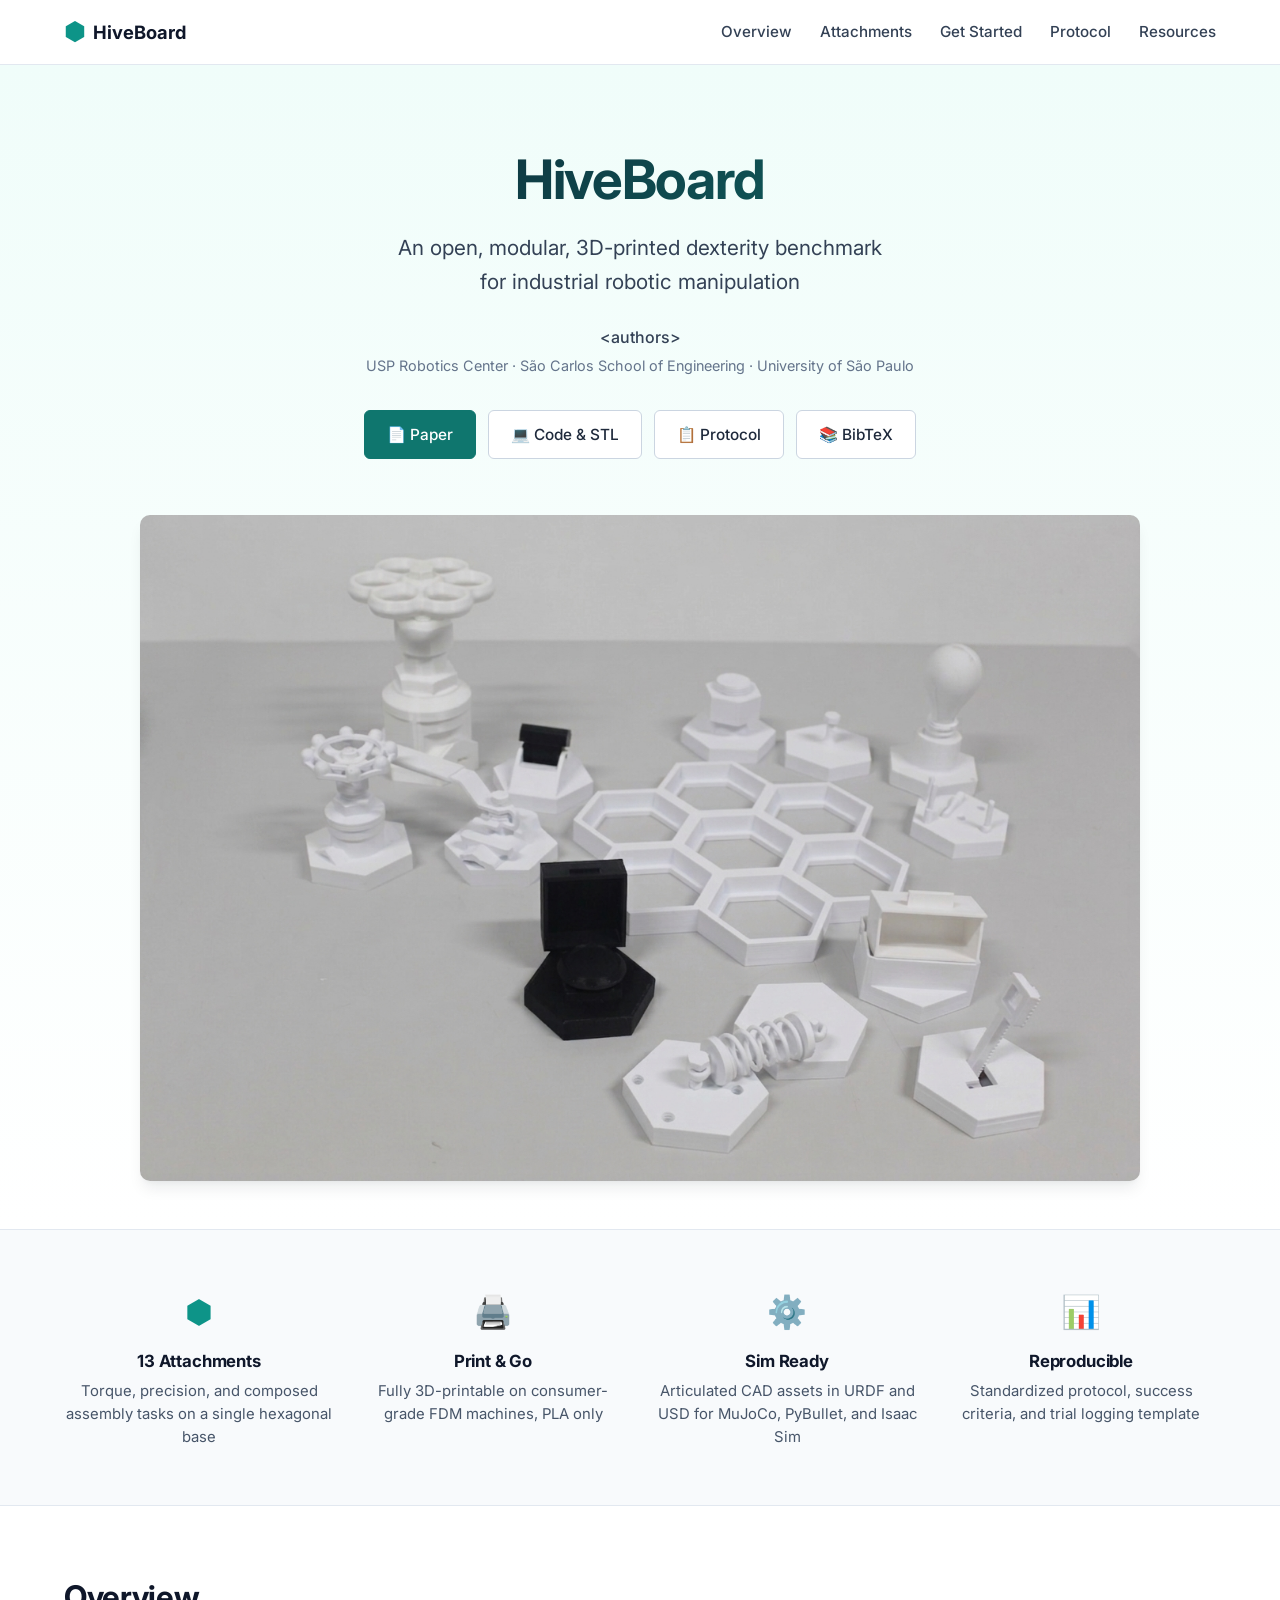
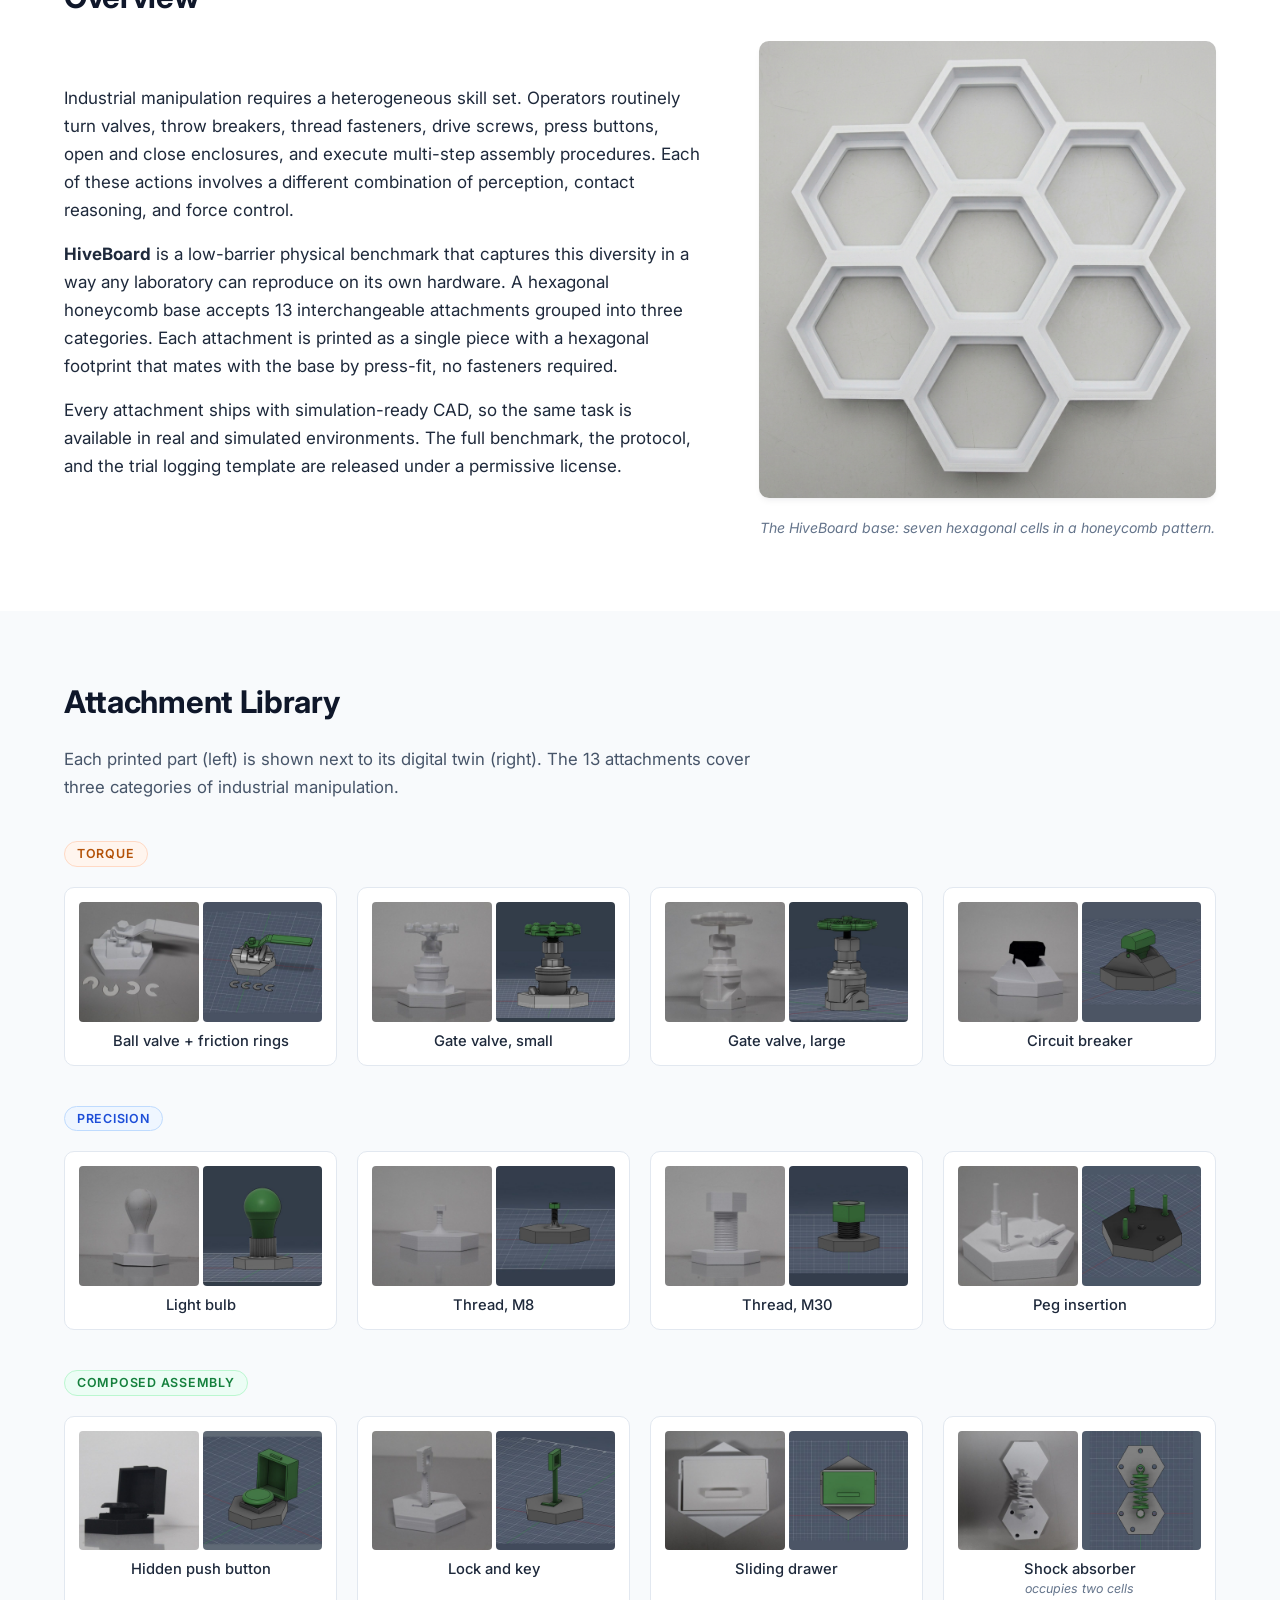
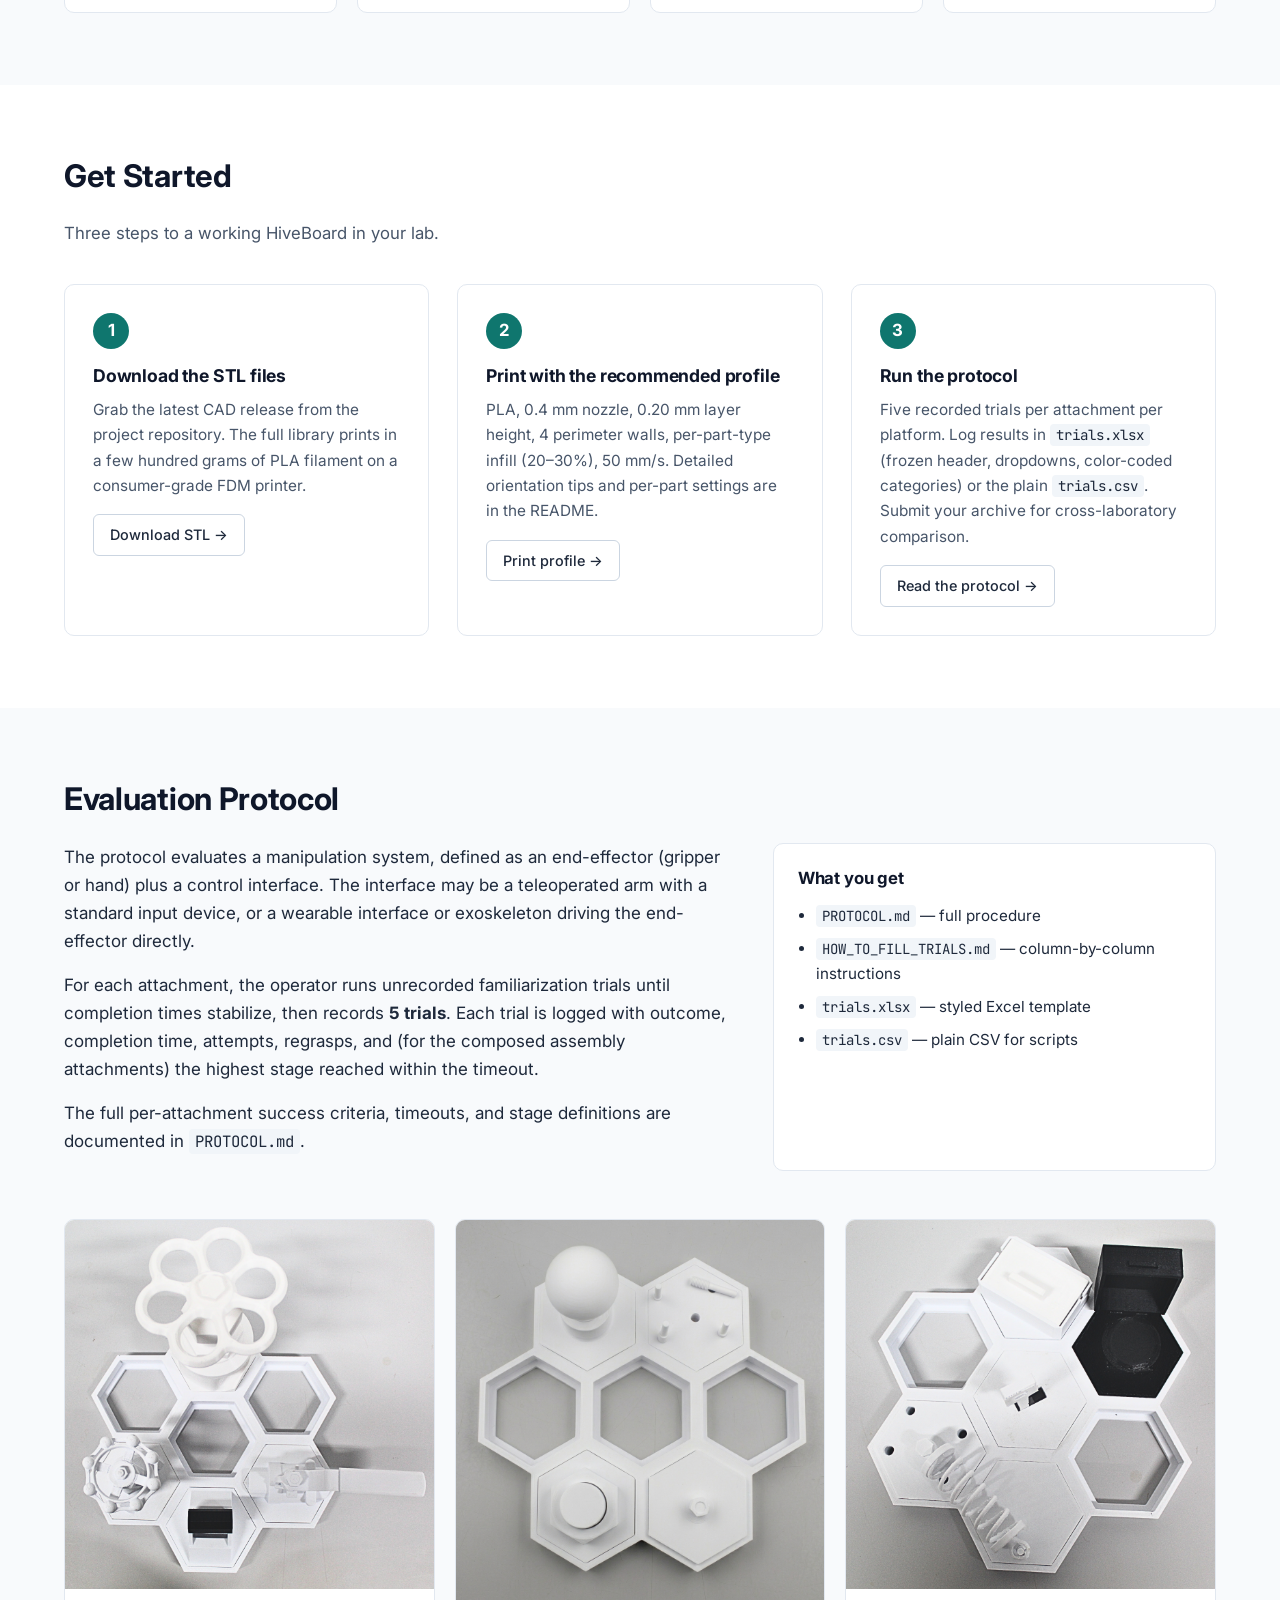
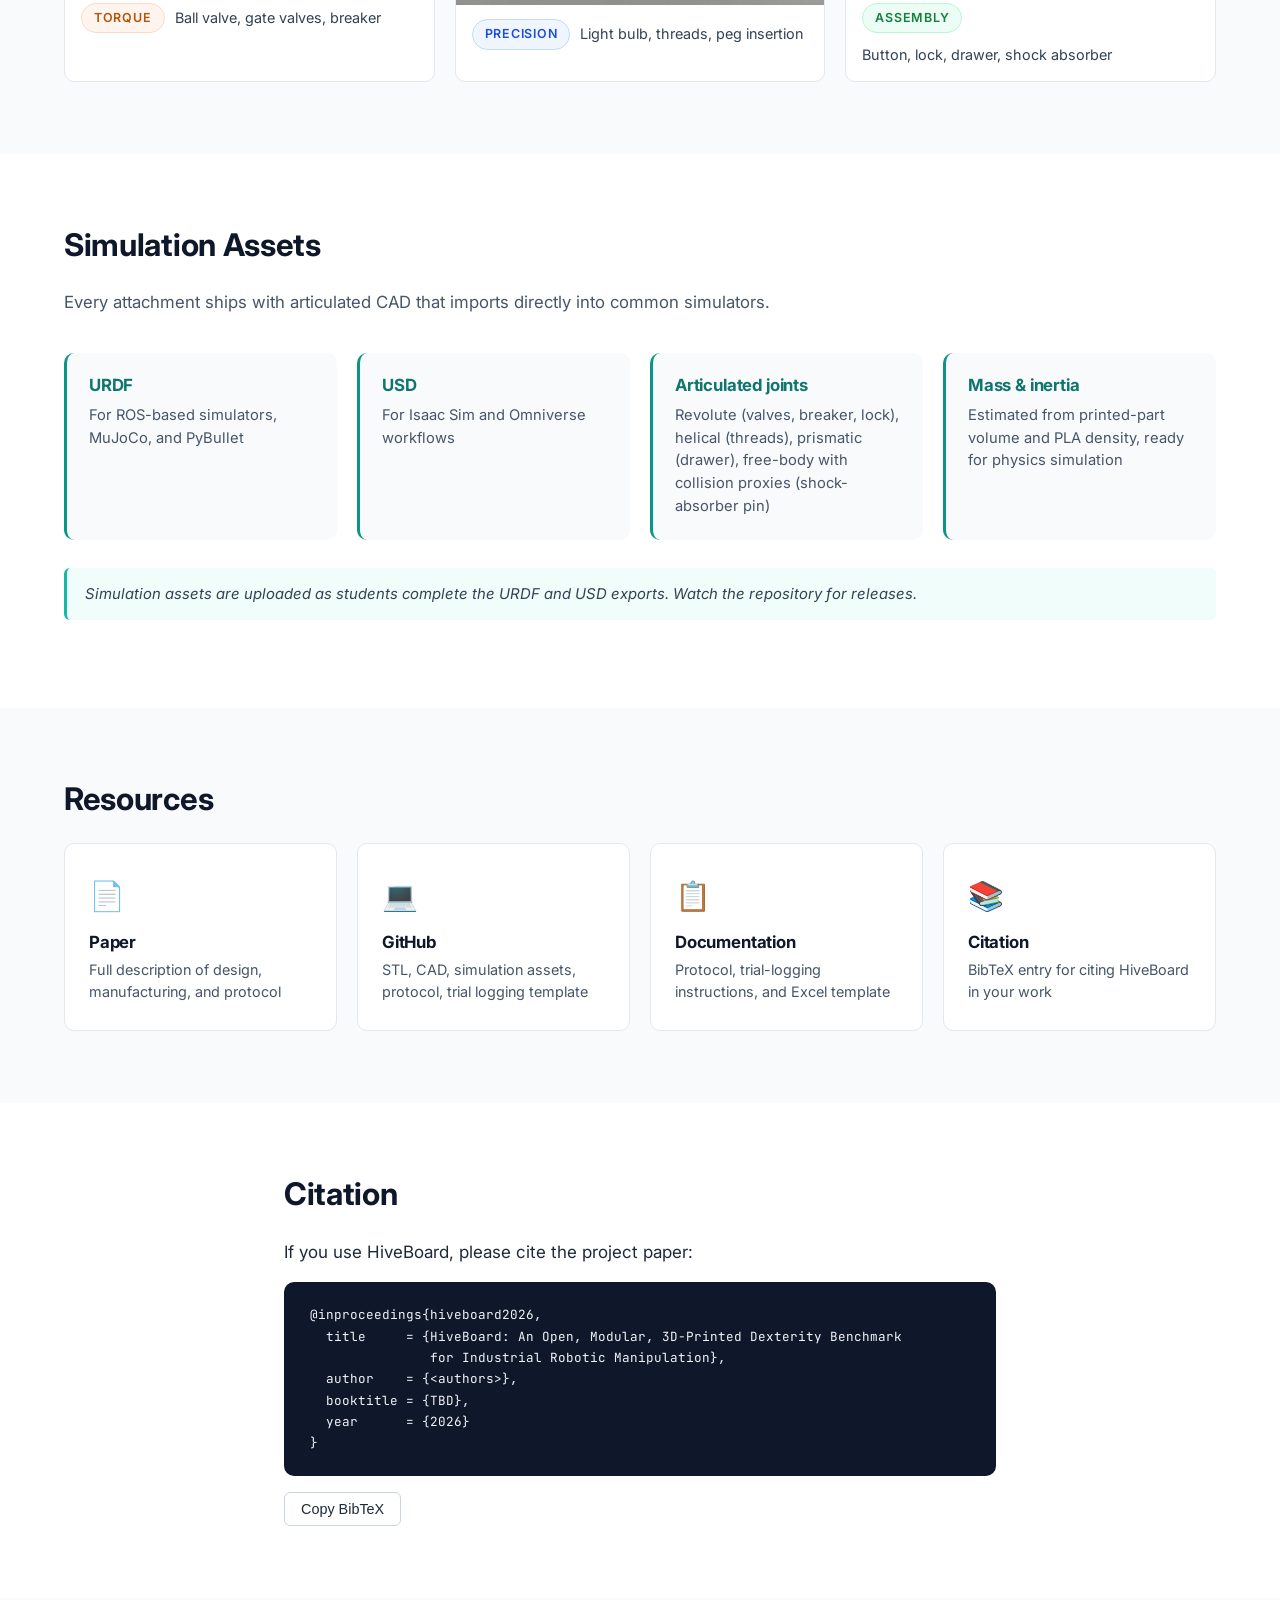
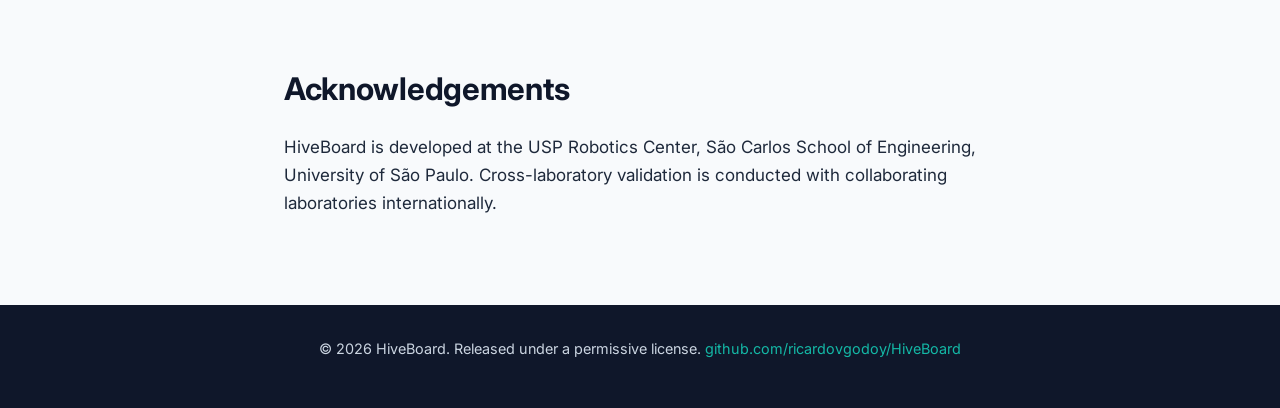
==== index.html @ 880e7653 "Replace category images with new assets" ====
<!DOCTYPE html>
<html lang="en">
<head>
<meta charset="UTF-8" />
<meta name="viewport" content="width=device-width, initial-scale=1.0" />
<title>HiveBoard: An Open, Modular, 3D-Printed Dexterity Benchmark for Industrial Robotic Manipulation</title>
<meta name="description" content="HiveBoard is an open, modular, fully 3D-printed dexterity benchmark for industrial robotic manipulation. A hexagonal honeycomb base accepts 13 interchangeable attachments covering torque, precision, and composed assembly tasks." />
<meta property="og:title" content="HiveBoard: A 3D-Printed Dexterity Benchmark for Industrial Robotic Manipulation" />
<meta property="og:description" content="Open, modular, fully 3D-printable dexterity benchmark with 13 attachments across torque, precision, and composed assembly tasks." />
<meta property="og:image" content="https://ricardovgodoy.github.io/hiveboard-web/assets/hero-clean.png" />
<meta property="og:type" content="website" />
<meta name="twitter:card" content="summary_large_image" />
<link rel="preconnect" href="https://fonts.googleapis.com">
<link rel="preconnect" href="https://fonts.gstatic.com" crossorigin>
<link href="https://fonts.googleapis.com/css2?family=Inter:wght@400;500;600;700&family=JetBrains+Mono:wght@400;500&display=swap" rel="stylesheet">
<link rel="stylesheet" href="style.css" />
</head>
<body>

<header class="site-header">
  <div class="container header-inner">
    <a href="#" class="logo">
      <span class="logo-mark">⬢</span><span class="logo-text">HiveBoard</span>
    </a>
    <nav class="site-nav">
      <a href="#overview">Overview</a>
      <a href="#attachments">Attachments</a>
      <a href="#getstarted">Get Started</a>
      <a href="#protocol">Protocol</a>
      <a href="#resources">Resources</a>
    </nav>
  </div>
</header>

<!-- HERO -->
<section class="hero">
  <div class="container">
    <h1>HiveBoard</h1>
    <p class="tagline">An open, modular, 3D-printed dexterity benchmark<br />for industrial robotic manipulation</p>
    <p class="authors">&lt;authors&gt;</p>
    <p class="affiliations">USP Robotics Center · São Carlos School of Engineering · University of São Paulo</p>
    <div class="cta-buttons">
      <a class="btn btn-primary" href="#" id="paper-link">📄 Paper</a>
      <a class="btn" href="https://github.com/ricardovgodoy/HiveBoard">💻 Code &amp; STL</a>
      <a class="btn" href="https://github.com/ricardovgodoy/HiveBoard/tree/main/Documentation">📋 Protocol</a>
      <a class="btn" href="#citation">📚 BibTeX</a>
    </div>
    <figure class="hero-figure">
      <img src="assets/hero-clean.png" alt="HiveBoard with the full attachment library laid out on a benchtop" />
    </figure>
  </div>
</section>

<!-- QUICK PITCH -->
<section class="pitch">
  <div class="container">
    <div class="pitch-grid">
      <div class="pitch-item">
        <div class="pitch-icon">⬢</div>
        <h3>13 Attachments</h3>
        <p>Torque, precision, and composed assembly tasks on a single hexagonal base</p>
      </div>
      <div class="pitch-item">
        <div class="pitch-icon">🖨️</div>
        <h3>Print &amp; Go</h3>
        <p>Fully 3D-printable on consumer-grade FDM machines, PLA only</p>
      </div>
      <div class="pitch-item">
        <div class="pitch-icon">⚙️</div>
        <h3>Sim Ready</h3>
        <p>Articulated CAD assets in URDF and USD for MuJoCo, PyBullet, and Isaac Sim</p>
      </div>
      <div class="pitch-item">
        <div class="pitch-icon">📊</div>
        <h3>Reproducible</h3>
        <p>Standardized protocol, success criteria, and trial logging template</p>
      </div>
    </div>
  </div>
</section>

<!-- OVERVIEW -->
<section id="overview" class="section">
  <div class="container">
    <h2>Overview</h2>
    <div class="overview-grid">
      <div class="overview-text">
        <p>
          Industrial manipulation requires a heterogeneous skill set. Operators routinely turn valves, throw breakers, thread fasteners, drive screws, press buttons, open and close enclosures, and execute multi-step assembly procedures. Each of these actions involves a different combination of perception, contact reasoning, and force control.
        </p>
        <p>
          <strong>HiveBoard</strong> is a low-barrier physical benchmark that captures this diversity in a way any laboratory can reproduce on its own hardware. A hexagonal honeycomb base accepts 13 interchangeable attachments grouped into three categories. Each attachment is printed as a single piece with a hexagonal footprint that mates with the base by press-fit, no fasteners required.
        </p>
        <p>
          Every attachment ships with simulation-ready CAD, so the same task is available in real and simulated environments. The full benchmark, the protocol, and the trial logging template are released under a permissive license.
        </p>
      </div>
      <figure class="overview-figure">
        <img src="assets/hive_empty-clean.png" alt="The HiveBoard base, a seven-cell hexagonal honeycomb" />
        <figcaption>The HiveBoard base: seven hexagonal cells in a honeycomb pattern.</figcaption>
      </figure>
    </div>
  </div>
</section>

<!-- ATTACHMENTS -->
<section id="attachments" class="section section-alt">
  <div class="container">
    <h2>Attachment Library</h2>
    <p class="section-lede">
      Each printed part (left) is shown next to its digital twin (right). The 13 attachments cover three categories of industrial manipulation.
    </p>

    <h3 class="cat-heading"><span class="cat-pill cat-torque">Torque</span></h3>
    <div class="twin-grid">
      <div class="twin">
        <div class="twin-pair">
          <img src="assets/twins/ball_valve_photo.jpg" alt="Ball valve photo" />
          <img src="assets/twins/ball_valve_cad.jpg" alt="Ball valve CAD" />
        </div>
        <p class="twin-label">Ball valve + friction rings</p>
      </div>
      <div class="twin">
        <div class="twin-pair">
          <img src="assets/twins/gate_small_photo.jpg" alt="Small gate valve photo" />
          <img src="assets/twins/gate_small_cad.jpg" alt="Small gate valve CAD" />
        </div>
        <p class="twin-label">Gate valve, small</p>
      </div>
      <div class="twin">
        <div class="twin-pair">
          <img src="assets/twins/gate_large_photo.jpg" alt="Large gate valve photo" />
          <img src="assets/twins/gate_large_cad.jpg" alt="Large gate valve CAD" />
        </div>
        <p class="twin-label">Gate valve, large</p>
      </div>
      <div class="twin">
        <div class="twin-pair">
          <img src="assets/twins/breaker_photo.jpg" alt="Circuit breaker photo" />
          <img src="assets/twins/breaker_cad.jpg" alt="Circuit breaker CAD" />
        </div>
        <p class="twin-label">Circuit breaker</p>
      </div>
    </div>

    <h3 class="cat-heading"><span class="cat-pill cat-precision">Precision</span></h3>
    <div class="twin-grid">
      <div class="twin">
        <div class="twin-pair">
          <img src="assets/twins/lightbulb_photo.jpg" alt="Light bulb photo" />
          <img src="assets/twins/lightbulb_cad.jpg" alt="Light bulb CAD" />
        </div>
        <p class="twin-label">Light bulb</p>
      </div>
      <div class="twin">
        <div class="twin-pair">
          <img src="assets/twins/thread_m8_photo.jpg" alt="M8 thread photo" />
          <img src="assets/twins/thread_m8_cad.jpg" alt="M8 thread CAD" />
        </div>
        <p class="twin-label">Thread, M8</p>
      </div>
      <div class="twin">
        <div class="twin-pair">
          <img src="assets/twins/thread_m30_photo.jpg" alt="M30 thread photo" />
          <img src="assets/twins/thread_m30_cad.jpg" alt="M30 thread CAD" />
        </div>
        <p class="twin-label">Thread, M30</p>
      </div>
      <div class="twin">
        <div class="twin-pair">
          <img src="assets/twins/pegs_photo.jpg" alt="Peg insertion photo" />
          <img src="assets/twins/pegs_cad.jpg" alt="Peg insertion CAD" />
        </div>
        <p class="twin-label">Peg insertion</p>
      </div>
    </div>

    <h3 class="cat-heading"><span class="cat-pill cat-assembly">Composed Assembly</span></h3>
    <div class="twin-grid">
      <div class="twin">
        <div class="twin-pair">
          <img src="assets/twins/button_photo.jpg" alt="Button photo" />
          <img src="assets/twins/button_cad.jpg" alt="Button CAD" />
        </div>
        <p class="twin-label">Hidden push button</p>
      </div>
      <div class="twin">
        <div class="twin-pair">
          <img src="assets/twins/lock_photo.jpg" alt="Lock and key photo" />
          <img src="assets/twins/lock_cad.jpg" alt="Lock and key CAD" />
        </div>
        <p class="twin-label">Lock and key</p>
      </div>
      <div class="twin">
        <div class="twin-pair">
          <img src="assets/twins/drawer_photo.jpg" alt="Drawer photo" />
          <img src="assets/twins/drawer_cad.jpg" alt="Drawer CAD" />
        </div>
        <p class="twin-label">Sliding drawer</p>
      </div>
      <div class="twin">
        <div class="twin-pair">
          <img src="assets/twins/damper_photo.jpg" alt="Shock absorber photo" />
          <img src="assets/twins/damper_cad.jpg" alt="Shock absorber CAD" />
        </div>
        <p class="twin-label">Shock absorber<br /><span class="twin-note">occupies two cells</span></p>
      </div>
    </div>
  </div>
</section>

<!-- GET STARTED -->
<section id="getstarted" class="section">
  <div class="container">
    <h2>Get Started</h2>
    <p class="section-lede">Three steps to a working HiveBoard in your lab.</p>
    <div class="steps">
      <div class="step">
        <div class="step-num">1</div>
        <h3>Download the STL files</h3>
        <p>Grab the latest CAD release from the project repository. The full library prints in a few hundred grams of PLA filament on a consumer-grade FDM printer.</p>
        <a class="btn btn-small" href="https://github.com/ricardovgodoy/HiveBoard/tree/main/STL">Download STL →</a>
      </div>
      <div class="step">
        <div class="step-num">2</div>
        <h3>Print with the recommended profile</h3>
        <p>PLA, 0.4&nbsp;mm nozzle, 0.20&nbsp;mm layer height, 4 perimeter walls, per-part-type infill (20–30%), 50&nbsp;mm/s. Detailed orientation tips and per-part settings are in the README.</p>
        <a class="btn btn-small" href="https://github.com/ricardovgodoy/HiveBoard#recommended-3d-printing-settings">Print profile →</a>
      </div>
      <div class="step">
        <div class="step-num">3</div>
        <h3>Run the protocol</h3>
        <p>Five recorded trials per attachment per platform. Log results in <code>trials.xlsx</code> (frozen header, dropdowns, color-coded categories) or the plain <code>trials.csv</code>. Submit your archive for cross-laboratory comparison.</p>
        <a class="btn btn-small" href="#protocol">Read the protocol →</a>
      </div>
    </div>
  </div>
</section>

<!-- PROTOCOL -->
<section id="protocol" class="section section-alt">
  <div class="container">
    <h2>Evaluation Protocol</h2>
    <div class="protocol-grid">
      <div class="protocol-text">
        <p>The protocol evaluates a manipulation system, defined as an end-effector (gripper or hand) plus a control interface. The interface may be a teleoperated arm with a standard input device, or a wearable interface or exoskeleton driving the end-effector directly.</p>
        <p>For each attachment, the operator runs unrecorded familiarization trials until completion times stabilize, then records <strong>5 trials</strong>. Each trial is logged with outcome, completion time, attempts, regrasps, and (for the composed assembly attachments) the highest stage reached within the timeout.</p>
        <p>The full per-attachment success criteria, timeouts, and stage definitions are documented in <code>PROTOCOL.md</code>.</p>
      </div>
      <div class="protocol-side">
        <h3>What you get</h3>
        <ul>
          <li><a href="https://github.com/ricardovgodoy/HiveBoard/blob/main/Documentation/PROTOCOL.md"><code>PROTOCOL.md</code></a> &mdash; full procedure</li>
          <li><a href="https://github.com/ricardovgodoy/HiveBoard/blob/main/Documentation/HOW_TO_FILL_TRIALS.md"><code>HOW_TO_FILL_TRIALS.md</code></a> &mdash; column-by-column instructions</li>
          <li><a href="https://github.com/ricardovgodoy/HiveBoard/blob/main/Documentation/trials.xlsx"><code>trials.xlsx</code></a> &mdash; styled Excel template</li>
          <li><a href="https://github.com/ricardovgodoy/HiveBoard/blob/main/Documentation/trials.csv"><code>trials.csv</code></a> &mdash; plain CSV for scripts</li>
        </ul>
      </div>
    </div>

    <div class="categories-overview">
      <figure>
        <img src="assets/categories/POWER-BASED-TASKS.png" alt="Torque category attachments" />
        <figcaption><span class="cat-pill cat-torque">Torque</span> Ball valve, gate valves, breaker</figcaption>
      </figure>
      <figure>
        <img src="assets/categories/precision-based-clean.png" alt="Precision category attachments" />
        <figcaption><span class="cat-pill cat-precision">Precision</span> Light bulb, threads, peg insertion</figcaption>
      </figure>
      <figure>
        <img src="assets/categories/COMPOSED_ASSEMBLY.png" alt="Assembly category attachments" />
        <figcaption><span class="cat-pill cat-assembly">Assembly</span> Button, lock, drawer, shock absorber</figcaption>
      </figure>
    </div>
  </div>
</section>

<!-- SIMULATION -->
<section id="simulation" class="section">
  <div class="container">
    <h2>Simulation Assets</h2>
    <p class="section-lede">Every attachment ships with articulated CAD that imports directly into common simulators.</p>
    <div class="sim-grid">
      <div class="sim-item">
        <h3>URDF</h3>
        <p>For ROS-based simulators, MuJoCo, and PyBullet</p>
      </div>
      <div class="sim-item">
        <h3>USD</h3>
        <p>For Isaac Sim and Omniverse workflows</p>
      </div>
      <div class="sim-item">
        <h3>Articulated joints</h3>
        <p>Revolute (valves, breaker, lock), helical (threads), prismatic (drawer), free-body with collision proxies (shock-absorber pin)</p>
      </div>
      <div class="sim-item">
        <h3>Mass &amp; inertia</h3>
        <p>Estimated from printed-part volume and PLA density, ready for physics simulation</p>
      </div>
    </div>
    <p class="sim-note"><em>Simulation assets are uploaded as students complete the URDF and USD exports. Watch the repository for releases.</em></p>
  </div>
</section>

<!-- RESOURCES -->
<section id="resources" class="section section-alt">
  <div class="container">
    <h2>Resources</h2>
    <div class="resource-grid">
      <a class="resource-card" href="#" id="paper-card">
        <div class="resource-icon">📄</div>
        <h3>Paper</h3>
        <p>Full description of design, manufacturing, and protocol</p>
      </a>
      <a class="resource-card" href="https://github.com/ricardovgodoy/HiveBoard">
        <div class="resource-icon">💻</div>
        <h3>GitHub</h3>
        <p>STL, CAD, simulation assets, protocol, trial logging template</p>
      </a>
      <a class="resource-card" href="https://github.com/ricardovgodoy/HiveBoard/tree/main/Documentation">
        <div class="resource-icon">📋</div>
        <h3>Documentation</h3>
        <p>Protocol, trial-logging instructions, and Excel template</p>
      </a>
      <a class="resource-card" href="#citation">
        <div class="resource-icon">📚</div>
        <h3>Citation</h3>
        <p>BibTeX entry for citing HiveBoard in your work</p>
      </a>
    </div>
  </div>
</section>

<!-- CITATION -->
<section id="citation" class="section">
  <div class="container narrow">
    <h2>Citation</h2>
    <p>If you use HiveBoard, please cite the project paper:</p>
    <pre class="bibtex"><code>@inproceedings{hiveboard2026,
  title     = {HiveBoard: An Open, Modular, 3D-Printed Dexterity Benchmark
               for Industrial Robotic Manipulation},
  author    = {&lt;authors&gt;},
  booktitle = {TBD},
  year      = {2026}
}</code></pre>
    <button class="btn btn-small" id="copy-bibtex">Copy BibTeX</button>
  </div>
</section>

<!-- ACKNOWLEDGEMENTS -->
<section class="section section-alt">
  <div class="container narrow">
    <h2>Acknowledgements</h2>
    <p>HiveBoard is developed at the USP Robotics Center, São Carlos School of Engineering, University of São Paulo. Cross-laboratory validation is conducted with collaborating laboratories internationally.</p>
  </div>
</section>

<footer class="site-footer">
  <div class="container">
    <p>© 2026 HiveBoard. Released under a permissive license. <a href="https://github.com/ricardovgodoy/HiveBoard">github.com/ricardovgodoy/HiveBoard</a></p>
  </div>
</footer>

<script src="script.js"></script>
</body>
</html>
---- style.css ----
/* ==========================================================
   HiveBoard project page
   Light theme, teal accent
   ========================================================== */

:root {
  --teal-700: #0f766e;
  --teal-600: #0d9488;
  --teal-500: #14b8a6;
  --teal-50:  #f0fdfa;
  --slate-900: #0f172a;
  --slate-800: #1e293b;
  --slate-700: #334155;
  --slate-600: #475569;
  --slate-500: #64748b;
  --slate-400: #94a3b8;
  --slate-300: #cbd5e1;
  --slate-200: #e2e8f0;
  --slate-100: #f1f5f9;
  --slate-50:  #f8fafc;
  --white:     #ffffff;
  --peach-50:  #fff5ee;
  --peach-200: #ffd9c4;
  --peach-700: #b45309;
  --blue-50:   #eff6ff;
  --blue-200:  #bfdbfe;
  --blue-700:  #1d4ed8;
  --green-50:  #ecfdf5;
  --green-200: #bbf7d0;
  --green-700: #15803d;

  --max-w: 1200px;
  --max-w-narrow: 760px;
  --radius: 10px;
  --radius-sm: 6px;
  --shadow-sm: 0 1px 2px rgba(15, 23, 42, 0.04), 0 1px 3px rgba(15, 23, 42, 0.06);
  --shadow:    0 4px 6px -1px rgba(15, 23, 42, 0.05), 0 2px 4px -2px rgba(15, 23, 42, 0.04);
  --shadow-lg: 0 10px 15px -3px rgba(15, 23, 42, 0.08), 0 4px 6px -4px rgba(15, 23, 42, 0.06);
}

* { box-sizing: border-box; }

html { scroll-behavior: smooth; }

body {
  margin: 0;
  font-family: 'Inter', -apple-system, BlinkMacSystemFont, sans-serif;
  font-size: 17px;
  line-height: 1.65;
  color: var(--slate-800);
  background: var(--white);
  -webkit-font-smoothing: antialiased;
}

.container {
  max-width: var(--max-w);
  margin: 0 auto;
  padding: 0 24px;
}

.container.narrow { max-width: var(--max-w-narrow); }

a { color: var(--teal-700); text-decoration: none; }
a:hover { color: var(--teal-600); text-decoration: underline; }

code {
  font-family: 'JetBrains Mono', monospace;
  font-size: 0.92em;
  background: var(--slate-100);
  padding: 2px 6px;
  border-radius: 4px;
  color: var(--slate-800);
}

h1, h2, h3 {
  color: var(--slate-900);
  line-height: 1.25;
  margin: 0 0 16px;
  font-weight: 700;
  letter-spacing: -0.01em;
}

h1 { font-size: clamp(2.2rem, 5vw, 3.4rem); letter-spacing: -0.025em; }
h2 { font-size: 1.95rem; margin-bottom: 24px; }
h3 { font-size: 1.2rem; }

p { margin: 0 0 16px; }

/* ==========================================================
   HEADER
   ========================================================== */

.site-header {
  position: sticky;
  top: 0;
  background: rgba(255, 255, 255, 0.92);
  backdrop-filter: saturate(180%) blur(8px);
  border-bottom: 1px solid var(--slate-200);
  z-index: 100;
}

.header-inner {
  display: flex;
  align-items: center;
  justify-content: space-between;
  height: 64px;
}

.logo {
  display: flex;
  align-items: center;
  gap: 8px;
  font-weight: 700;
  font-size: 1.15rem;
  color: var(--slate-900);
  text-decoration: none;
}

.logo-mark {
  color: var(--teal-600);
  font-size: 1.5rem;
}

.site-nav {
  display: flex;
  gap: 28px;
}

.site-nav a {
  color: var(--slate-700);
  font-weight: 500;
  font-size: 0.95rem;
  text-decoration: none;
}

.site-nav a:hover {
  color: var(--teal-700);
}

@media (max-width: 700px) {
  .site-nav { display: none; }
}

/* ==========================================================
   HERO
   ========================================================== */

.hero {
  padding: 80px 0 48px;
  text-align: center;
  background: linear-gradient(180deg, var(--teal-50) 0%, var(--white) 100%);
}

.hero h1 {
  background: linear-gradient(135deg, var(--slate-900) 0%, var(--teal-700) 100%);
  -webkit-background-clip: text;
  background-clip: text;
  -webkit-text-fill-color: transparent;
  margin-bottom: 18px;
}

.hero .tagline {
  font-size: clamp(1.05rem, 2vw, 1.3rem);
  color: var(--slate-700);
  margin-bottom: 24px;
}

.hero .authors {
  font-size: 1rem;
  color: var(--slate-700);
  margin-bottom: 4px;
  font-weight: 500;
}

.hero .affiliations {
  font-size: 0.9rem;
  color: var(--slate-500);
  margin-bottom: 32px;
}

.cta-buttons {
  display: flex;
  gap: 12px;
  justify-content: center;
  flex-wrap: wrap;
  margin-bottom: 56px;
}

.btn {
  display: inline-flex;
  align-items: center;
  gap: 8px;
  padding: 11px 22px;
  background: var(--white);
  color: var(--slate-800);
  border: 1px solid var(--slate-300);
  border-radius: var(--radius-sm);
  font-weight: 500;
  font-size: 0.96rem;
  text-decoration: none;
  transition: all 0.15s;
  cursor: pointer;
}

.btn:hover {
  border-color: var(--teal-600);
  color: var(--teal-700);
  text-decoration: none;
  transform: translateY(-1px);
  box-shadow: var(--shadow);
}

.btn-primary {
  background: var(--teal-700);
  color: var(--white);
  border-color: var(--teal-700);
}

.btn-primary:hover {
  background: var(--teal-600);
  border-color: var(--teal-600);
  color: var(--white);
}

.btn-small {
  padding: 8px 16px;
  font-size: 0.9rem;
}

.hero-figure {
  margin: 0 auto;
  max-width: 1000px;
}

.hero-figure img {
  width: 100%;
  height: auto;
  border-radius: var(--radius);
  box-shadow: var(--shadow-lg);
  display: block;
}

/* ==========================================================
   PITCH (4 features)
   ========================================================== */

.pitch {
  padding: 56px 0;
  background: var(--slate-50);
  border-top: 1px solid var(--slate-200);
  border-bottom: 1px solid var(--slate-200);
}

.pitch-grid {
  display: grid;
  grid-template-columns: repeat(4, 1fr);
  gap: 24px;
}

@media (max-width: 900px) {
  .pitch-grid { grid-template-columns: repeat(2, 1fr); }
}
@media (max-width: 480px) {
  .pitch-grid { grid-template-columns: 1fr; }
}

.pitch-item {
  text-align: center;
}

.pitch-icon {
  font-size: 2rem;
  margin-bottom: 12px;
  color: var(--teal-600);
}

.pitch-item h3 {
  margin-bottom: 8px;
  font-size: 1.05rem;
}

.pitch-item p {
  margin: 0;
  font-size: 0.93rem;
  color: var(--slate-600);
  line-height: 1.55;
}

/* ==========================================================
   GENERIC SECTIONS
   ========================================================== */

.section {
  padding: 72px 0;
}

.section-alt {
  background: var(--slate-50);
}

.section-lede {
  font-size: 1.05rem;
  color: var(--slate-600);
  margin-bottom: 36px;
  max-width: 720px;
}

/* ==========================================================
   OVERVIEW
   ========================================================== */

.overview-grid {
  display: grid;
  grid-template-columns: 1.4fr 1fr;
  gap: 56px;
  align-items: center;
}

@media (max-width: 800px) {
  .overview-grid { grid-template-columns: 1fr; }
}

.overview-figure {
  margin: 0;
  text-align: center;
}

.overview-figure img {
  width: 100%;
  height: auto;
  max-width: 460px;
  border-radius: var(--radius);
  box-shadow: var(--shadow);
}

.overview-figure figcaption {
  margin-top: 10px;
  font-size: 0.88rem;
  color: var(--slate-500);
  font-style: italic;
}

/* ==========================================================
   ATTACHMENT TWIN GRID
   ========================================================== */

.cat-heading {
  margin: 40px 0 20px;
  display: flex;
  align-items: center;
  gap: 12px;
  font-size: 1rem;
  color: var(--slate-700);
  text-transform: uppercase;
  letter-spacing: 0.05em;
  font-weight: 600;
}

.cat-pill {
  display: inline-block;
  padding: 4px 12px;
  border-radius: 999px;
  font-size: 0.78rem;
  font-weight: 600;
  text-transform: uppercase;
  letter-spacing: 0.06em;
}

.cat-torque {
  background: var(--peach-50);
  color: var(--peach-700);
  border: 1px solid var(--peach-200);
}

.cat-precision {
  background: var(--blue-50);
  color: var(--blue-700);
  border: 1px solid var(--blue-200);
}

.cat-assembly {
  background: var(--green-50);
  color: var(--green-700);
  border: 1px solid var(--green-200);
}

.twin-grid {
  display: grid;
  grid-template-columns: repeat(4, 1fr);
  gap: 20px;
}

@media (max-width: 900px) {
  .twin-grid { grid-template-columns: repeat(2, 1fr); }
}
@media (max-width: 480px) {
  .twin-grid { grid-template-columns: 1fr; }
}

.twin {
  background: var(--white);
  padding: 14px;
  border-radius: var(--radius);
  border: 1px solid var(--slate-200);
  transition: transform 0.15s, box-shadow 0.15s;
}

.twin:hover {
  transform: translateY(-2px);
  box-shadow: var(--shadow);
  border-color: var(--teal-500);
}

.twin-pair {
  display: grid;
  grid-template-columns: 1fr 1fr;
  gap: 4px;
  margin-bottom: 10px;
}

.twin-pair img {
  width: 100%;
  height: auto;
  aspect-ratio: 1 / 1;
  object-fit: cover;
  border-radius: 4px;
  display: block;
}

.twin-label {
  margin: 0;
  text-align: center;
  font-size: 0.92rem;
  font-weight: 500;
  color: var(--slate-800);
  line-height: 1.3;
}

.twin-note {
  font-size: 0.78rem;
  color: var(--slate-500);
  font-weight: 400;
  font-style: italic;
}

/* ==========================================================
   GET STARTED
   ========================================================== */

.steps {
  display: grid;
  grid-template-columns: repeat(3, 1fr);
  gap: 28px;
  margin-top: 16px;
}

@media (max-width: 800px) {
  .steps { grid-template-columns: 1fr; }
}

.step {
  background: var(--white);
  padding: 28px;
  border-radius: var(--radius);
  border: 1px solid var(--slate-200);
  position: relative;
}

.step-num {
  width: 36px;
  height: 36px;
  background: var(--teal-700);
  color: var(--white);
  border-radius: 50%;
  display: flex;
  align-items: center;
  justify-content: center;
  font-weight: 700;
  margin-bottom: 16px;
  font-size: 1.05rem;
}

.step h3 {
  margin-bottom: 10px;
  font-size: 1.1rem;
}

.step p {
  font-size: 0.96rem;
  color: var(--slate-600);
  margin-bottom: 16px;
}

/* ==========================================================
   PROTOCOL
   ========================================================== */

.protocol-grid {
  display: grid;
  grid-template-columns: 1.5fr 1fr;
  gap: 44px;
  margin-bottom: 48px;
}

@media (max-width: 800px) {
  .protocol-grid { grid-template-columns: 1fr; }
}

.protocol-side {
  background: var(--white);
  padding: 24px;
  border-radius: var(--radius);
  border: 1px solid var(--slate-200);
}

.protocol-side h3 {
  margin-bottom: 14px;
  font-size: 1.05rem;
}

.protocol-side ul {
  margin: 0;
  padding-left: 18px;
}

.protocol-side li {
  margin-bottom: 8px;
  font-size: 0.95rem;
}

.categories-overview {
  display: grid;
  grid-template-columns: repeat(3, 1fr);
  gap: 20px;
  margin-top: 20px;
}

@media (max-width: 800px) {
  .categories-overview { grid-template-columns: 1fr; }
}

.categories-overview figure {
  margin: 0;
  background: var(--white);
  border-radius: var(--radius);
  overflow: hidden;
  border: 1px solid var(--slate-200);
}

.categories-overview img {
  width: 100%;
  height: auto;
  display: block;
}

.categories-overview figcaption {
  padding: 14px 16px;
  font-size: 0.9rem;
  color: var(--slate-700);
  display: flex;
  align-items: center;
  gap: 10px;
  flex-wrap: wrap;
}

/* ==========================================================
   SIMULATION
   ========================================================== */

.sim-grid {
  display: grid;
  grid-template-columns: repeat(4, 1fr);
  gap: 20px;
}

@media (max-width: 900px) {
  .sim-grid { grid-template-columns: repeat(2, 1fr); }
}

.sim-item {
  padding: 22px;
  background: var(--slate-50);
  border-radius: var(--radius);
  border-left: 3px solid var(--teal-600);
}

.sim-item h3 {
  margin-bottom: 8px;
  color: var(--teal-700);
  font-size: 1.05rem;
}

.sim-item p {
  margin: 0;
  font-size: 0.92rem;
  color: var(--slate-600);
  line-height: 1.55;
}

.sim-note {
  margin-top: 28px;
  padding: 14px 18px;
  background: var(--teal-50);
  border-radius: var(--radius-sm);
  border-left: 3px solid var(--teal-500);
  color: var(--slate-700);
  font-size: 0.93rem;
}

/* ==========================================================
   RESOURCES
   ========================================================== */

.resource-grid {
  display: grid;
  grid-template-columns: repeat(4, 1fr);
  gap: 20px;
}

@media (max-width: 900px) {
  .resource-grid { grid-template-columns: repeat(2, 1fr); }
}
@media (max-width: 480px) {
  .resource-grid { grid-template-columns: 1fr; }
}

.resource-card {
  background: var(--white);
  padding: 28px 24px;
  border-radius: var(--radius);
  border: 1px solid var(--slate-200);
  text-decoration: none;
  color: inherit;
  display: block;
  transition: all 0.15s;
}

.resource-card:hover {
  border-color: var(--teal-600);
  transform: translateY(-2px);
  box-shadow: var(--shadow);
  text-decoration: none;
}

.resource-icon {
  font-size: 1.8rem;
  margin-bottom: 12px;
}

.resource-card h3 {
  margin-bottom: 6px;
  font-size: 1.05rem;
  color: var(--slate-900);
}

.resource-card p {
  margin: 0;
  font-size: 0.9rem;
  color: var(--slate-600);
  line-height: 1.5;
}

/* ==========================================================
   CITATION
   ========================================================== */

.bibtex {
  background: var(--slate-900);
  color: var(--slate-100);
  padding: 22px 26px;
  border-radius: var(--radius);
  overflow-x: auto;
  font-family: 'JetBrains Mono', monospace;
  font-size: 0.86rem;
  line-height: 1.55;
  margin-bottom: 16px;
}

.bibtex code {
  background: transparent;
  color: inherit;
  padding: 0;
}

/* ==========================================================
   FOOTER
   ========================================================== */

.site-footer {
  padding: 32px 0;
  background: var(--slate-900);
  color: var(--slate-300);
  text-align: center;
  font-size: 0.9rem;
}

.site-footer a {
  color: var(--teal-500);
}

.site-footer a:hover {
  color: var(--teal-50);
}
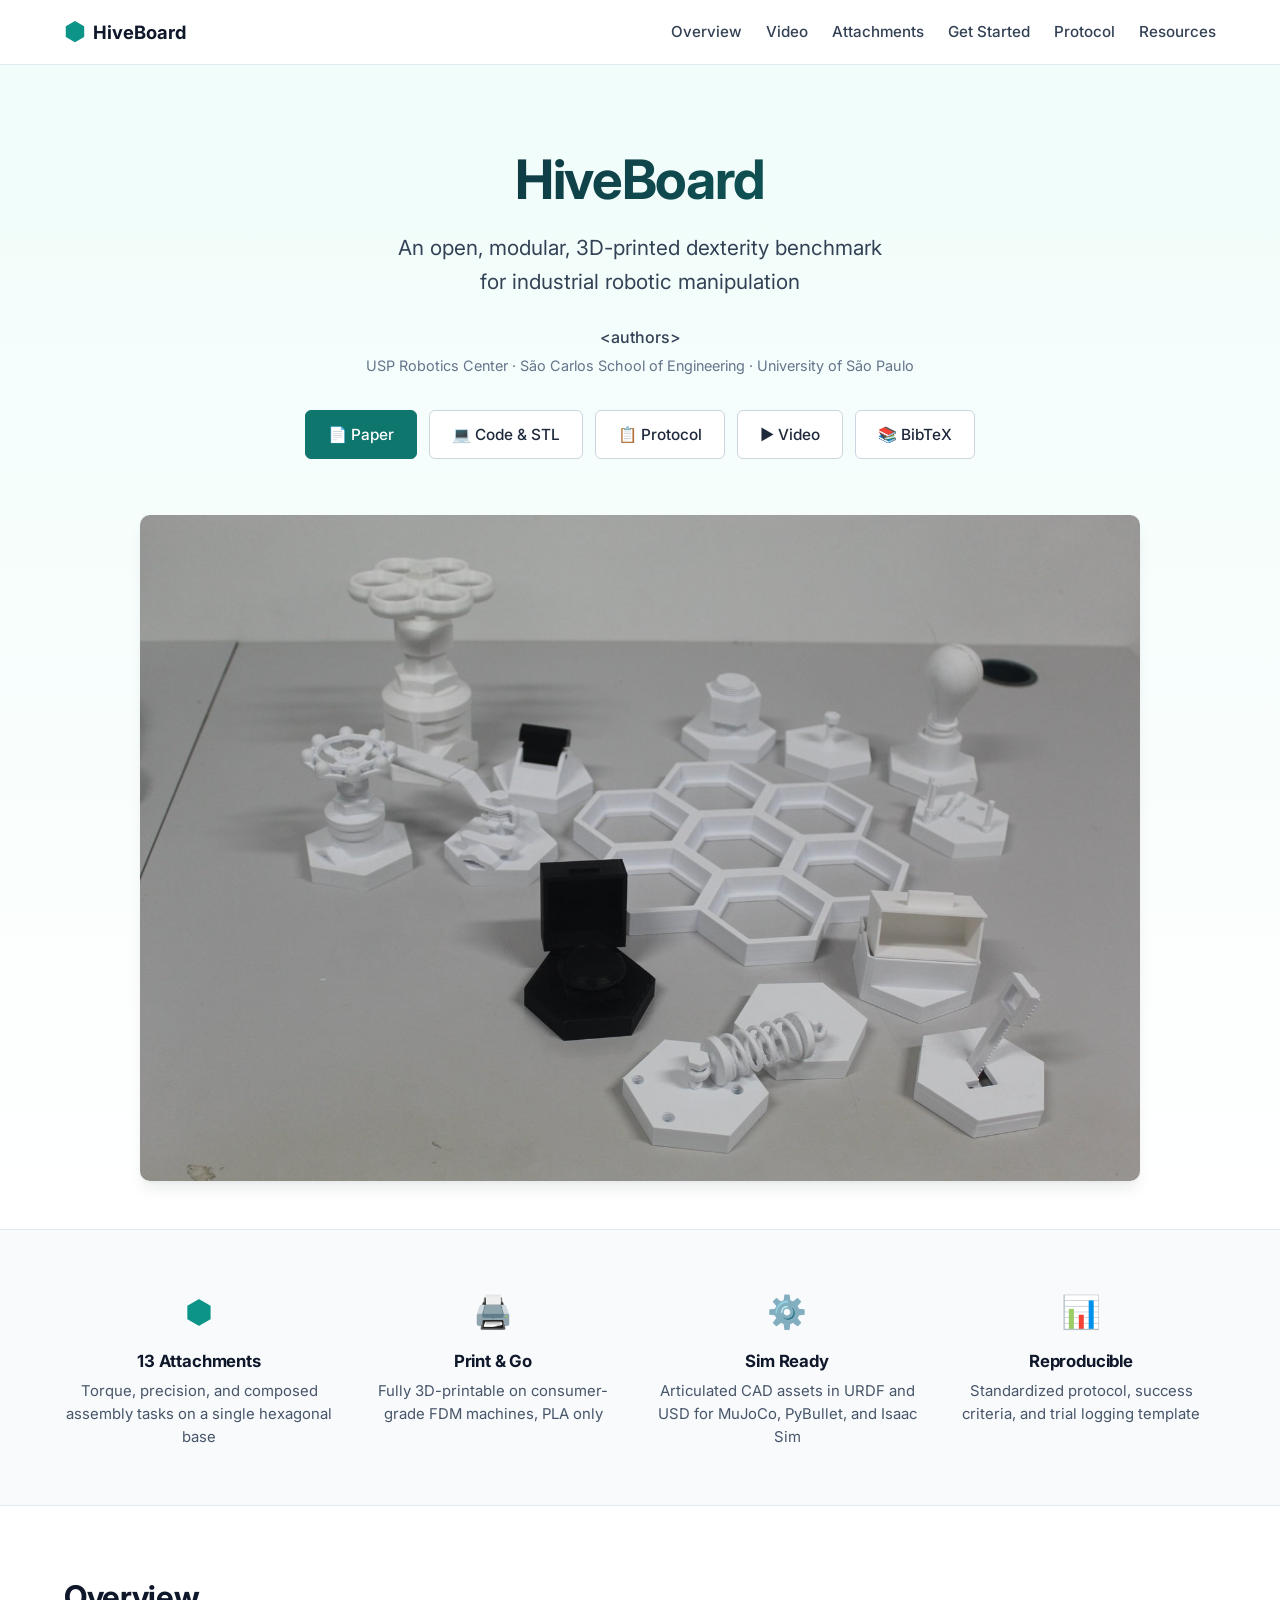
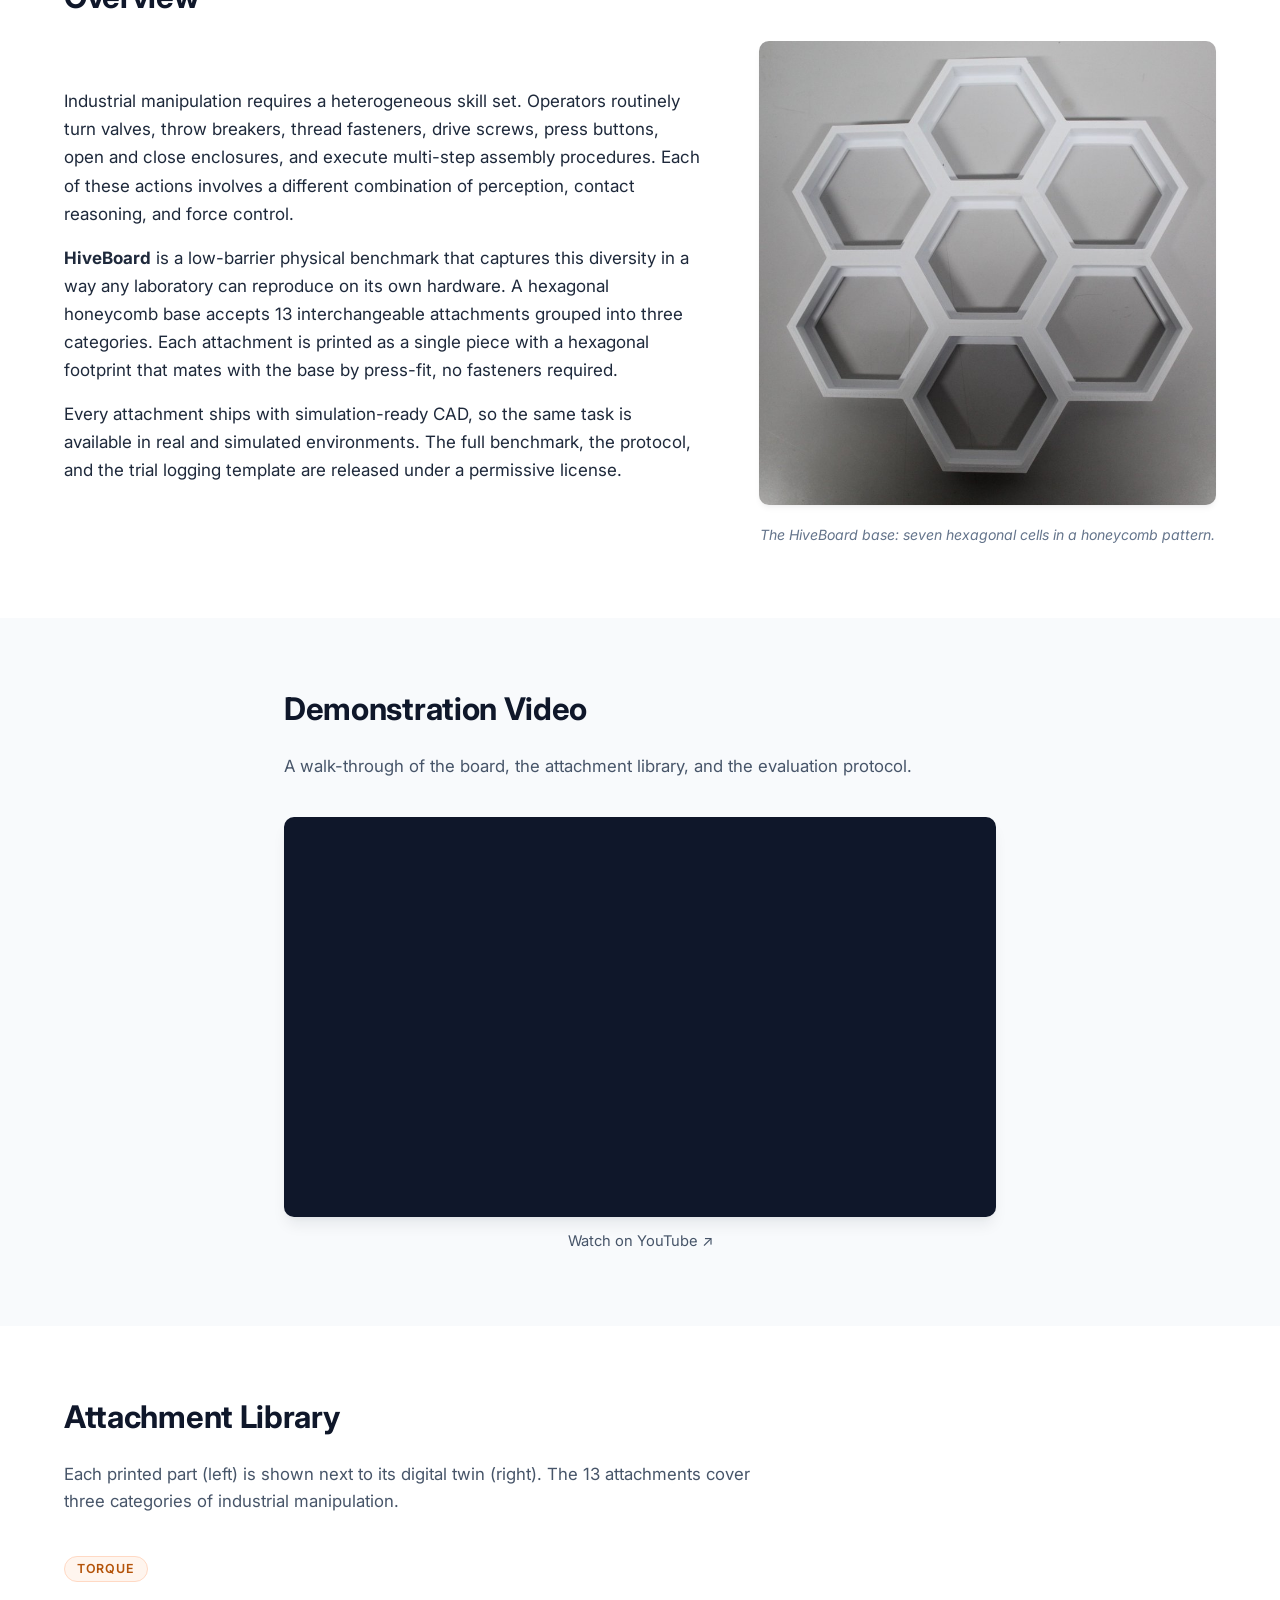
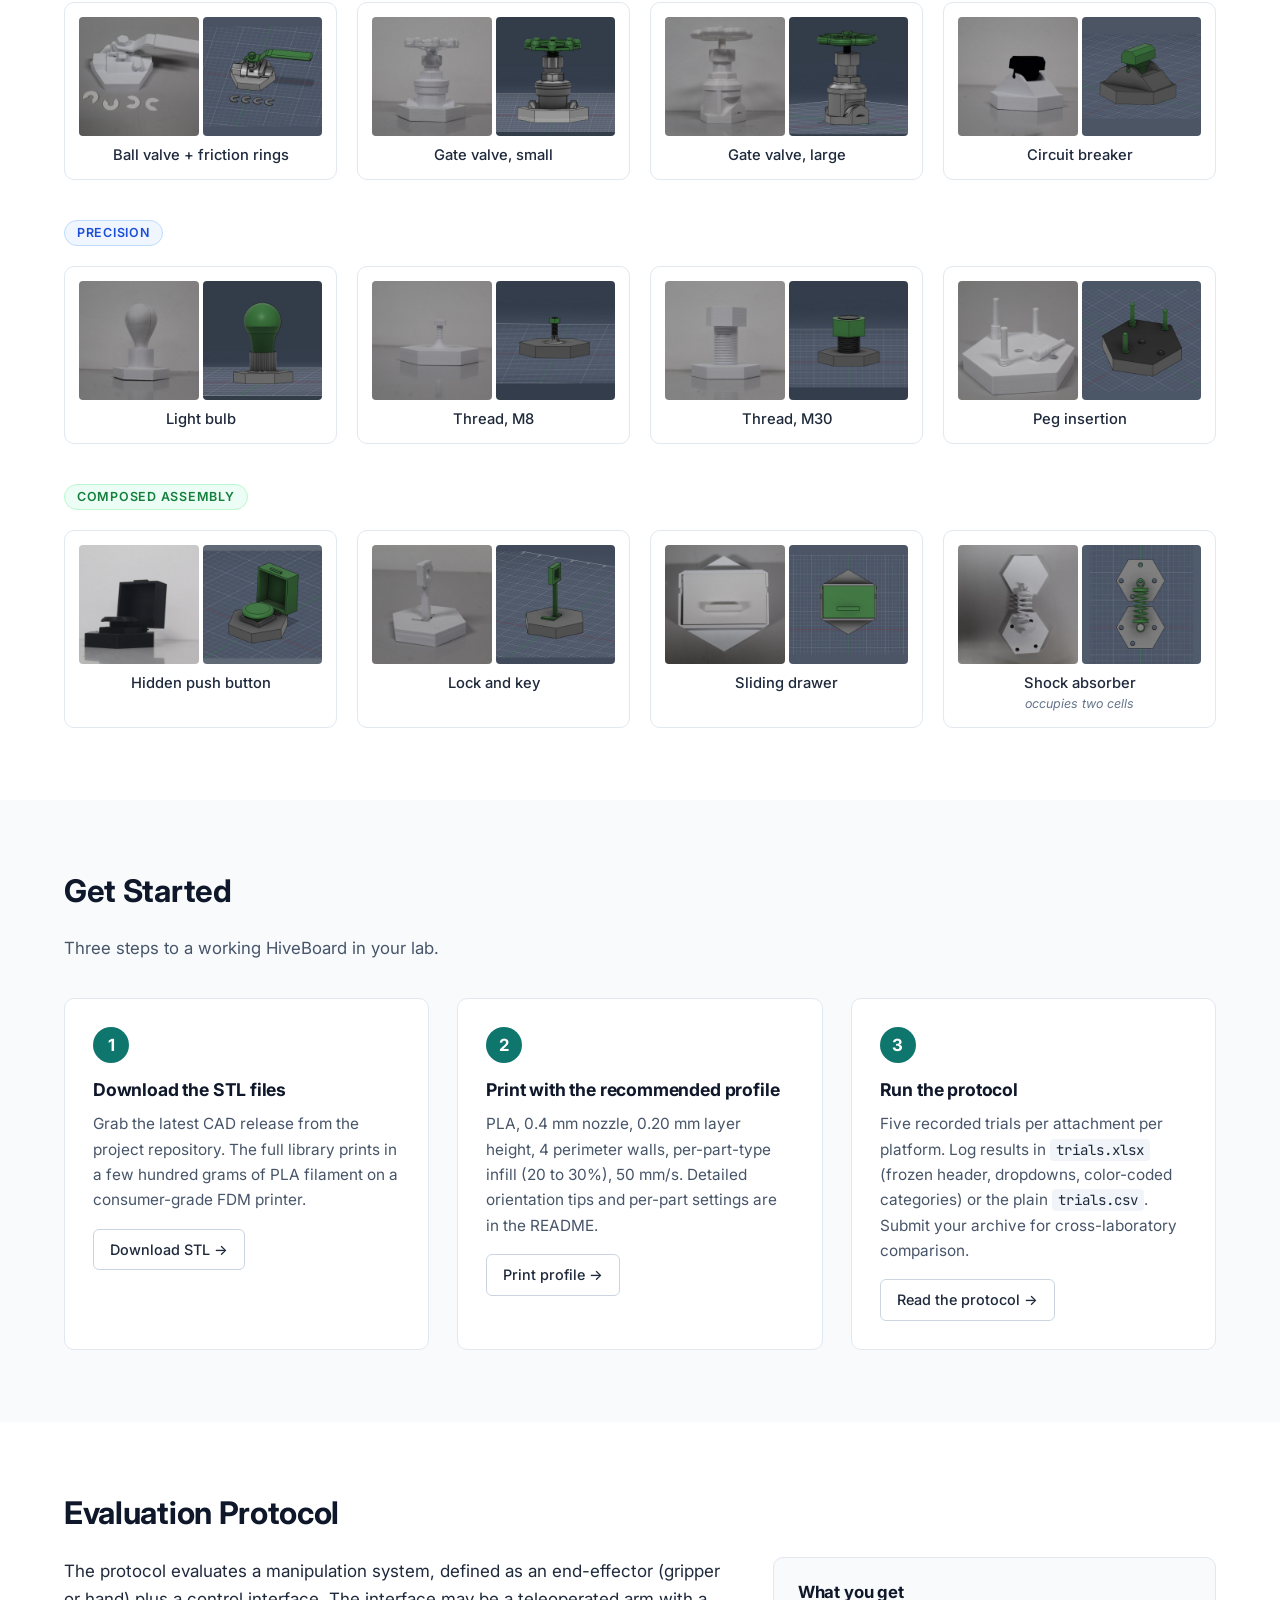
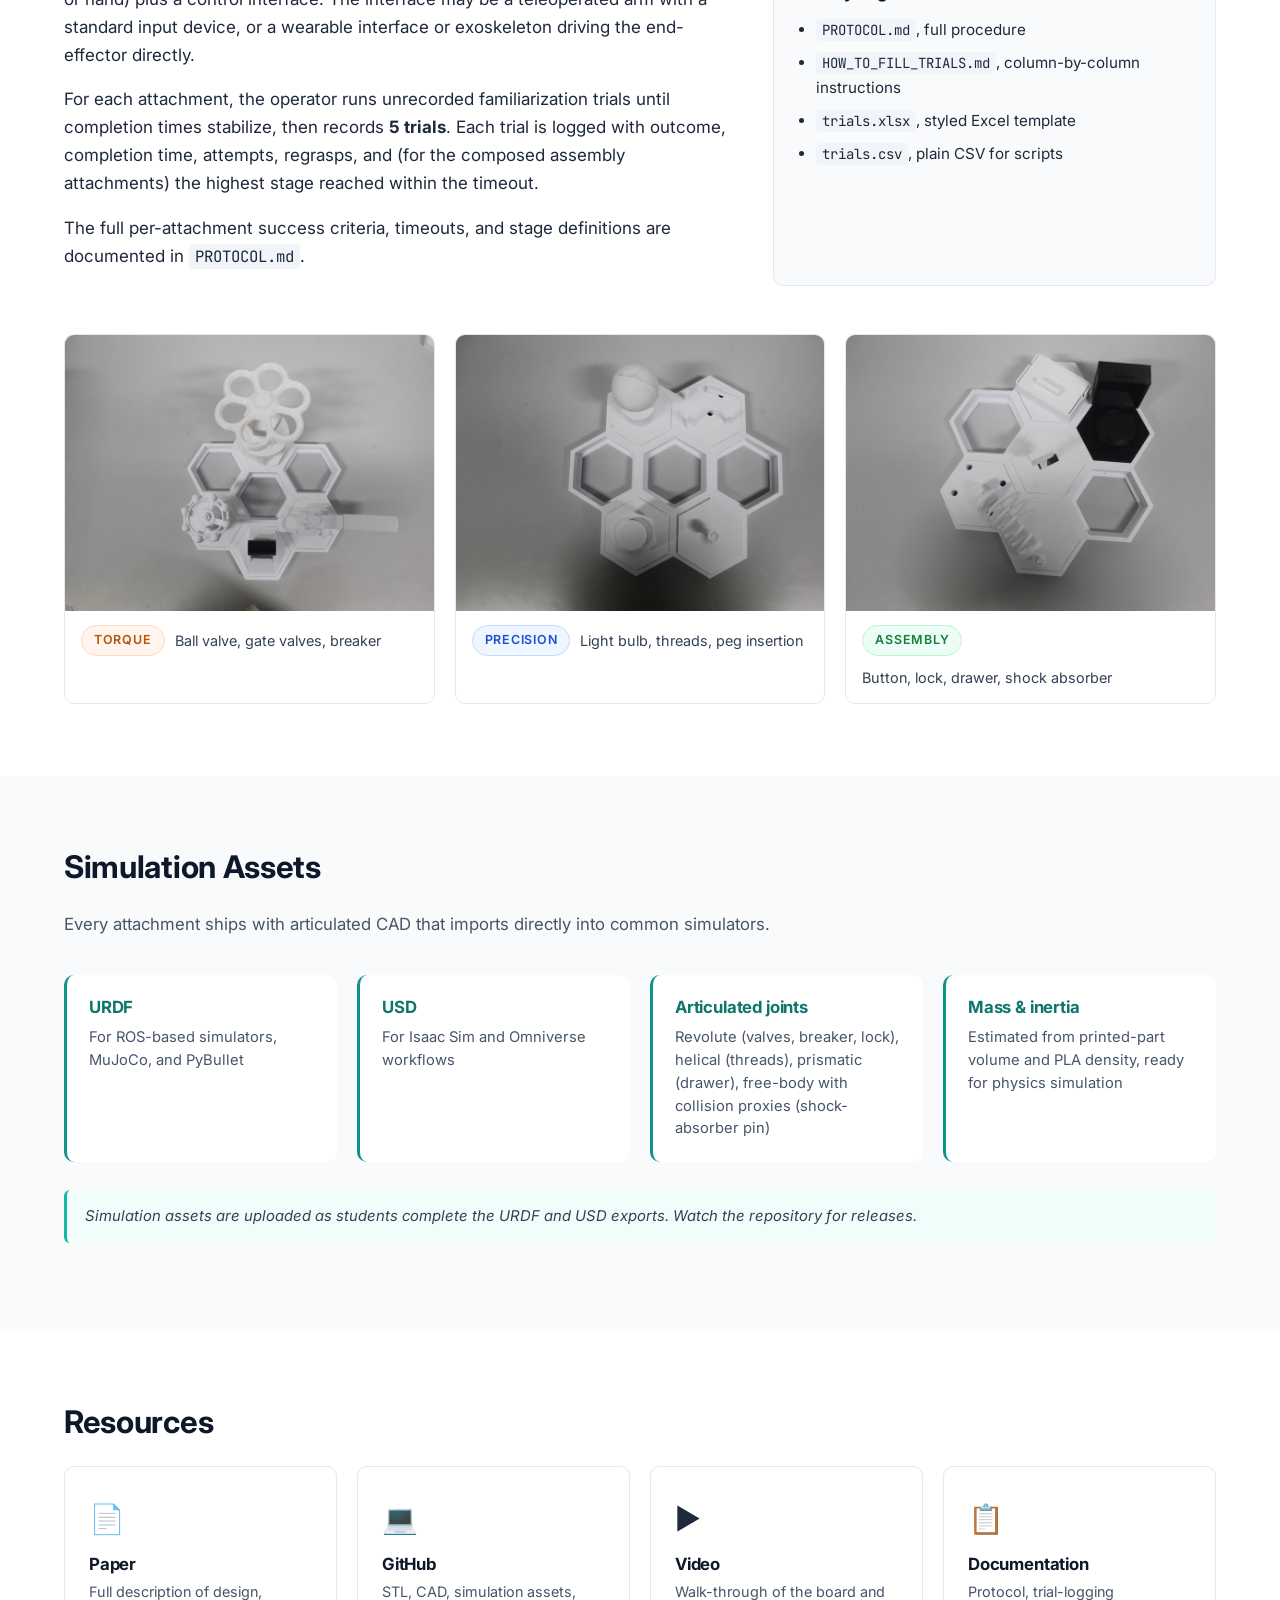
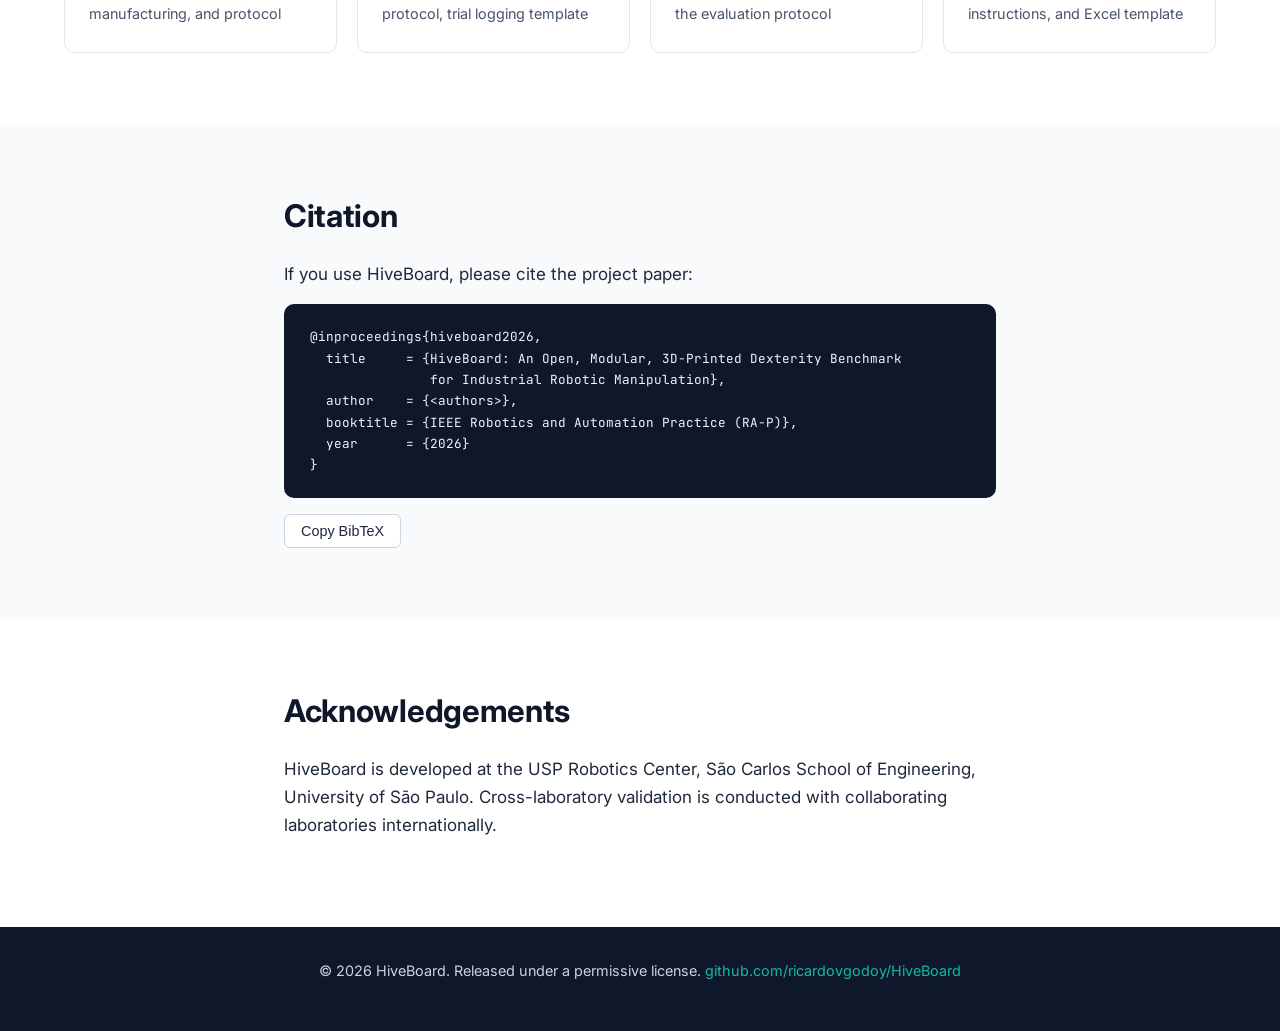
==== commit 9ec8ab3d: "Add files via upload" ====
--- a/index.html
+++ b/index.html
@@ -7,7 +7,7 @@
 <meta name="description" content="HiveBoard is an open, modular, fully 3D-printed dexterity benchmark for industrial robotic manipulation. A hexagonal honeycomb base accepts 13 interchangeable attachments covering torque, precision, and composed assembly tasks." />
 <meta property="og:title" content="HiveBoard: A 3D-Printed Dexterity Benchmark for Industrial Robotic Manipulation" />
 <meta property="og:description" content="Open, modular, fully 3D-printable dexterity benchmark with 13 attachments across torque, precision, and composed assembly tasks." />
-<meta property="og:image" content="https://ricardovgodoy.github.io/hiveboard-web/assets/hero-clean.png" />
+<meta property="og:image" content="https://ricardovgodoy.github.io/hiveboard-web/assets/hero.jpg" />
 <meta property="og:type" content="website" />
 <meta name="twitter:card" content="summary_large_image" />
 <link rel="preconnect" href="https://fonts.googleapis.com">
@@ -24,6 +24,7 @@
     </a>
     <nav class="site-nav">
       <a href="#overview">Overview</a>
+      <a href="#video">Video</a>
       <a href="#attachments">Attachments</a>
       <a href="#getstarted">Get Started</a>
       <a href="#protocol">Protocol</a>
@@ -43,10 +44,11 @@
       <a class="btn btn-primary" href="#" id="paper-link">📄 Paper</a>
       <a class="btn" href="https://github.com/ricardovgodoy/HiveBoard">💻 Code &amp; STL</a>
       <a class="btn" href="https://github.com/ricardovgodoy/HiveBoard/tree/main/Documentation">📋 Protocol</a>
+      <a class="btn" href="https://youtu.be/kaYB_Oc64nA">▶ Video</a>
       <a class="btn" href="#citation">📚 BibTeX</a>
     </div>
     <figure class="hero-figure">
-      <img src="assets/hero-clean.png" alt="HiveBoard with the full attachment library laid out on a benchtop" />
+      <img src="assets/hero.jpg" alt="HiveBoard with the full attachment library laid out on a benchtop" />
     </figure>
   </div>
 </section>
@@ -96,15 +98,34 @@
         </p>
       </div>
       <figure class="overview-figure">
-        <img src="assets/hive_empty-clean.png" alt="The HiveBoard base, a seven-cell hexagonal honeycomb" />
+        <img src="assets/hive_empty.jpg" alt="The HiveBoard base, a seven-cell hexagonal honeycomb" />
         <figcaption>The HiveBoard base: seven hexagonal cells in a honeycomb pattern.</figcaption>
       </figure>
     </div>
   </div>
 </section>
 
+<!-- VIDEO -->
+<section id="video" class="section section-alt">
+  <div class="container narrow">
+    <h2>Demonstration Video</h2>
+    <p class="section-lede">A walk-through of the board, the attachment library, and the evaluation protocol.</p>
+    <div class="video-wrap">
+      <iframe
+        src="https://www.youtube-nocookie.com/embed/kaYB_Oc64nA"
+        title="HiveBoard demonstration video"
+        frameborder="0"
+        allow="accelerometer; clipboard-write; encrypted-media; gyroscope; picture-in-picture; web-share"
+        referrerpolicy="strict-origin-when-cross-origin"
+        allowfullscreen
+        loading="lazy"></iframe>
+    </div>
+    <p class="video-link"><a href="https://youtu.be/kaYB_Oc64nA">Watch on YouTube ↗</a></p>
+  </div>
+</section>
+
 <!-- ATTACHMENTS -->
-<section id="attachments" class="section section-alt">
+<section id="attachments" class="section">
   <div class="container">
     <h2>Attachment Library</h2>
     <p class="section-lede">
@@ -210,7 +231,7 @@
 </section>
 
 <!-- GET STARTED -->
-<section id="getstarted" class="section">
+<section id="getstarted" class="section section-alt">
   <div class="container">
     <h2>Get Started</h2>
     <p class="section-lede">Three steps to a working HiveBoard in your lab.</p>
@@ -224,7 +245,7 @@
       <div class="step">
         <div class="step-num">2</div>
         <h3>Print with the recommended profile</h3>
-        <p>PLA, 0.4&nbsp;mm nozzle, 0.20&nbsp;mm layer height, 4 perimeter walls, per-part-type infill (20–30%), 50&nbsp;mm/s. Detailed orientation tips and per-part settings are in the README.</p>
+        <p>PLA, 0.4&nbsp;mm nozzle, 0.20&nbsp;mm layer height, 4 perimeter walls, per-part-type infill (20 to 30%), 50&nbsp;mm/s. Detailed orientation tips and per-part settings are in the README.</p>
         <a class="btn btn-small" href="https://github.com/ricardovgodoy/HiveBoard#recommended-3d-printing-settings">Print profile →</a>
       </div>
       <div class="step">
@@ -238,7 +259,7 @@
 </section>
 
 <!-- PROTOCOL -->
-<section id="protocol" class="section section-alt">
+<section id="protocol" class="section">
   <div class="container">
     <h2>Evaluation Protocol</h2>
     <div class="protocol-grid">
@@ -250,25 +271,25 @@
       <div class="protocol-side">
         <h3>What you get</h3>
         <ul>
-          <li><a href="https://github.com/ricardovgodoy/HiveBoard/blob/main/Documentation/PROTOCOL.md"><code>PROTOCOL.md</code></a> &mdash; full procedure</li>
-          <li><a href="https://github.com/ricardovgodoy/HiveBoard/blob/main/Documentation/HOW_TO_FILL_TRIALS.md"><code>HOW_TO_FILL_TRIALS.md</code></a> &mdash; column-by-column instructions</li>
-          <li><a href="https://github.com/ricardovgodoy/HiveBoard/blob/main/Documentation/trials.xlsx"><code>trials.xlsx</code></a> &mdash; styled Excel template</li>
-          <li><a href="https://github.com/ricardovgodoy/HiveBoard/blob/main/Documentation/trials.csv"><code>trials.csv</code></a> &mdash; plain CSV for scripts</li>
+          <li><a href="https://github.com/ricardovgodoy/HiveBoard/blob/main/Documentation/PROTOCOL.md"><code>PROTOCOL.md</code></a>, full procedure</li>
+          <li><a href="https://github.com/ricardovgodoy/HiveBoard/blob/main/Documentation/HOW_TO_FILL_TRIALS.md"><code>HOW_TO_FILL_TRIALS.md</code></a>, column-by-column instructions</li>
+          <li><a href="https://github.com/ricardovgodoy/HiveBoard/blob/main/Documentation/trials.xlsx"><code>trials.xlsx</code></a>, styled Excel template</li>
+          <li><a href="https://github.com/ricardovgodoy/HiveBoard/blob/main/Documentation/trials.csv"><code>trials.csv</code></a>, plain CSV for scripts</li>
         </ul>
       </div>
     </div>
 
     <div class="categories-overview">
       <figure>
-        <img src="assets/categories/POWER-BASED-TASKS.png" alt="Torque category attachments" />
+        <img src="assets/categories/torque.jpg" alt="Torque category attachments" />
         <figcaption><span class="cat-pill cat-torque">Torque</span> Ball valve, gate valves, breaker</figcaption>
       </figure>
       <figure>
-        <img src="assets/categories/precision-based-clean.png" alt="Precision category attachments" />
+        <img src="assets/categories/precision.jpg" alt="Precision category attachments" />
         <figcaption><span class="cat-pill cat-precision">Precision</span> Light bulb, threads, peg insertion</figcaption>
       </figure>
       <figure>
-        <img src="assets/categories/COMPOSED_ASSEMBLY.png" alt="Assembly category attachments" />
+        <img src="assets/categories/assembly.jpg" alt="Assembly category attachments" />
         <figcaption><span class="cat-pill cat-assembly">Assembly</span> Button, lock, drawer, shock absorber</figcaption>
       </figure>
     </div>
@@ -276,7 +297,7 @@
 </section>
 
 <!-- SIMULATION -->
-<section id="simulation" class="section">
+<section id="simulation" class="section section-alt">
   <div class="container">
     <h2>Simulation Assets</h2>
     <p class="section-lede">Every attachment ships with articulated CAD that imports directly into common simulators.</p>
@@ -303,7 +324,7 @@
 </section>
 
 <!-- RESOURCES -->
-<section id="resources" class="section section-alt">
+<section id="resources" class="section">
   <div class="container">
     <h2>Resources</h2>
     <div class="resource-grid">
@@ -317,22 +338,22 @@
         <h3>GitHub</h3>
         <p>STL, CAD, simulation assets, protocol, trial logging template</p>
       </a>
+      <a class="resource-card" href="https://youtu.be/kaYB_Oc64nA">
+        <div class="resource-icon">▶</div>
+        <h3>Video</h3>
+        <p>Walk-through of the board and the evaluation protocol</p>
+      </a>
       <a class="resource-card" href="https://github.com/ricardovgodoy/HiveBoard/tree/main/Documentation">
         <div class="resource-icon">📋</div>
         <h3>Documentation</h3>
         <p>Protocol, trial-logging instructions, and Excel template</p>
       </a>
-      <a class="resource-card" href="#citation">
-        <div class="resource-icon">📚</div>
-        <h3>Citation</h3>
-        <p>BibTeX entry for citing HiveBoard in your work</p>
-      </a>
     </div>
   </div>
 </section>
 
 <!-- CITATION -->
-<section id="citation" class="section">
+<section id="citation" class="section section-alt">
   <div class="container narrow">
     <h2>Citation</h2>
     <p>If you use HiveBoard, please cite the project paper:</p>
@@ -340,7 +361,7 @@
   title     = {HiveBoard: An Open, Modular, 3D-Printed Dexterity Benchmark
                for Industrial Robotic Manipulation},
   author    = {&lt;authors&gt;},
-  booktitle = {TBD},
+  booktitle = {IEEE Robotics and Automation Practice (RA-P)},
   year      = {2026}
 }</code></pre>
     <button class="btn btn-small" id="copy-bibtex">Copy BibTeX</button>
@@ -348,7 +369,7 @@
 </section>
 
 <!-- ACKNOWLEDGEMENTS -->
-<section class="section section-alt">
+<section class="section">
   <div class="container narrow">
     <h2>Acknowledgements</h2>
     <p>HiveBoard is developed at the USP Robotics Center, São Carlos School of Engineering, University of São Paulo. Cross-laboratory validation is conducted with collaborating laboratories internationally.</p>
--- a/style.css
+++ b/style.css
@@ -123,7 +123,7 @@
 
 .site-nav {
   display: flex;
-  gap: 28px;
+  gap: 24px;
 }
 
 .site-nav a {
@@ -137,7 +137,7 @@
   color: var(--teal-700);
 }
 
-@media (max-width: 700px) {
+@media (max-width: 780px) {
   .site-nav { display: none; }
 }
 
@@ -241,7 +241,7 @@
 }
 
 /* ==========================================================
-   PITCH (4 features)
+   PITCH
    ========================================================== */
 
 .pitch {
@@ -264,9 +264,7 @@
   .pitch-grid { grid-template-columns: 1fr; }
 }
 
-.pitch-item {
-  text-align: center;
-}
+.pitch-item { text-align: center; }
 
 .pitch-icon {
   font-size: 2rem;
@@ -290,13 +288,9 @@
    GENERIC SECTIONS
    ========================================================== */
 
-.section {
-  padding: 72px 0;
-}
-
-.section-alt {
-  background: var(--slate-50);
-}
+.section { padding: 72px 0; }
+
+.section-alt { background: var(--slate-50); }
 
 .section-lede {
   font-size: 1.05rem;
@@ -338,6 +332,40 @@
   font-size: 0.88rem;
   color: var(--slate-500);
   font-style: italic;
+}
+
+/* ==========================================================
+   VIDEO
+   ========================================================== */
+
+.video-wrap {
+  position: relative;
+  width: 100%;
+  padding-bottom: 56.25%; /* 16:9 */
+  border-radius: var(--radius);
+  overflow: hidden;
+  box-shadow: var(--shadow-lg);
+  background: var(--slate-900);
+  margin-bottom: 12px;
+}
+
+.video-wrap iframe {
+  position: absolute;
+  top: 0; left: 0;
+  width: 100%;
+  height: 100%;
+  border: 0;
+}
+
+.video-link {
+  text-align: center;
+  font-size: 0.92rem;
+  color: var(--slate-500);
+  margin: 0;
+}
+
+.video-link a {
+  color: var(--slate-600);
 }
 
 /* ==========================================================
@@ -463,7 +491,6 @@
   padding: 28px;
   border-radius: var(--radius);
   border: 1px solid var(--slate-200);
-  position: relative;
 }
 
 .step-num {
@@ -507,7 +534,7 @@
 }
 
 .protocol-side {
-  background: var(--white);
+  background: var(--slate-50);
   padding: 24px;
   border-radius: var(--radius);
   border: 1px solid var(--slate-200);
@@ -579,7 +606,7 @@
 
 .sim-item {
   padding: 22px;
-  background: var(--slate-50);
+  background: var(--white);
   border-radius: var(--radius);
   border-left: 3px solid var(--teal-600);
 }
@@ -694,10 +721,6 @@
   font-size: 0.9rem;
 }
 
-.site-footer a {
-  color: var(--teal-500);
-}
-
-.site-footer a:hover {
-  color: var(--teal-50);
-}
+.site-footer a { color: var(--teal-500); }
+
+.site-footer a:hover { color: var(--teal-50); }
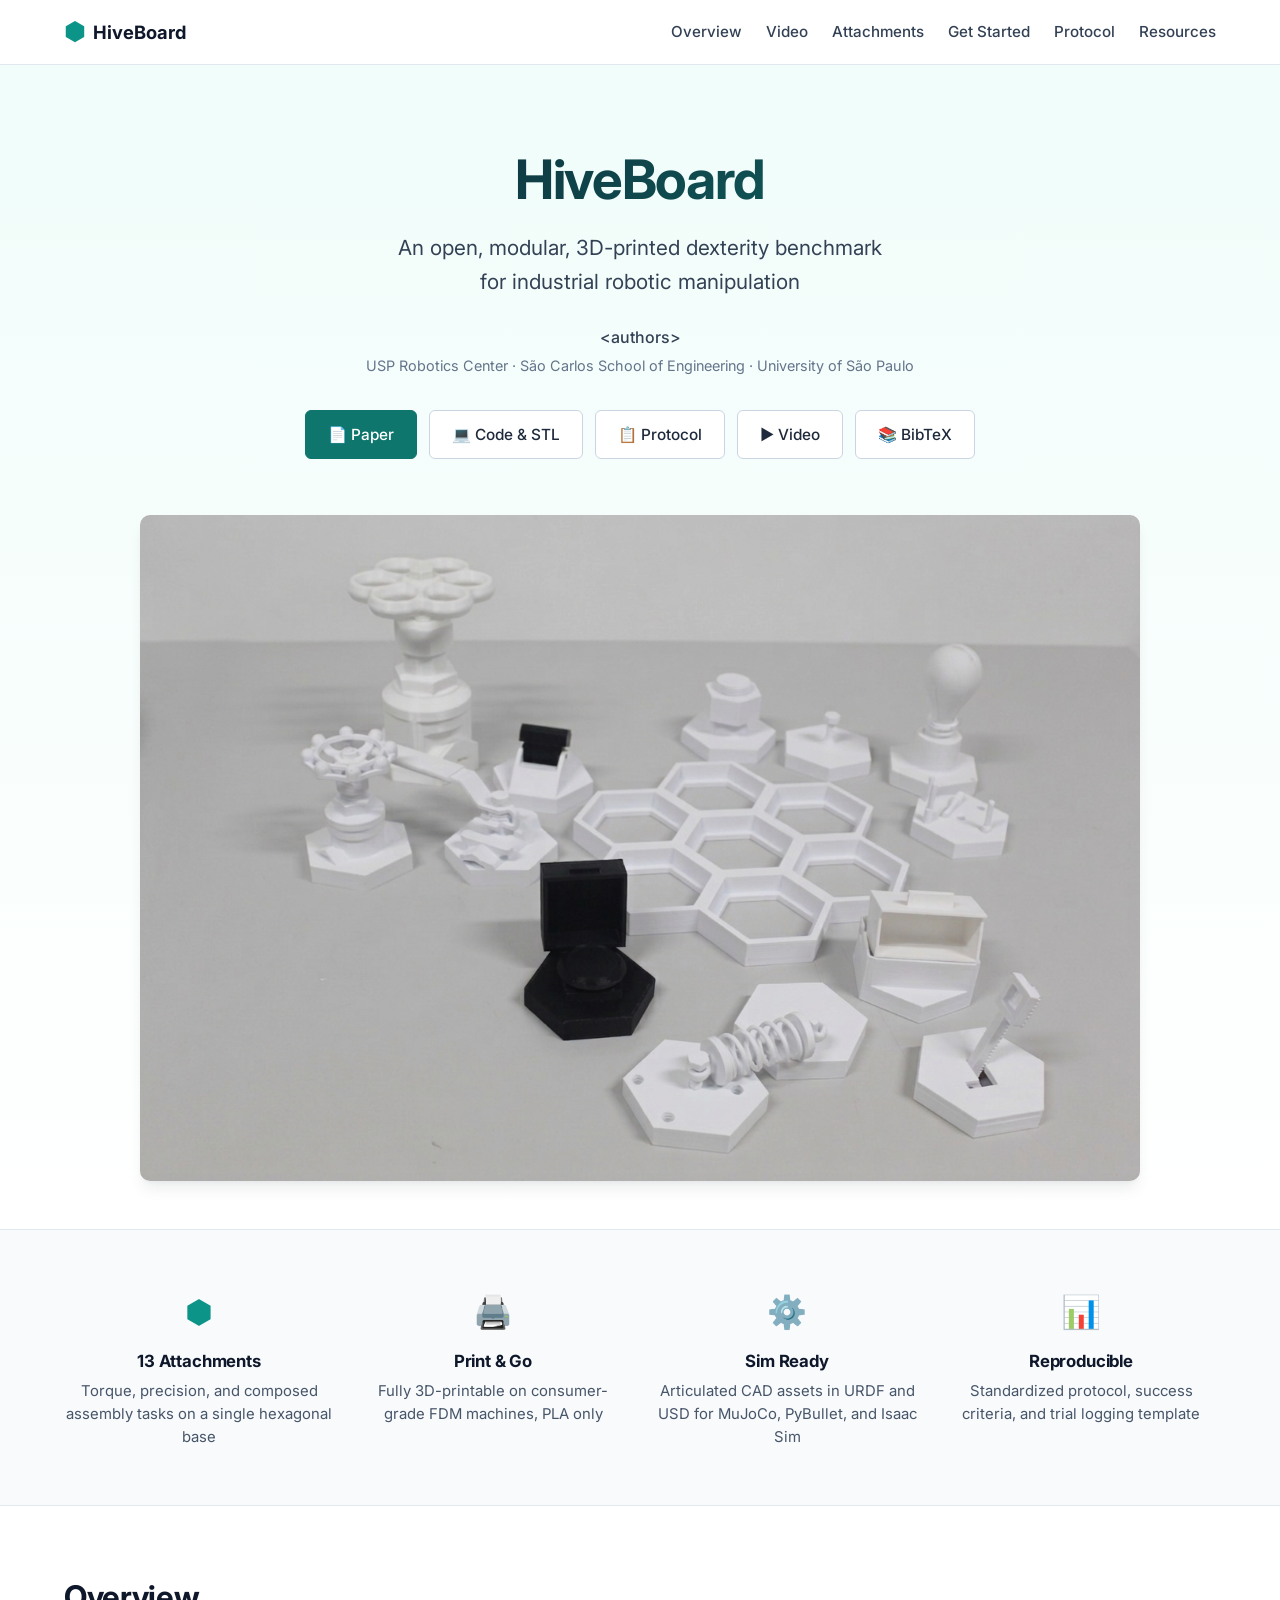
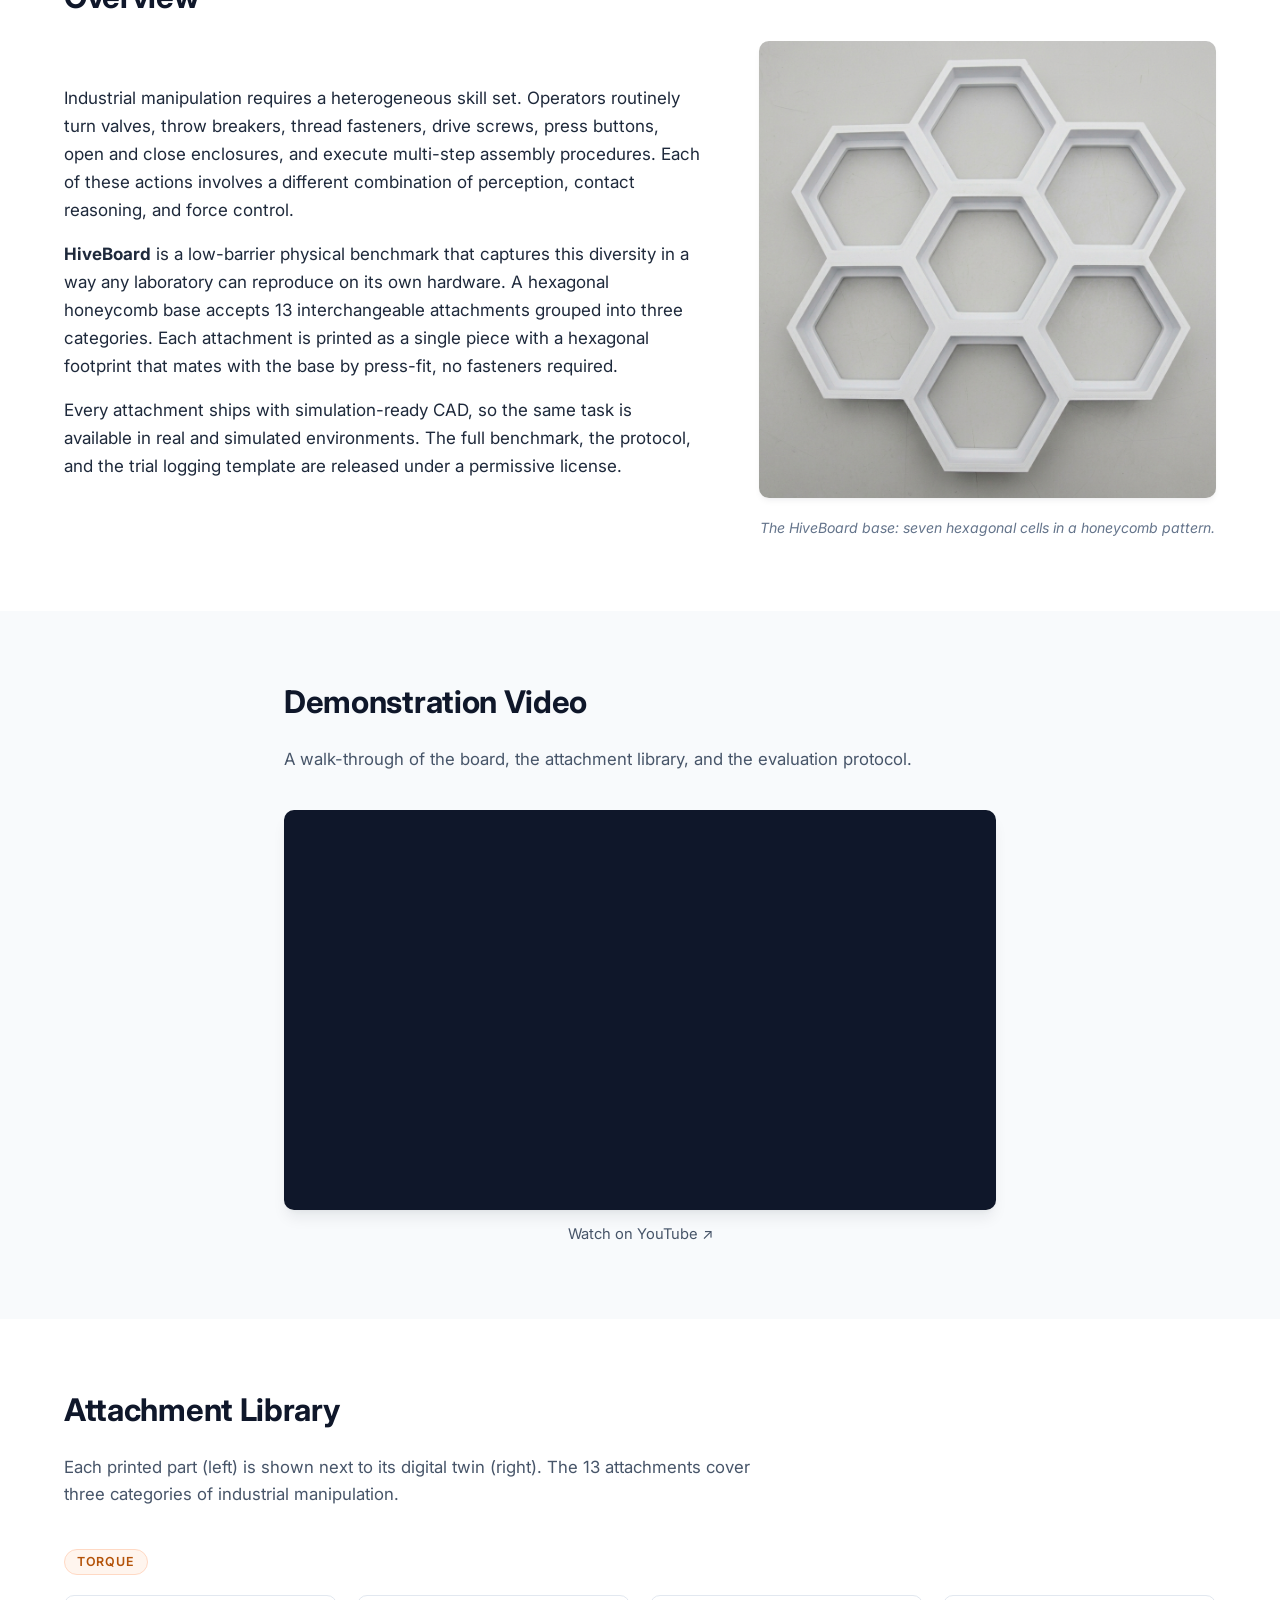
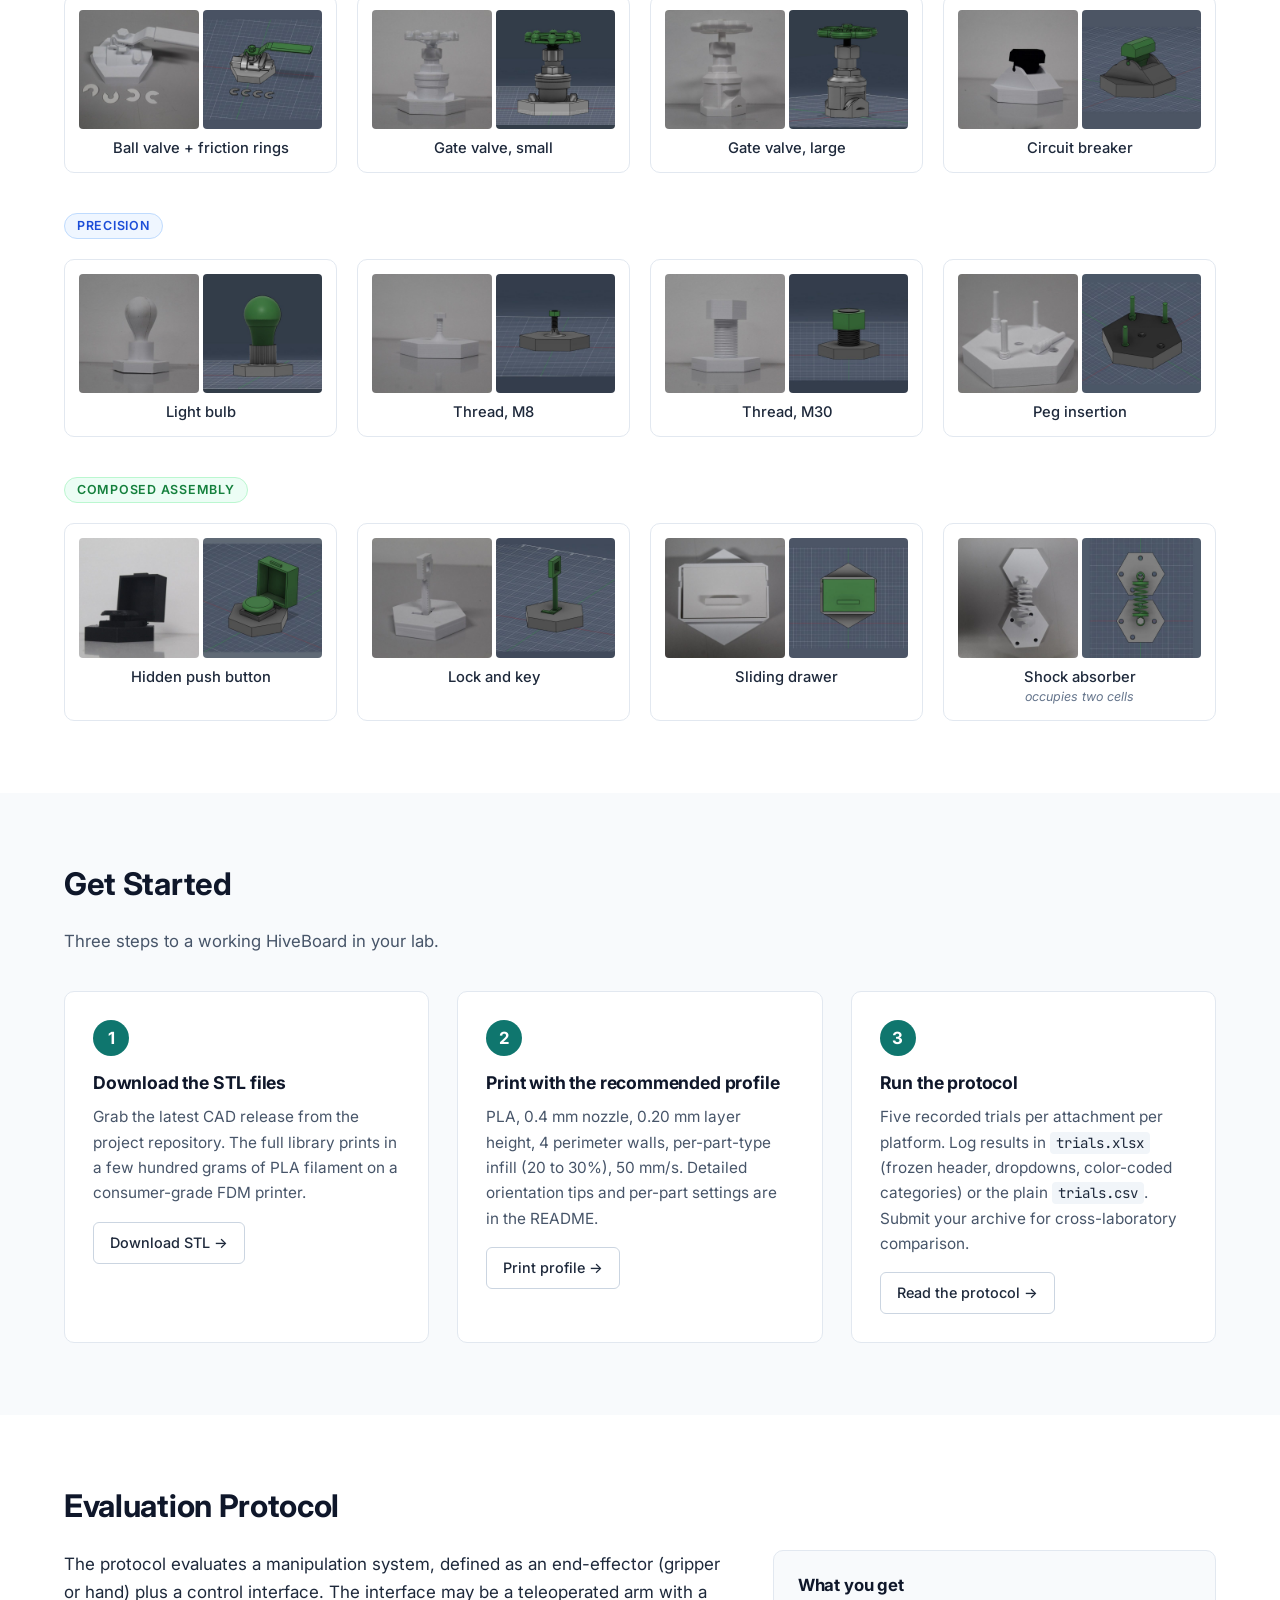
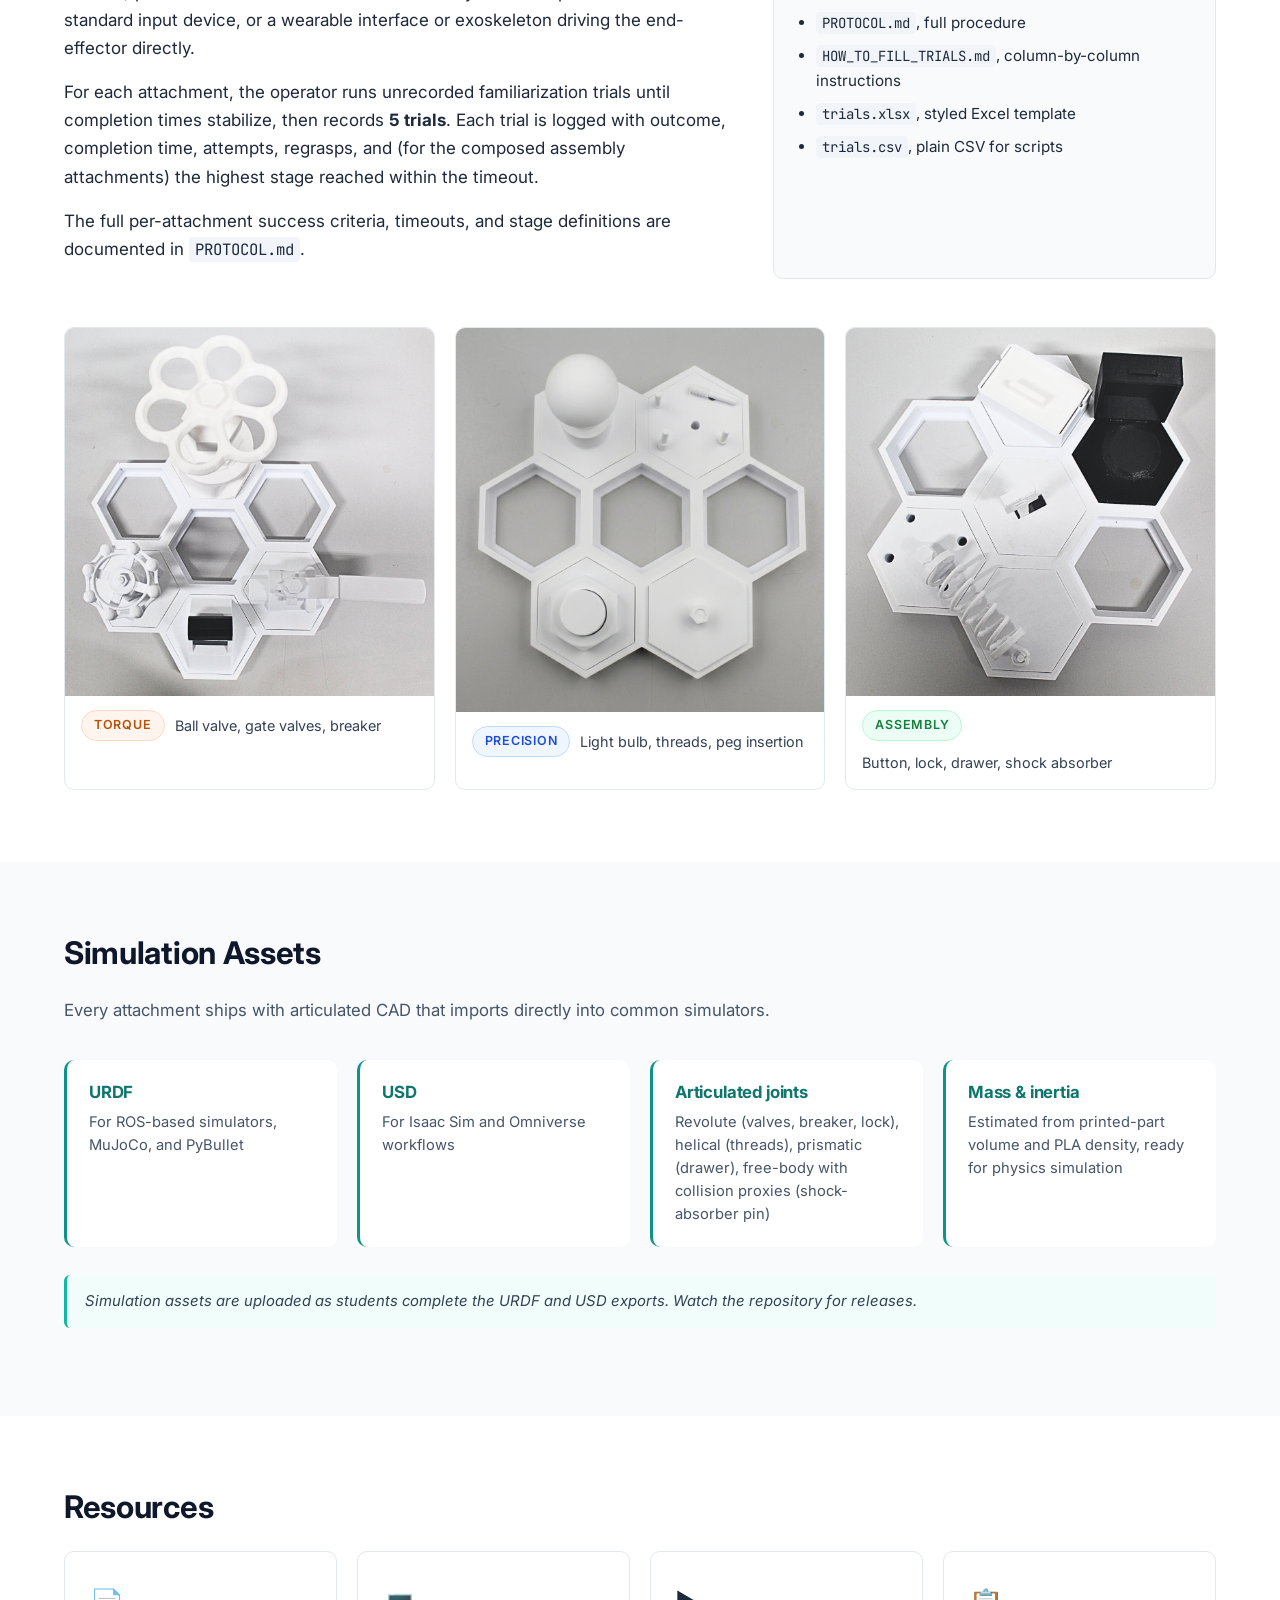
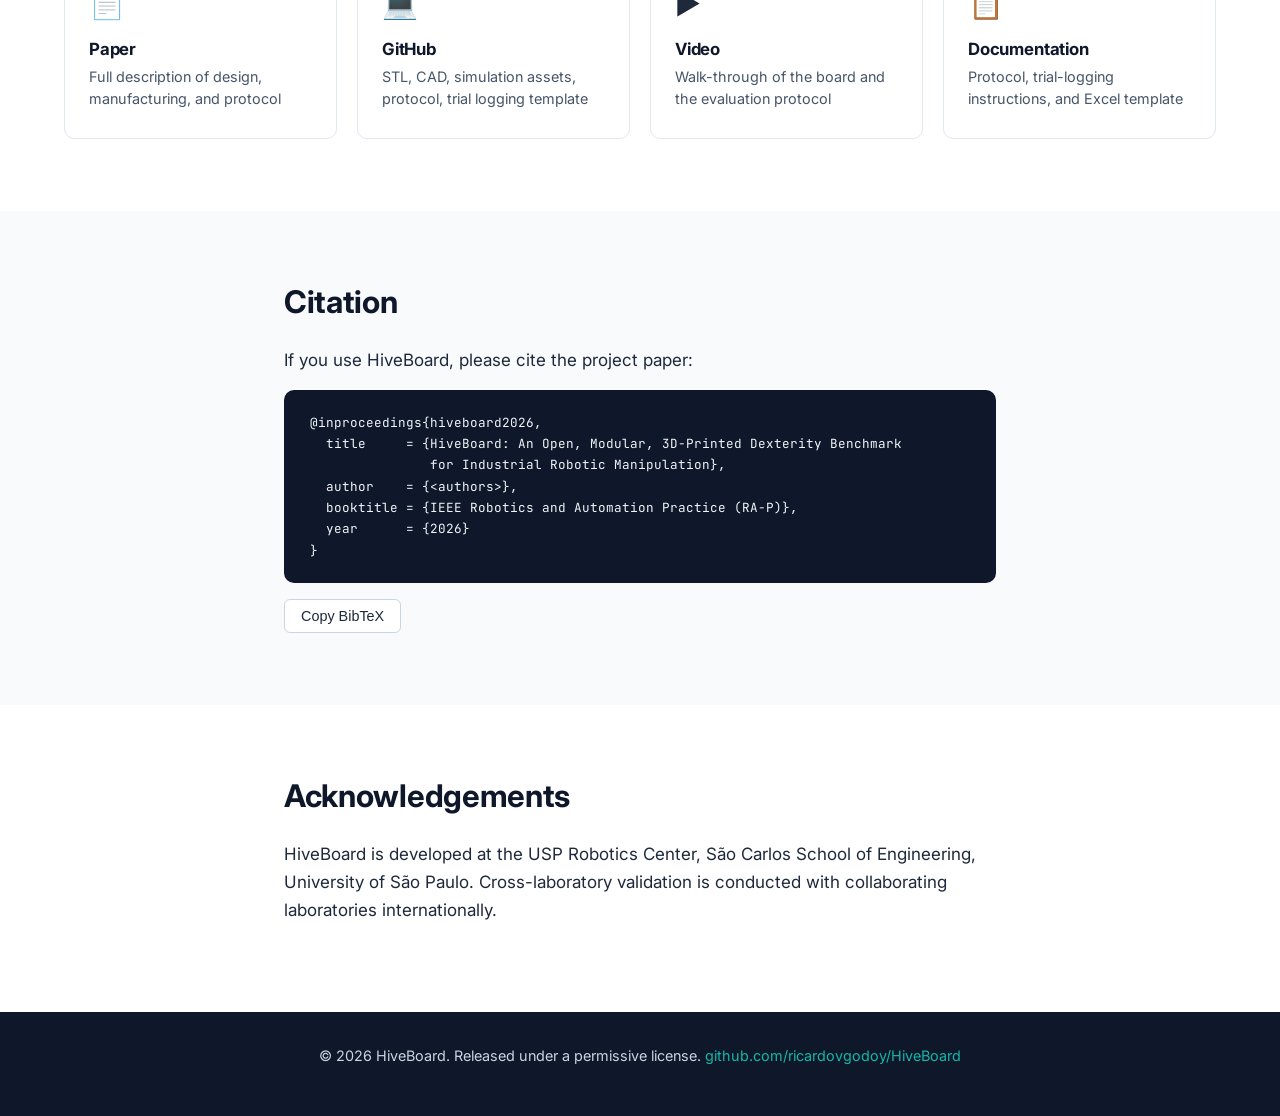
==== commit 9ed36c43: "Update images in index.html for clarity" ====
--- a/index.html
+++ b/index.html
@@ -7,7 +7,7 @@
 <meta name="description" content="HiveBoard is an open, modular, fully 3D-printed dexterity benchmark for industrial robotic manipulation. A hexagonal honeycomb base accepts 13 interchangeable attachments covering torque, precision, and composed assembly tasks." />
 <meta property="og:title" content="HiveBoard: A 3D-Printed Dexterity Benchmark for Industrial Robotic Manipulation" />
 <meta property="og:description" content="Open, modular, fully 3D-printable dexterity benchmark with 13 attachments across torque, precision, and composed assembly tasks." />
-<meta property="og:image" content="https://ricardovgodoy.github.io/hiveboard-web/assets/hero.jpg" />
+<meta property="og:image" content="https://ricardovgodoy.github.io/hiveboard-web/assets/hero-clean.png" />
 <meta property="og:type" content="website" />
 <meta name="twitter:card" content="summary_large_image" />
 <link rel="preconnect" href="https://fonts.googleapis.com">
@@ -48,7 +48,7 @@
       <a class="btn" href="#citation">📚 BibTeX</a>
     </div>
     <figure class="hero-figure">
-      <img src="assets/hero.jpg" alt="HiveBoard with the full attachment library laid out on a benchtop" />
+      <img src="assets/hero-clean.png" alt="HiveBoard with the full attachment library laid out on a benchtop" />
     </figure>
   </div>
 </section>
@@ -98,7 +98,7 @@
         </p>
       </div>
       <figure class="overview-figure">
-        <img src="assets/hive_empty.jpg" alt="The HiveBoard base, a seven-cell hexagonal honeycomb" />
+        <img src="assets/hive_empty-clean.png" alt="The HiveBoard base, a seven-cell hexagonal honeycomb" />
         <figcaption>The HiveBoard base: seven hexagonal cells in a honeycomb pattern.</figcaption>
       </figure>
     </div>
@@ -281,15 +281,15 @@
 
     <div class="categories-overview">
       <figure>
-        <img src="assets/categories/torque.jpg" alt="Torque category attachments" />
+        <img src="assets/categories/POWER-BASED-TASKS.png" alt="Torque category attachments" />
         <figcaption><span class="cat-pill cat-torque">Torque</span> Ball valve, gate valves, breaker</figcaption>
       </figure>
       <figure>
-        <img src="assets/categories/precision.jpg" alt="Precision category attachments" />
+        <img src="assets/categories/precision-based-clean.png" alt="Precision category attachments" />
         <figcaption><span class="cat-pill cat-precision">Precision</span> Light bulb, threads, peg insertion</figcaption>
       </figure>
       <figure>
-        <img src="assets/categories/assembly.jpg" alt="Assembly category attachments" />
+        <img src="assets/categories/COMPOSED_ASSEMBLY.png" alt="Assembly category attachments" />
         <figcaption><span class="cat-pill cat-assembly">Assembly</span> Button, lock, drawer, shock absorber</figcaption>
       </figure>
     </div>
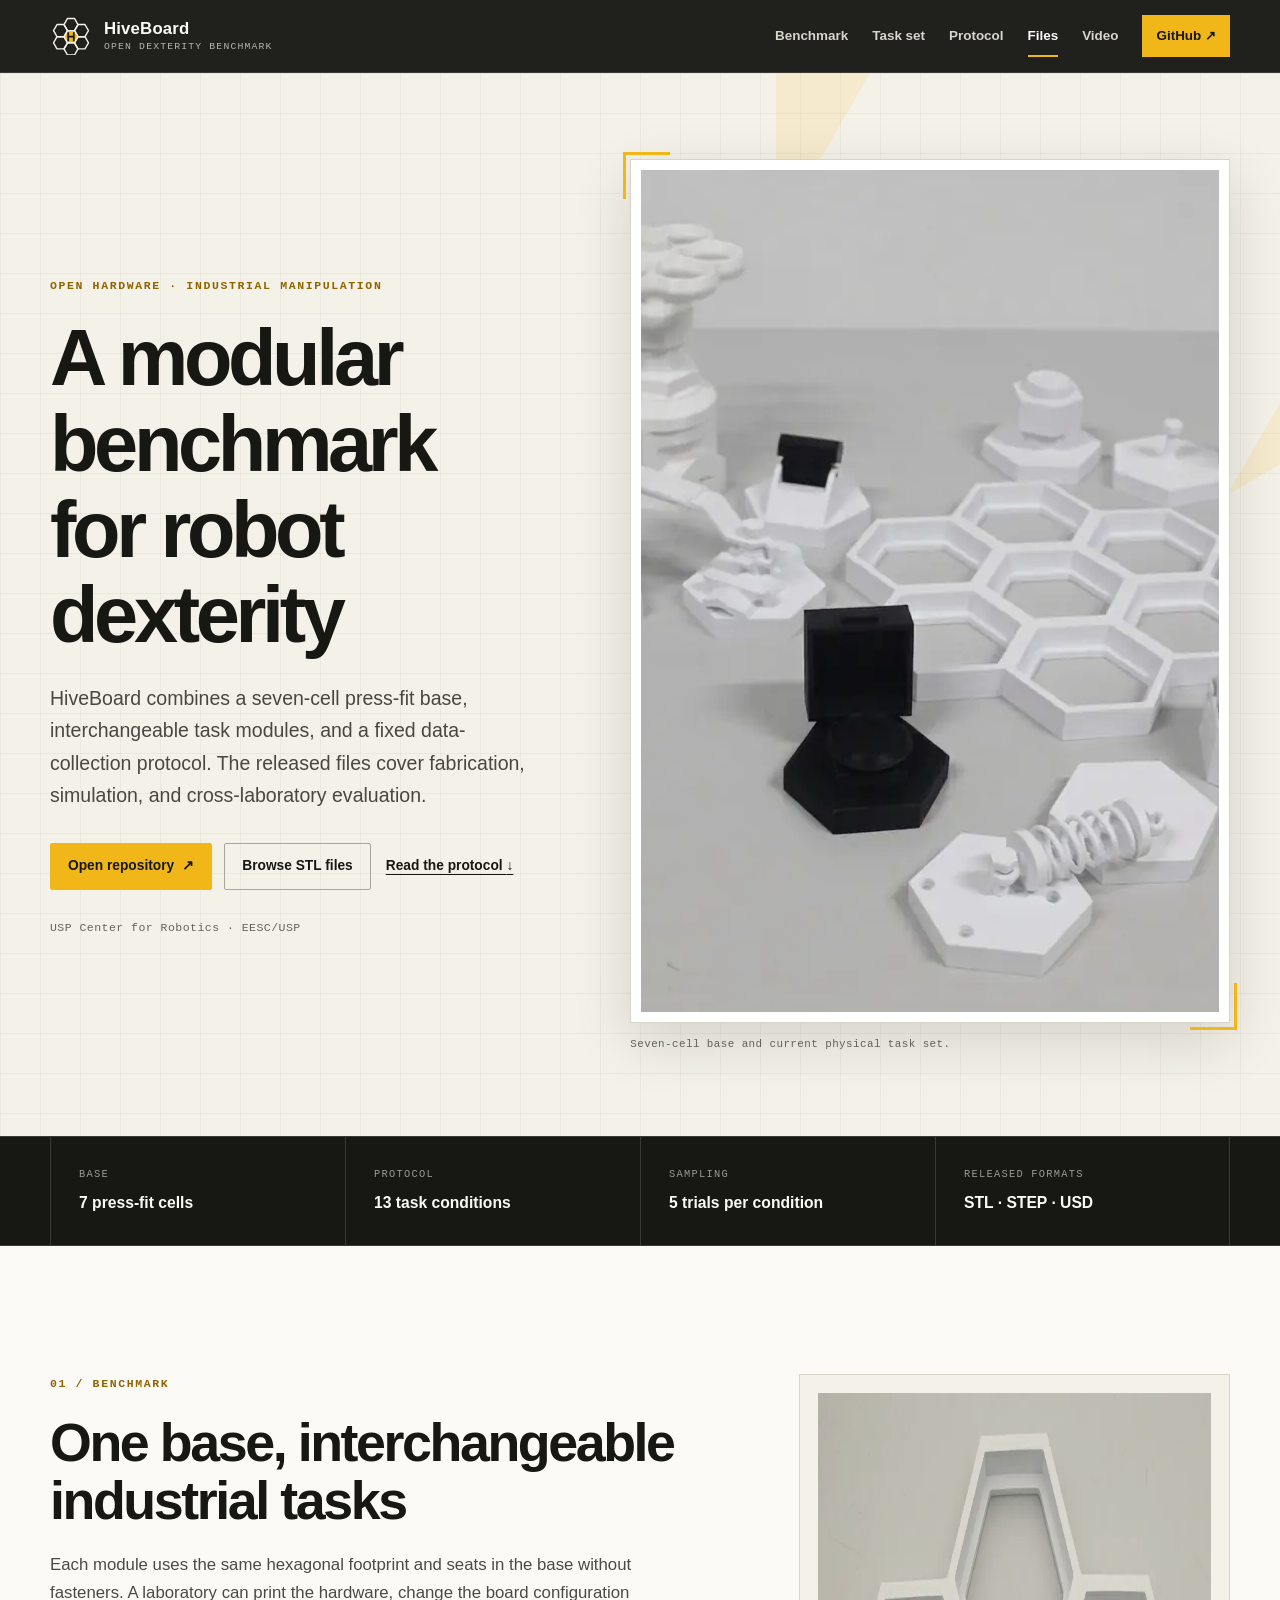
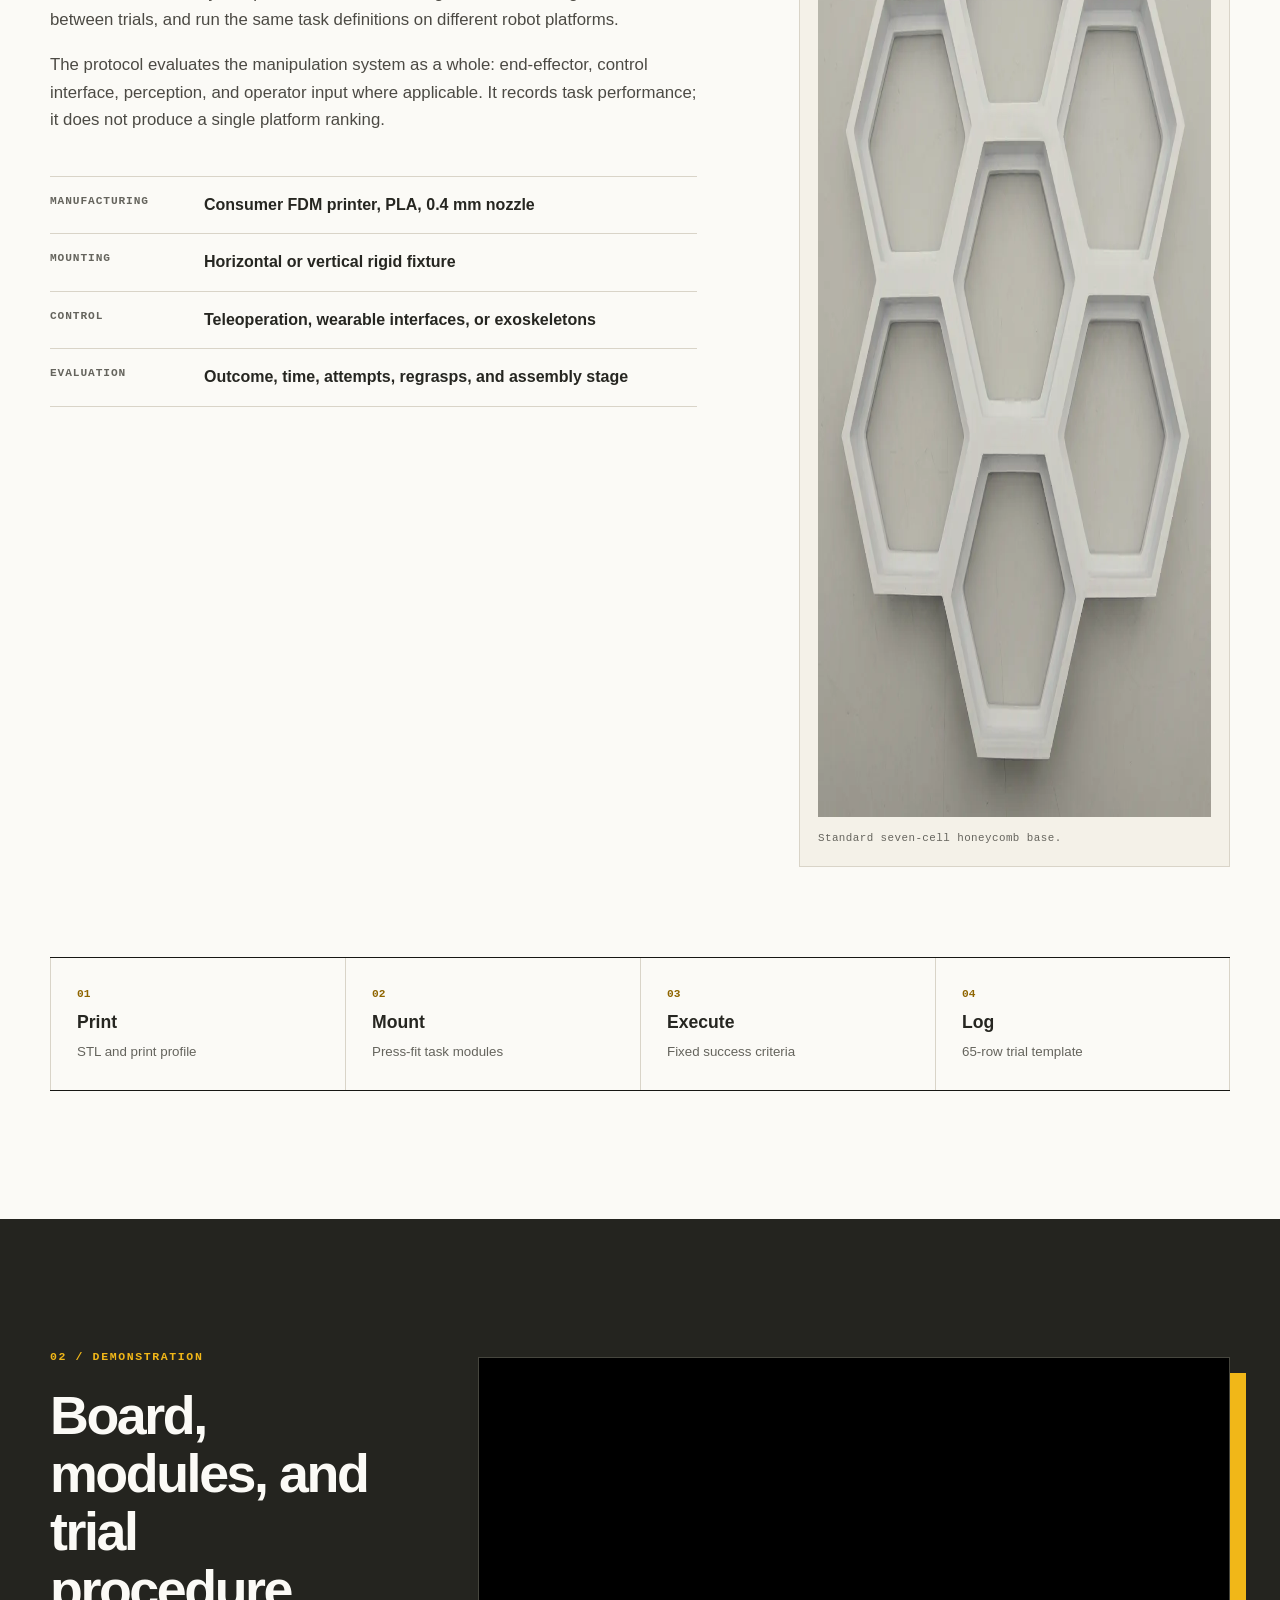
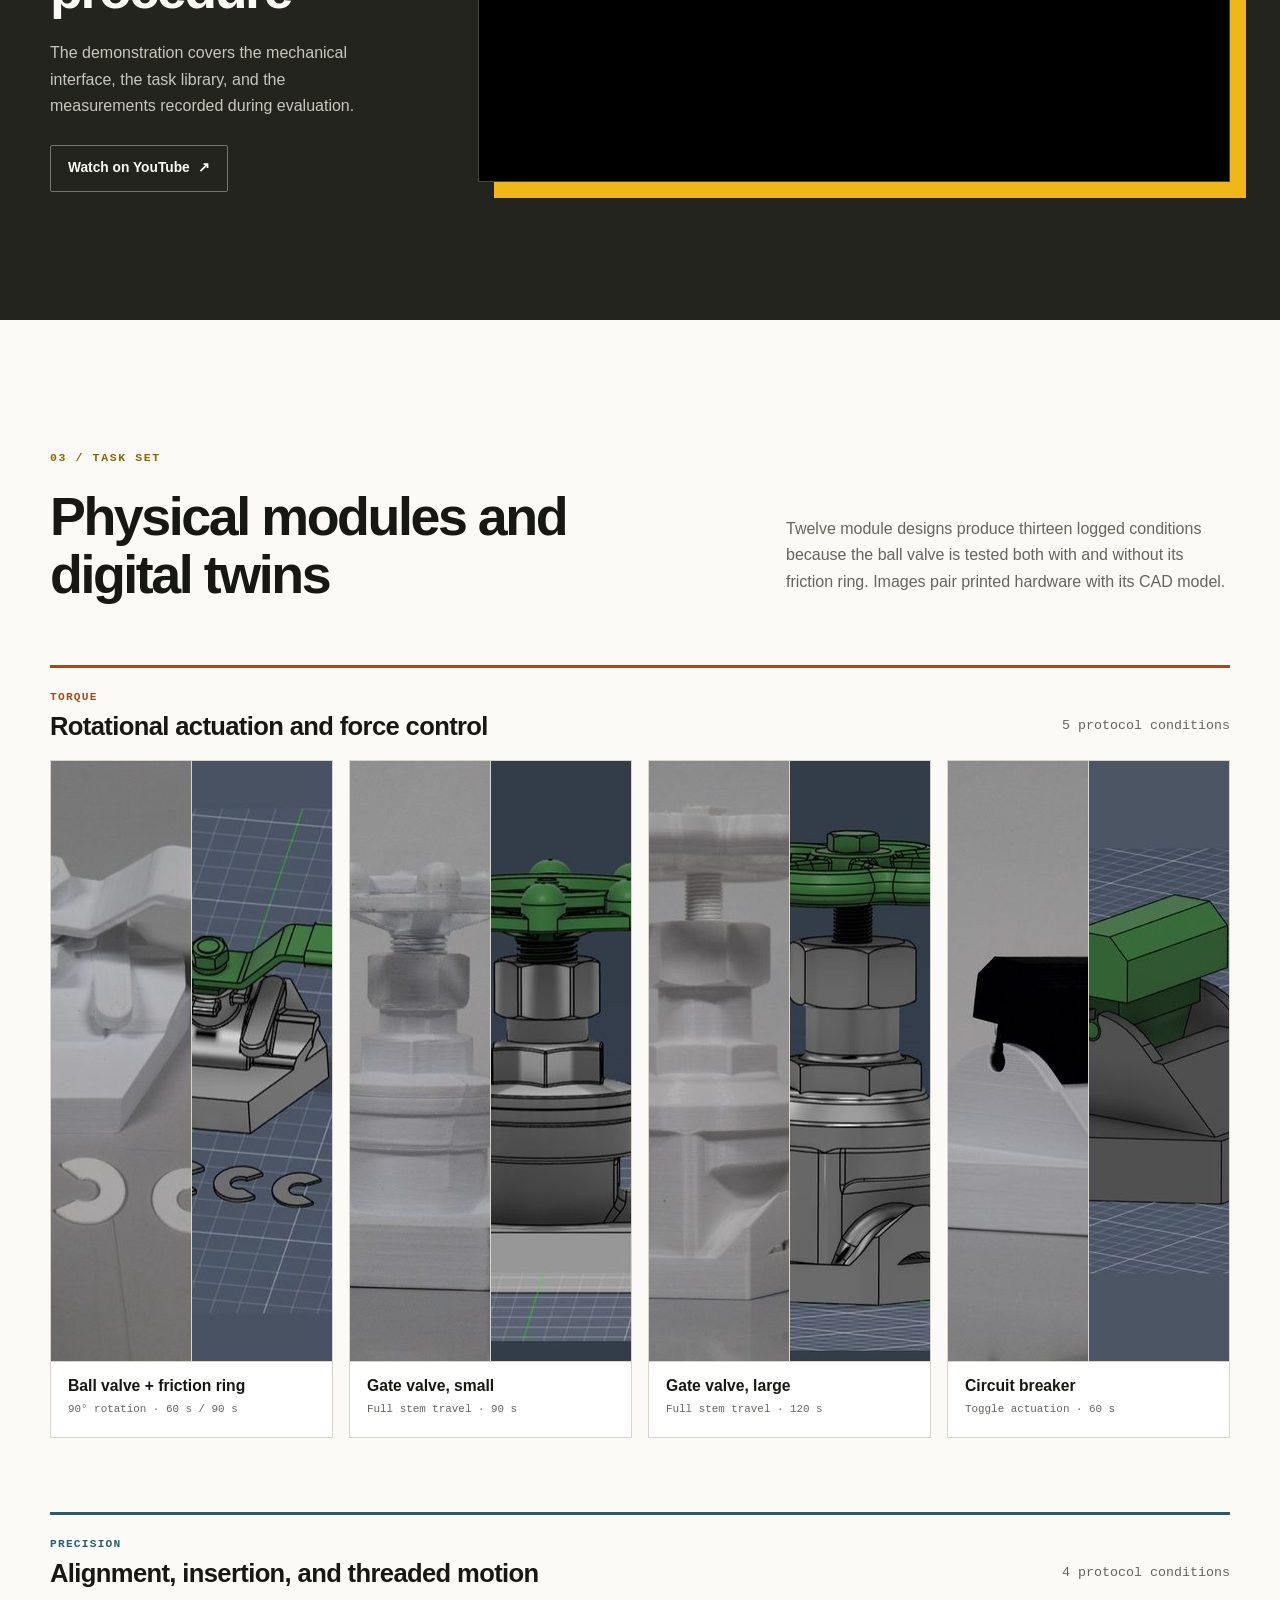
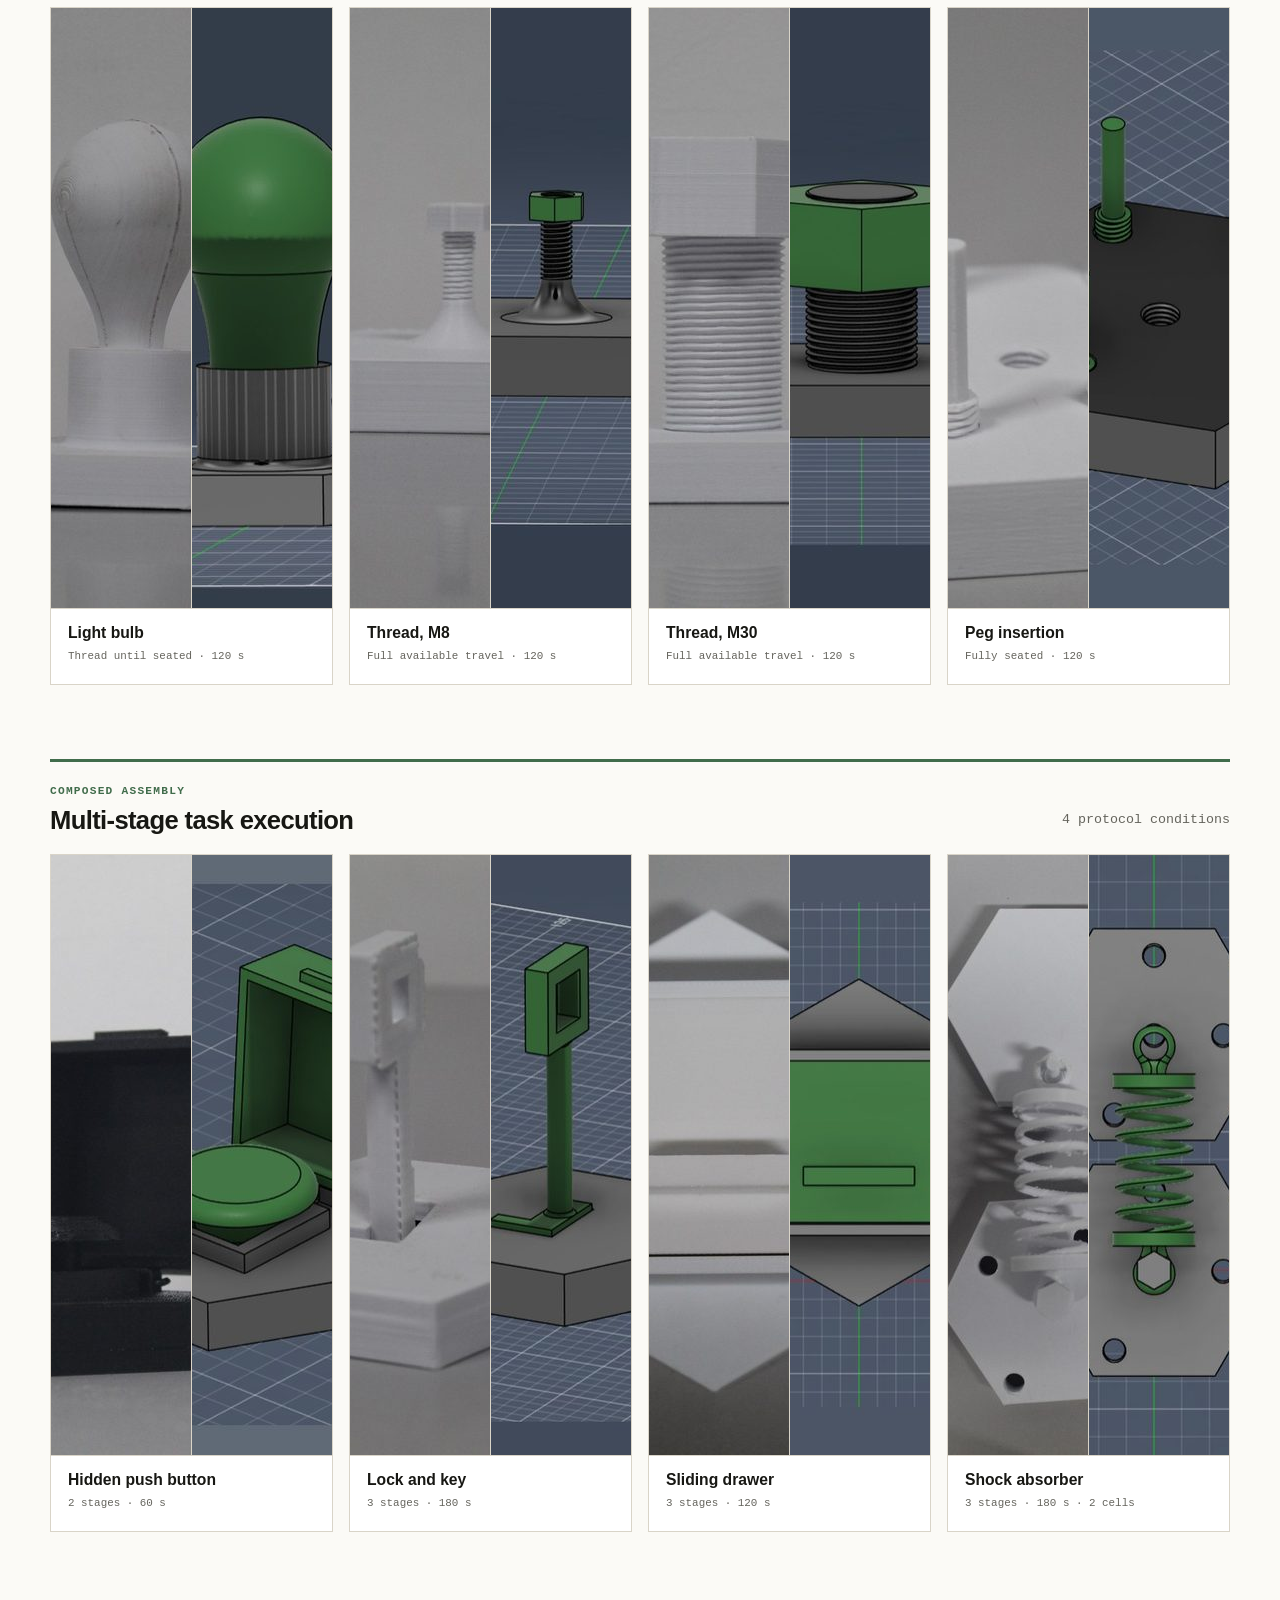
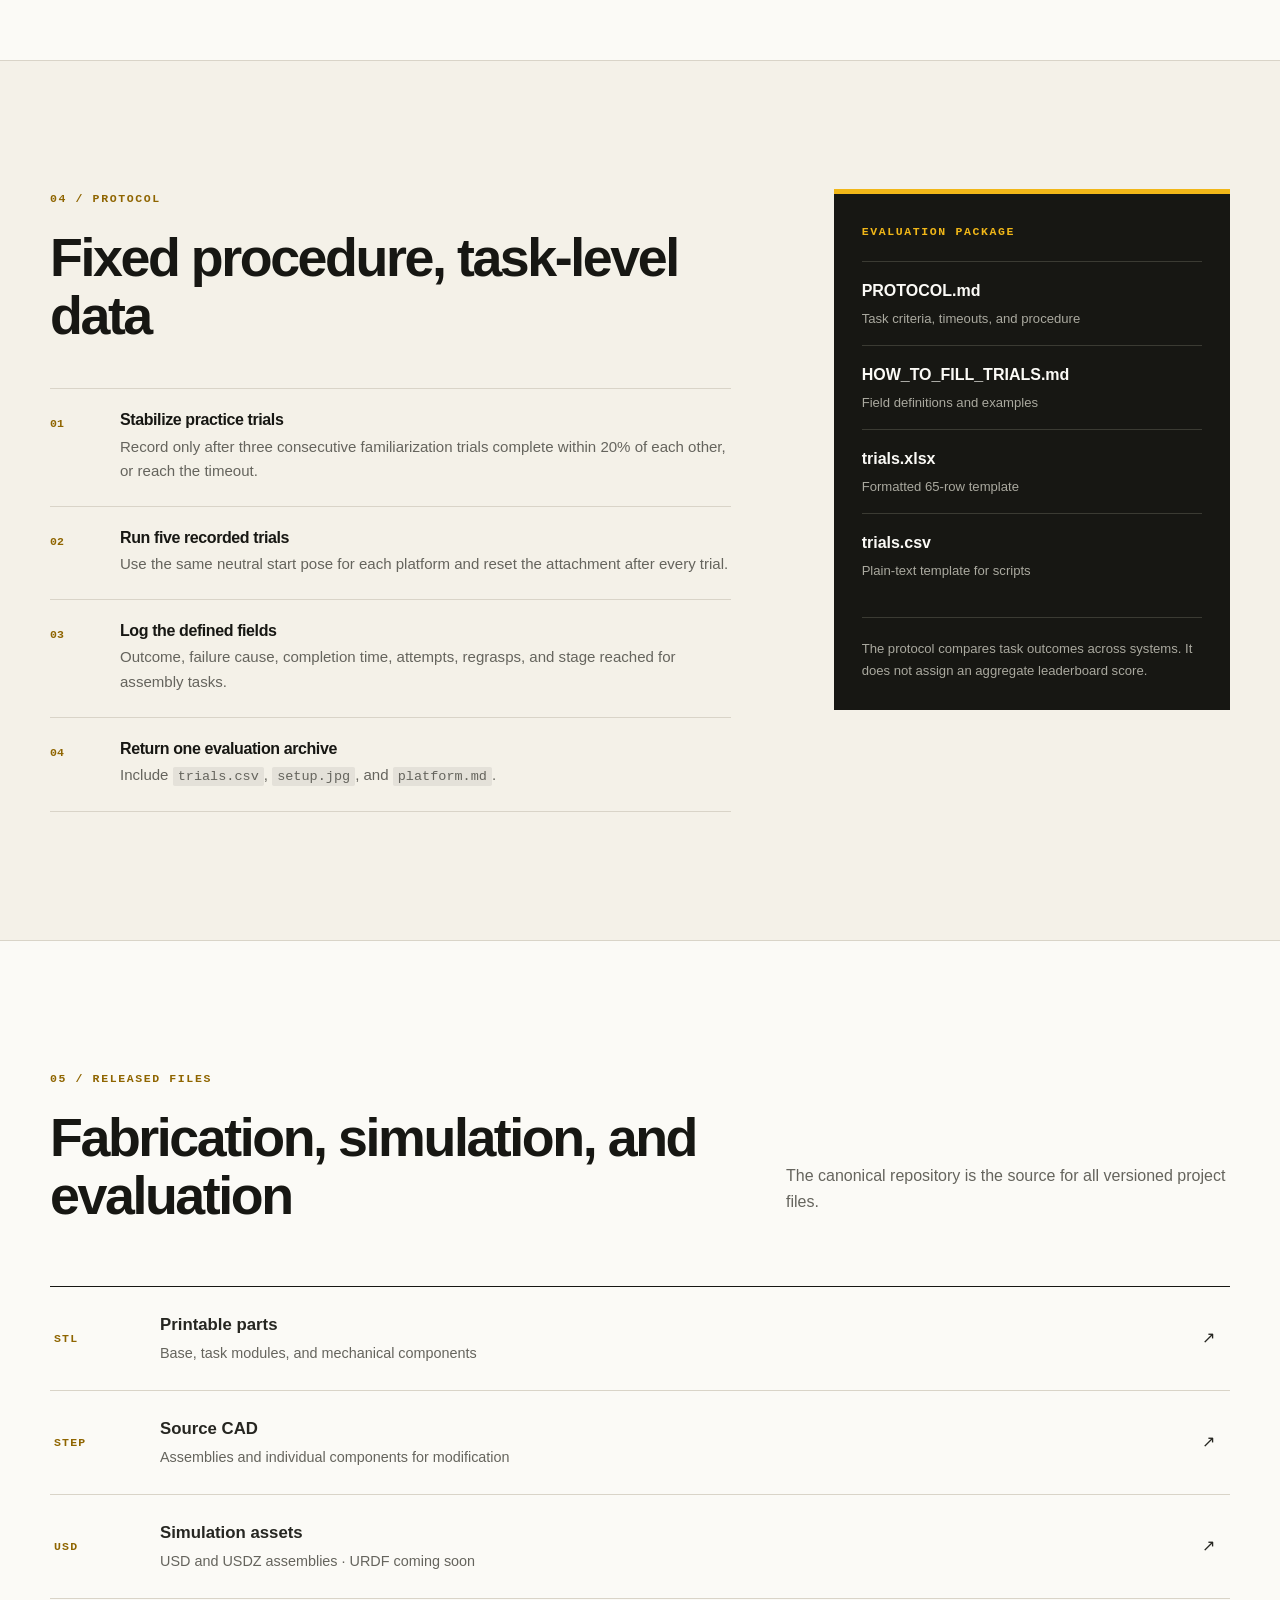
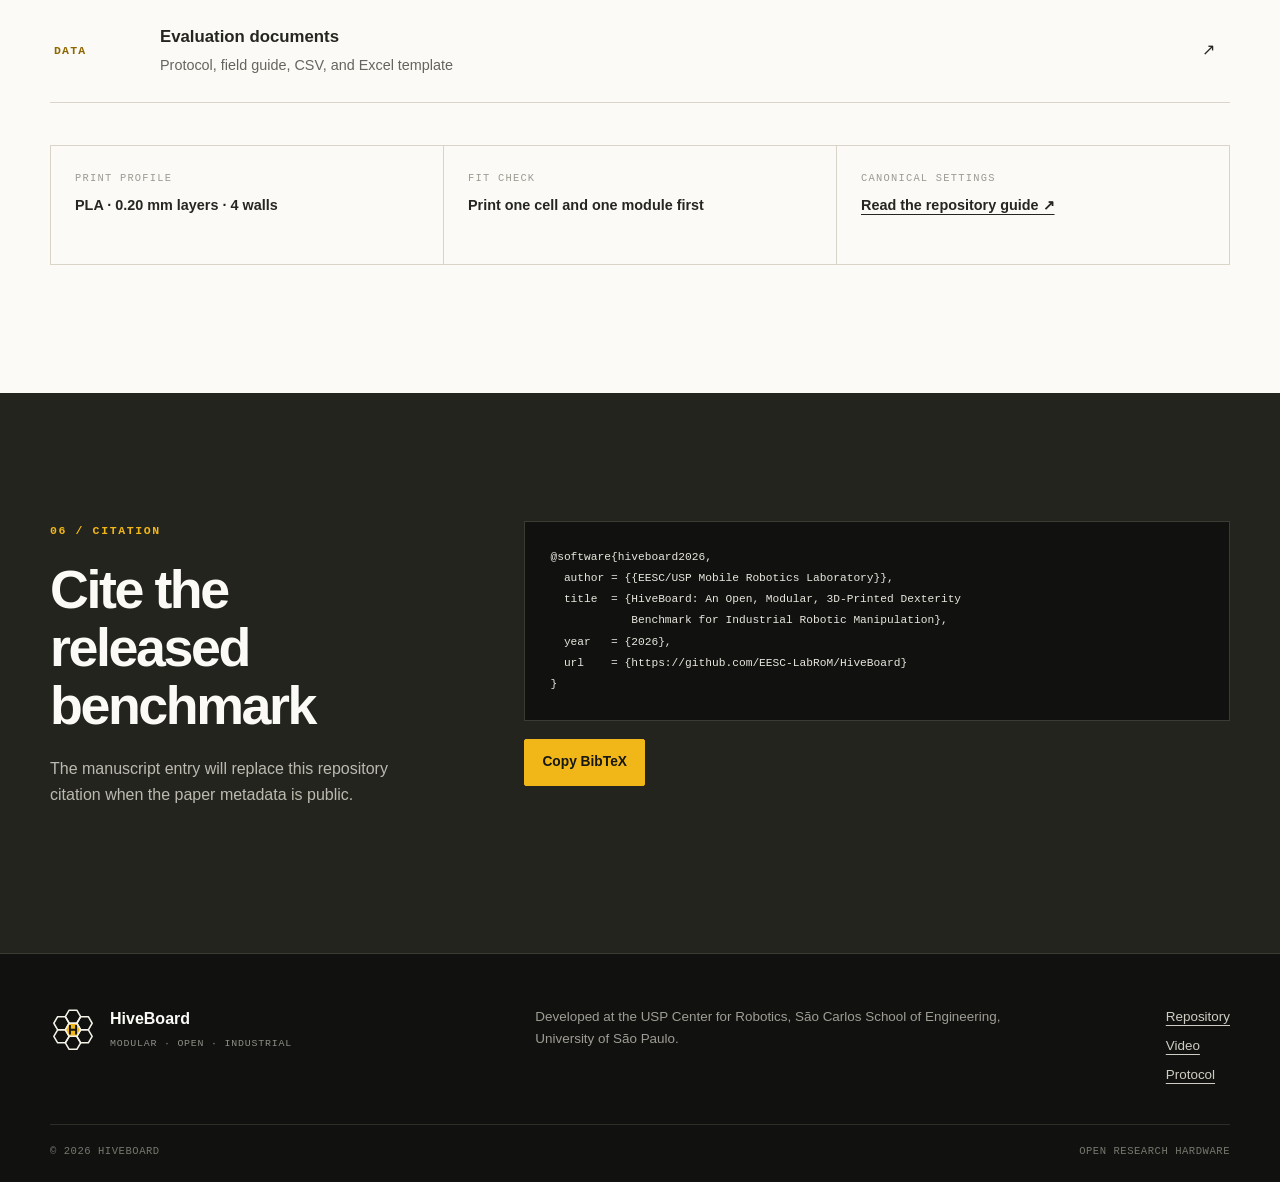
==== commit 48aeeb2a: "Redesign HiveBoard project website" ====
--- a/index.html
+++ b/index.html
@@ -1,387 +1,303 @@
 <!DOCTYPE html>
 <html lang="en">
 <head>
-<meta charset="UTF-8" />
-<meta name="viewport" content="width=device-width, initial-scale=1.0" />
-<title>HiveBoard: An Open, Modular, 3D-Printed Dexterity Benchmark for Industrial Robotic Manipulation</title>
-<meta name="description" content="HiveBoard is an open, modular, fully 3D-printed dexterity benchmark for industrial robotic manipulation. A hexagonal honeycomb base accepts 13 interchangeable attachments covering torque, precision, and composed assembly tasks." />
-<meta property="og:title" content="HiveBoard: A 3D-Printed Dexterity Benchmark for Industrial Robotic Manipulation" />
-<meta property="og:description" content="Open, modular, fully 3D-printable dexterity benchmark with 13 attachments across torque, precision, and composed assembly tasks." />
-<meta property="og:image" content="https://ricardovgodoy.github.io/hiveboard-web/assets/hero-clean.png" />
-<meta property="og:type" content="website" />
-<meta name="twitter:card" content="summary_large_image" />
-<link rel="preconnect" href="https://fonts.googleapis.com">
-<link rel="preconnect" href="https://fonts.gstatic.com" crossorigin>
-<link href="https://fonts.googleapis.com/css2?family=Inter:wght@400;500;600;700&family=JetBrains+Mono:wght@400;500&display=swap" rel="stylesheet">
-<link rel="stylesheet" href="style.css" />
+  <meta charset="utf-8">
+  <meta name="viewport" content="width=device-width, initial-scale=1">
+  <title>HiveBoard — Open Dexterity Benchmark for Industrial Manipulation</title>
+  <meta name="description" content="HiveBoard is an open, modular, 3D-printed benchmark for evaluating robotic manipulation across torque, precision, and multi-stage assembly tasks.">
+  <meta name="theme-color" content="#171713">
+  <link rel="canonical" href="https://www.ricardovgodoy.com/hiveboard-web/">
+  <meta property="og:title" content="HiveBoard — Open Dexterity Benchmark">
+  <meta property="og:description" content="Printable hardware, source CAD, simulation assets, and a fixed evaluation protocol for industrial robot manipulation.">
+  <meta property="og:image" content="https://www.ricardovgodoy.com/hiveboard-web/assets/hero-clean.png">
+  <meta property="og:url" content="https://www.ricardovgodoy.com/hiveboard-web/">
+  <meta property="og:type" content="website">
+  <meta name="twitter:card" content="summary_large_image">
+  <link rel="icon" href="assets/hiveboard-mark.svg" type="image/svg+xml">
+  <link rel="stylesheet" href="style.css">
 </head>
 <body>
-
-<header class="site-header">
-  <div class="container header-inner">
-    <a href="#" class="logo">
-      <span class="logo-mark">⬢</span><span class="logo-text">HiveBoard</span>
-    </a>
-    <nav class="site-nav">
-      <a href="#overview">Overview</a>
-      <a href="#video">Video</a>
-      <a href="#attachments">Attachments</a>
-      <a href="#getstarted">Get Started</a>
-      <a href="#protocol">Protocol</a>
-      <a href="#resources">Resources</a>
-    </nav>
-  </div>
-</header>
-
-<!-- HERO -->
-<section class="hero">
-  <div class="container">
-    <h1>HiveBoard</h1>
-    <p class="tagline">An open, modular, 3D-printed dexterity benchmark<br />for industrial robotic manipulation</p>
-    <p class="authors">&lt;authors&gt;</p>
-    <p class="affiliations">USP Robotics Center · São Carlos School of Engineering · University of São Paulo</p>
-    <div class="cta-buttons">
-      <a class="btn btn-primary" href="#" id="paper-link">📄 Paper</a>
-      <a class="btn" href="https://github.com/ricardovgodoy/HiveBoard">💻 Code &amp; STL</a>
-      <a class="btn" href="https://github.com/ricardovgodoy/HiveBoard/tree/main/Documentation">📋 Protocol</a>
-      <a class="btn" href="https://youtu.be/kaYB_Oc64nA">▶ Video</a>
-      <a class="btn" href="#citation">📚 BibTeX</a>
+  <a class="skip-link" href="#main-content">Skip to content</a>
+
+  <header class="site-header" data-header>
+    <div class="container header-inner">
+      <a class="brand" href="#top" aria-label="HiveBoard home">
+        <img src="assets/hiveboard-mark.svg" width="42" height="38" alt="">
+        <span>
+          <strong>HiveBoard</strong>
+          <small>Open dexterity benchmark</small>
+        </span>
+      </a>
+
+      <button class="nav-toggle" type="button" aria-controls="site-navigation" aria-expanded="false" data-nav-toggle>
+        <span class="sr-only">Open navigation</span>
+        <span></span><span></span><span></span>
+      </button>
+
+      <nav class="site-nav" id="site-navigation" aria-label="Primary navigation" data-nav>
+        <a href="#benchmark">Benchmark</a>
+        <a href="#tasks">Task set</a>
+        <a href="#protocol">Protocol</a>
+        <a href="#files">Files</a>
+        <a href="#video">Video</a>
+        <a class="nav-repo" href="https://github.com/EESC-LabRoM/HiveBoard" target="_blank" rel="noopener">GitHub <span aria-hidden="true">↗</span></a>
+      </nav>
     </div>
-    <figure class="hero-figure">
-      <img src="assets/hero-clean.png" alt="HiveBoard with the full attachment library laid out on a benchtop" />
-    </figure>
-  </div>
-</section>
-
-<!-- QUICK PITCH -->
-<section class="pitch">
-  <div class="container">
-    <div class="pitch-grid">
-      <div class="pitch-item">
-        <div class="pitch-icon">⬢</div>
-        <h3>13 Attachments</h3>
-        <p>Torque, precision, and composed assembly tasks on a single hexagonal base</p>
-      </div>
-      <div class="pitch-item">
-        <div class="pitch-icon">🖨️</div>
-        <h3>Print &amp; Go</h3>
-        <p>Fully 3D-printable on consumer-grade FDM machines, PLA only</p>
-      </div>
-      <div class="pitch-item">
-        <div class="pitch-icon">⚙️</div>
-        <h3>Sim Ready</h3>
-        <p>Articulated CAD assets in URDF and USD for MuJoCo, PyBullet, and Isaac Sim</p>
-      </div>
-      <div class="pitch-item">
-        <div class="pitch-icon">📊</div>
-        <h3>Reproducible</h3>
-        <p>Standardized protocol, success criteria, and trial logging template</p>
-      </div>
+  </header>
+
+  <main id="main-content">
+    <section class="hero" id="top">
+      <div class="container hero-grid">
+        <div class="hero-copy reveal">
+          <p class="kicker">Open hardware · industrial manipulation</p>
+          <h1>A modular benchmark for robot dexterity</h1>
+          <p class="hero-lede">HiveBoard combines a seven-cell press-fit base, interchangeable task modules, and a fixed data-collection protocol. The released files cover fabrication, simulation, and cross-laboratory evaluation.</p>
+          <div class="hero-actions">
+            <a class="button button-primary" href="https://github.com/EESC-LabRoM/HiveBoard" target="_blank" rel="noopener">Open repository <span aria-hidden="true">↗</span></a>
+            <a class="button" href="https://github.com/EESC-LabRoM/HiveBoard/tree/main/STL" target="_blank" rel="noopener">Browse STL files</a>
+            <a class="text-action" href="#protocol">Read the protocol <span aria-hidden="true">↓</span></a>
+          </div>
+          <p class="institution">USP Center for Robotics · EESC/USP</p>
+        </div>
+
+        <figure class="hero-figure reveal">
+          <div class="image-frame">
+            <picture>
+              <source srcset="assets/hero-clean.webp" type="image/webp">
+              <img src="assets/hero-clean.png" width="1264" height="842" alt="HiveBoard base surrounded by its 3D-printed industrial manipulation modules">
+            </picture>
+          </div>
+          <figcaption>Seven-cell base and current physical task set.</figcaption>
+        </figure>
+      </div>
+    </section>
+
+    <section class="spec-strip" aria-label="Benchmark specification">
+      <div class="container spec-grid">
+        <div><span>Base</span><strong>7 press-fit cells</strong></div>
+        <div><span>Protocol</span><strong>13 task conditions</strong></div>
+        <div><span>Sampling</span><strong>5 trials per condition</strong></div>
+        <div><span>Released formats</span><strong>STL · STEP · USD</strong></div>
+      </div>
+    </section>
+
+    <section class="section" id="benchmark">
+      <div class="container benchmark-grid">
+        <div class="section-copy reveal">
+          <p class="section-index">01 / Benchmark</p>
+          <h2>One base, interchangeable industrial tasks</h2>
+          <p>Each module uses the same hexagonal footprint and seats in the base without fasteners. A laboratory can print the hardware, change the board configuration between trials, and run the same task definitions on different robot platforms.</p>
+          <p>The protocol evaluates the manipulation system as a whole: end-effector, control interface, perception, and operator input where applicable. It records task performance; it does not produce a single platform ranking.</p>
+
+          <dl class="benchmark-details">
+            <div><dt>Manufacturing</dt><dd>Consumer FDM printer, PLA, 0.4 mm nozzle</dd></div>
+            <div><dt>Mounting</dt><dd>Horizontal or vertical rigid fixture</dd></div>
+            <div><dt>Control</dt><dd>Teleoperation, wearable interfaces, or exoskeletons</dd></div>
+            <div><dt>Evaluation</dt><dd>Outcome, time, attempts, regrasps, and assembly stage</dd></div>
+          </dl>
+        </div>
+
+        <figure class="base-figure reveal">
+          <picture>
+            <source srcset="assets/hive_empty-clean.webp" type="image/webp">
+            <img src="assets/hive_empty-clean.png" width="1024" height="1024" loading="lazy" alt="Empty seven-cell HiveBoard base viewed from above">
+          </picture>
+          <figcaption>Standard seven-cell honeycomb base.</figcaption>
+        </figure>
+      </div>
+
+      <div class="container workflow reveal" role="group" aria-label="Benchmark workflow">
+        <div><span>01</span><strong>Print</strong><small>STL and print profile</small></div>
+        <div><span>02</span><strong>Mount</strong><small>Press-fit task modules</small></div>
+        <div><span>03</span><strong>Execute</strong><small>Fixed success criteria</small></div>
+        <div><span>04</span><strong>Log</strong><small>65-row trial template</small></div>
+      </div>
+    </section>
+
+    <section class="section video-section" id="video">
+      <div class="container video-grid">
+        <div class="video-copy reveal">
+          <p class="section-index section-index-light">02 / Demonstration</p>
+          <h2>Board, modules, and trial procedure</h2>
+          <p>The demonstration covers the mechanical interface, the task library, and the measurements recorded during evaluation.</p>
+          <a class="button button-light" href="https://youtu.be/kaYB_Oc64nA" target="_blank" rel="noopener">Watch on YouTube <span aria-hidden="true">↗</span></a>
+        </div>
+        <div class="video-wrap reveal">
+          <iframe src="https://www.youtube-nocookie.com/embed/kaYB_Oc64nA" title="HiveBoard demonstration video" allow="accelerometer; clipboard-write; encrypted-media; gyroscope; picture-in-picture; web-share" referrerpolicy="strict-origin-when-cross-origin" allowfullscreen loading="lazy"></iframe>
+        </div>
+      </div>
+    </section>
+
+    <section class="section" id="tasks">
+      <div class="container section-heading reveal">
+        <div>
+          <p class="section-index">03 / Task set</p>
+          <h2>Physical modules and digital twins</h2>
+        </div>
+        <p>Twelve module designs produce thirteen logged conditions because the ball valve is tested both with and without its friction ring. Images pair printed hardware with its CAD model.</p>
+      </div>
+
+      <div class="container task-category reveal">
+        <header class="category-header category-torque">
+          <div><span>Torque</span><h3>Rotational actuation and force control</h3></div>
+          <small>5 protocol conditions</small>
+        </header>
+        <div class="task-grid">
+          <article class="task-card">
+            <div class="twin-pair"><img src="assets/twins/ball_valve_photo.jpg" width="600" height="600" loading="lazy" alt="Printed ball valve module"><img src="assets/twins/ball_valve_cad.jpg" width="600" height="600" loading="lazy" alt="Ball valve CAD model"></div>
+            <div class="task-body"><h4>Ball valve + friction ring</h4><p>90° rotation · 60 s / 90 s</p></div>
+          </article>
+          <article class="task-card">
+            <div class="twin-pair"><img src="assets/twins/gate_small_photo.jpg" width="600" height="600" loading="lazy" alt="Printed small gate valve module"><img src="assets/twins/gate_small_cad.jpg" width="600" height="600" loading="lazy" alt="Small gate valve CAD model"></div>
+            <div class="task-body"><h4>Gate valve, small</h4><p>Full stem travel · 90 s</p></div>
+          </article>
+          <article class="task-card">
+            <div class="twin-pair"><img src="assets/twins/gate_large_photo.jpg" width="600" height="600" loading="lazy" alt="Printed large gate valve module"><img src="assets/twins/gate_large_cad.jpg" width="600" height="600" loading="lazy" alt="Large gate valve CAD model"></div>
+            <div class="task-body"><h4>Gate valve, large</h4><p>Full stem travel · 120 s</p></div>
+          </article>
+          <article class="task-card">
+            <div class="twin-pair"><img src="assets/twins/breaker_photo.jpg" width="600" height="600" loading="lazy" alt="Printed circuit breaker module"><img src="assets/twins/breaker_cad.jpg" width="600" height="600" loading="lazy" alt="Circuit breaker CAD model"></div>
+            <div class="task-body"><h4>Circuit breaker</h4><p>Toggle actuation · 60 s</p></div>
+          </article>
+        </div>
+      </div>
+
+      <div class="container task-category reveal">
+        <header class="category-header category-precision">
+          <div><span>Precision</span><h3>Alignment, insertion, and threaded motion</h3></div>
+          <small>4 protocol conditions</small>
+        </header>
+        <div class="task-grid">
+          <article class="task-card">
+            <div class="twin-pair"><img src="assets/twins/lightbulb_photo.jpg" width="600" height="600" loading="lazy" alt="Printed light bulb module"><img src="assets/twins/lightbulb_cad.jpg" width="600" height="600" loading="lazy" alt="Light bulb module CAD model"></div>
+            <div class="task-body"><h4>Light bulb</h4><p>Thread until seated · 120 s</p></div>
+          </article>
+          <article class="task-card">
+            <div class="twin-pair"><img src="assets/twins/thread_m8_photo.jpg" width="600" height="600" loading="lazy" alt="Printed M8 thread module"><img src="assets/twins/thread_m8_cad.jpg" width="600" height="600" loading="lazy" alt="M8 thread CAD model"></div>
+            <div class="task-body"><h4>Thread, M8</h4><p>Full available travel · 120 s</p></div>
+          </article>
+          <article class="task-card">
+            <div class="twin-pair"><img src="assets/twins/thread_m30_photo.jpg" width="600" height="600" loading="lazy" alt="Printed M30 thread module"><img src="assets/twins/thread_m30_cad.jpg" width="600" height="600" loading="lazy" alt="M30 thread CAD model"></div>
+            <div class="task-body"><h4>Thread, M30</h4><p>Full available travel · 120 s</p></div>
+          </article>
+          <article class="task-card">
+            <div class="twin-pair"><img src="assets/twins/pegs_photo.jpg" width="600" height="600" loading="lazy" alt="Printed peg insertion module"><img src="assets/twins/pegs_cad.jpg" width="600" height="600" loading="lazy" alt="Peg insertion CAD model"></div>
+            <div class="task-body"><h4>Peg insertion</h4><p>Fully seated · 120 s</p></div>
+          </article>
+        </div>
+      </div>
+
+      <div class="container task-category reveal">
+        <header class="category-header category-assembly">
+          <div><span>Composed assembly</span><h3>Multi-stage task execution</h3></div>
+          <small>4 protocol conditions</small>
+        </header>
+        <div class="task-grid">
+          <article class="task-card">
+            <div class="twin-pair"><img src="assets/twins/button_photo.jpg" width="600" height="600" loading="lazy" alt="Printed covered push-button module"><img src="assets/twins/button_cad.jpg" width="600" height="600" loading="lazy" alt="Covered push-button CAD model"></div>
+            <div class="task-body"><h4>Hidden push button</h4><p>2 stages · 60 s</p></div>
+          </article>
+          <article class="task-card">
+            <div class="twin-pair"><img src="assets/twins/lock_photo.jpg" width="600" height="600" loading="lazy" alt="Printed lock and key module"><img src="assets/twins/lock_cad.jpg" width="600" height="600" loading="lazy" alt="Lock and key CAD model"></div>
+            <div class="task-body"><h4>Lock and key</h4><p>3 stages · 180 s</p></div>
+          </article>
+          <article class="task-card">
+            <div class="twin-pair"><img src="assets/twins/drawer_photo.jpg" width="600" height="600" loading="lazy" alt="Printed sliding drawer module"><img src="assets/twins/drawer_cad.jpg" width="600" height="600" loading="lazy" alt="Sliding drawer CAD model"></div>
+            <div class="task-body"><h4>Sliding drawer</h4><p>3 stages · 120 s</p></div>
+          </article>
+          <article class="task-card">
+            <div class="twin-pair"><img src="assets/twins/damper_photo.jpg" width="600" height="600" loading="lazy" alt="Printed shock absorber module"><img src="assets/twins/damper_cad.jpg" width="600" height="600" loading="lazy" alt="Shock absorber CAD model"></div>
+            <div class="task-body"><h4>Shock absorber</h4><p>3 stages · 180 s · 2 cells</p></div>
+          </article>
+        </div>
+      </div>
+    </section>
+
+    <section class="section protocol-section" id="protocol">
+      <div class="container protocol-layout">
+        <div class="protocol-main reveal">
+          <p class="section-index">04 / Protocol</p>
+          <h2>Fixed procedure, task-level data</h2>
+          <ol class="protocol-steps">
+            <li><span>01</span><div><h3>Stabilize practice trials</h3><p>Record only after three consecutive familiarization trials complete within 20% of each other, or reach the timeout.</p></div></li>
+            <li><span>02</span><div><h3>Run five recorded trials</h3><p>Use the same neutral start pose for each platform and reset the attachment after every trial.</p></div></li>
+            <li><span>03</span><div><h3>Log the defined fields</h3><p>Outcome, failure cause, completion time, attempts, regrasps, and stage reached for assembly tasks.</p></div></li>
+            <li><span>04</span><div><h3>Return one evaluation archive</h3><p>Include <code>trials.csv</code>, <code>setup.jpg</code>, and <code>platform.md</code>.</p></div></li>
+          </ol>
+        </div>
+
+        <aside class="protocol-panel reveal" aria-labelledby="protocol-files-title">
+          <p class="panel-label" id="protocol-files-title">Evaluation package</p>
+          <a href="https://github.com/EESC-LabRoM/HiveBoard/blob/main/Documentation/PROTOCOL.md" target="_blank" rel="noopener"><strong>PROTOCOL.md</strong><span>Task criteria, timeouts, and procedure</span></a>
+          <a href="https://github.com/EESC-LabRoM/HiveBoard/blob/main/Documentation/HOW_TO_FILL_TRIALS.md" target="_blank" rel="noopener"><strong>HOW_TO_FILL_TRIALS.md</strong><span>Field definitions and examples</span></a>
+          <a href="https://github.com/EESC-LabRoM/HiveBoard/raw/refs/heads/main/Documentation/trials.xlsx" target="_blank" rel="noopener"><strong>trials.xlsx</strong><span>Formatted 65-row template</span></a>
+          <a href="https://github.com/EESC-LabRoM/HiveBoard/blob/main/Documentation/trials.csv" target="_blank" rel="noopener"><strong>trials.csv</strong><span>Plain-text template for scripts</span></a>
+          <p class="protocol-note">The protocol compares task outcomes across systems. It does not assign an aggregate leaderboard score.</p>
+        </aside>
+      </div>
+    </section>
+
+    <section class="section" id="files">
+      <div class="container section-heading reveal">
+        <div>
+          <p class="section-index">05 / Released files</p>
+          <h2>Fabrication, simulation, and evaluation</h2>
+        </div>
+        <p>The canonical repository is the source for all versioned project files.</p>
+      </div>
+
+      <div class="container files-list reveal">
+        <a href="https://github.com/EESC-LabRoM/HiveBoard/tree/main/STL" target="_blank" rel="noopener"><span class="file-code">STL</span><div><strong>Printable parts</strong><p>Base, task modules, and mechanical components</p></div><span aria-hidden="true">↗</span></a>
+        <a href="https://github.com/EESC-LabRoM/HiveBoard/tree/main/CAD" target="_blank" rel="noopener"><span class="file-code">STEP</span><div><strong>Source CAD</strong><p>Assemblies and individual components for modification</p></div><span aria-hidden="true">↗</span></a>
+        <a href="https://github.com/EESC-LabRoM/HiveBoard/tree/main/Simulation" target="_blank" rel="noopener"><span class="file-code">USD</span><div><strong>Simulation assets</strong><p>USD and USDZ assemblies · URDF coming soon</p></div><span aria-hidden="true">↗</span></a>
+        <a href="https://github.com/EESC-LabRoM/HiveBoard/tree/main/Documentation" target="_blank" rel="noopener"><span class="file-code">DATA</span><div><strong>Evaluation documents</strong><p>Protocol, field guide, CSV, and Excel template</p></div><span aria-hidden="true">↗</span></a>
+      </div>
+
+      <div class="container build-notes reveal">
+        <div><span>Print profile</span><strong>PLA · 0.20 mm layers · 4 walls</strong></div>
+        <div><span>Fit check</span><strong>Print one cell and one module first</strong></div>
+        <div><span>Canonical settings</span><a href="https://github.com/EESC-LabRoM/HiveBoard#recommended-3d-printing-settings" target="_blank" rel="noopener">Read the repository guide ↗</a></div>
+      </div>
+    </section>
+
+    <section class="section citation-section" id="citation">
+      <div class="container citation-layout">
+        <div class="reveal">
+          <p class="section-index section-index-light">06 / Citation</p>
+          <h2>Cite the released benchmark</h2>
+          <p>The manuscript entry will replace this repository citation when the paper metadata is public.</p>
+        </div>
+        <div class="citation-box reveal">
+          <pre><code id="repository-citation">@software{hiveboard2026,
+  author = {{EESC/USP Mobile Robotics Laboratory}},
+  title  = {HiveBoard: An Open, Modular, 3D-Printed Dexterity
+            Benchmark for Industrial Robotic Manipulation},
+  year   = {2026},
+  url    = {https://github.com/EESC-LabRoM/HiveBoard}
+}</code></pre>
+          <button class="copy-button" type="button" data-copy-citation>Copy BibTeX</button>
+          <span class="copy-status" role="status" aria-live="polite" data-copy-status></span>
+        </div>
+      </div>
+    </section>
+  </main>
+
+  <footer class="site-footer">
+    <div class="container footer-grid">
+      <div class="footer-brand">
+        <img src="assets/hiveboard-mark.svg" width="46" height="42" alt="">
+        <div><strong>HiveBoard</strong><span>Modular · open · industrial</span></div>
+      </div>
+      <p>Developed at the USP Center for Robotics, São Carlos School of Engineering, University of São Paulo.</p>
+      <nav aria-label="Footer links">
+        <a href="https://github.com/EESC-LabRoM/HiveBoard" target="_blank" rel="noopener">Repository</a>
+        <a href="https://youtu.be/kaYB_Oc64nA" target="_blank" rel="noopener">Video</a>
+        <a href="#protocol">Protocol</a>
+      </nav>
     </div>
-  </div>
-</section>
-
-<!-- OVERVIEW -->
-<section id="overview" class="section">
-  <div class="container">
-    <h2>Overview</h2>
-    <div class="overview-grid">
-      <div class="overview-text">
-        <p>
-          Industrial manipulation requires a heterogeneous skill set. Operators routinely turn valves, throw breakers, thread fasteners, drive screws, press buttons, open and close enclosures, and execute multi-step assembly procedures. Each of these actions involves a different combination of perception, contact reasoning, and force control.
-        </p>
-        <p>
-          <strong>HiveBoard</strong> is a low-barrier physical benchmark that captures this diversity in a way any laboratory can reproduce on its own hardware. A hexagonal honeycomb base accepts 13 interchangeable attachments grouped into three categories. Each attachment is printed as a single piece with a hexagonal footprint that mates with the base by press-fit, no fasteners required.
-        </p>
-        <p>
-          Every attachment ships with simulation-ready CAD, so the same task is available in real and simulated environments. The full benchmark, the protocol, and the trial logging template are released under a permissive license.
-        </p>
-      </div>
-      <figure class="overview-figure">
-        <img src="assets/hive_empty-clean.png" alt="The HiveBoard base, a seven-cell hexagonal honeycomb" />
-        <figcaption>The HiveBoard base: seven hexagonal cells in a honeycomb pattern.</figcaption>
-      </figure>
-    </div>
-  </div>
-</section>
-
-<!-- VIDEO -->
-<section id="video" class="section section-alt">
-  <div class="container narrow">
-    <h2>Demonstration Video</h2>
-    <p class="section-lede">A walk-through of the board, the attachment library, and the evaluation protocol.</p>
-    <div class="video-wrap">
-      <iframe
-        src="https://www.youtube-nocookie.com/embed/kaYB_Oc64nA"
-        title="HiveBoard demonstration video"
-        frameborder="0"
-        allow="accelerometer; clipboard-write; encrypted-media; gyroscope; picture-in-picture; web-share"
-        referrerpolicy="strict-origin-when-cross-origin"
-        allowfullscreen
-        loading="lazy"></iframe>
-    </div>
-    <p class="video-link"><a href="https://youtu.be/kaYB_Oc64nA">Watch on YouTube ↗</a></p>
-  </div>
-</section>
-
-<!-- ATTACHMENTS -->
-<section id="attachments" class="section">
-  <div class="container">
-    <h2>Attachment Library</h2>
-    <p class="section-lede">
-      Each printed part (left) is shown next to its digital twin (right). The 13 attachments cover three categories of industrial manipulation.
-    </p>
-
-    <h3 class="cat-heading"><span class="cat-pill cat-torque">Torque</span></h3>
-    <div class="twin-grid">
-      <div class="twin">
-        <div class="twin-pair">
-          <img src="assets/twins/ball_valve_photo.jpg" alt="Ball valve photo" />
-          <img src="assets/twins/ball_valve_cad.jpg" alt="Ball valve CAD" />
-        </div>
-        <p class="twin-label">Ball valve + friction rings</p>
-      </div>
-      <div class="twin">
-        <div class="twin-pair">
-          <img src="assets/twins/gate_small_photo.jpg" alt="Small gate valve photo" />
-          <img src="assets/twins/gate_small_cad.jpg" alt="Small gate valve CAD" />
-        </div>
-        <p class="twin-label">Gate valve, small</p>
-      </div>
-      <div class="twin">
-        <div class="twin-pair">
-          <img src="assets/twins/gate_large_photo.jpg" alt="Large gate valve photo" />
-          <img src="assets/twins/gate_large_cad.jpg" alt="Large gate valve CAD" />
-        </div>
-        <p class="twin-label">Gate valve, large</p>
-      </div>
-      <div class="twin">
-        <div class="twin-pair">
-          <img src="assets/twins/breaker_photo.jpg" alt="Circuit breaker photo" />
-          <img src="assets/twins/breaker_cad.jpg" alt="Circuit breaker CAD" />
-        </div>
-        <p class="twin-label">Circuit breaker</p>
-      </div>
-    </div>
-
-    <h3 class="cat-heading"><span class="cat-pill cat-precision">Precision</span></h3>
-    <div class="twin-grid">
-      <div class="twin">
-        <div class="twin-pair">
-          <img src="assets/twins/lightbulb_photo.jpg" alt="Light bulb photo" />
-          <img src="assets/twins/lightbulb_cad.jpg" alt="Light bulb CAD" />
-        </div>
-        <p class="twin-label">Light bulb</p>
-      </div>
-      <div class="twin">
-        <div class="twin-pair">
-          <img src="assets/twins/thread_m8_photo.jpg" alt="M8 thread photo" />
-          <img src="assets/twins/thread_m8_cad.jpg" alt="M8 thread CAD" />
-        </div>
-        <p class="twin-label">Thread, M8</p>
-      </div>
-      <div class="twin">
-        <div class="twin-pair">
-          <img src="assets/twins/thread_m30_photo.jpg" alt="M30 thread photo" />
-          <img src="assets/twins/thread_m30_cad.jpg" alt="M30 thread CAD" />
-        </div>
-        <p class="twin-label">Thread, M30</p>
-      </div>
-      <div class="twin">
-        <div class="twin-pair">
-          <img src="assets/twins/pegs_photo.jpg" alt="Peg insertion photo" />
-          <img src="assets/twins/pegs_cad.jpg" alt="Peg insertion CAD" />
-        </div>
-        <p class="twin-label">Peg insertion</p>
-      </div>
-    </div>
-
-    <h3 class="cat-heading"><span class="cat-pill cat-assembly">Composed Assembly</span></h3>
-    <div class="twin-grid">
-      <div class="twin">
-        <div class="twin-pair">
-          <img src="assets/twins/button_photo.jpg" alt="Button photo" />
-          <img src="assets/twins/button_cad.jpg" alt="Button CAD" />
-        </div>
-        <p class="twin-label">Hidden push button</p>
-      </div>
-      <div class="twin">
-        <div class="twin-pair">
-          <img src="assets/twins/lock_photo.jpg" alt="Lock and key photo" />
-          <img src="assets/twins/lock_cad.jpg" alt="Lock and key CAD" />
-        </div>
-        <p class="twin-label">Lock and key</p>
-      </div>
-      <div class="twin">
-        <div class="twin-pair">
-          <img src="assets/twins/drawer_photo.jpg" alt="Drawer photo" />
-          <img src="assets/twins/drawer_cad.jpg" alt="Drawer CAD" />
-        </div>
-        <p class="twin-label">Sliding drawer</p>
-      </div>
-      <div class="twin">
-        <div class="twin-pair">
-          <img src="assets/twins/damper_photo.jpg" alt="Shock absorber photo" />
-          <img src="assets/twins/damper_cad.jpg" alt="Shock absorber CAD" />
-        </div>
-        <p class="twin-label">Shock absorber<br /><span class="twin-note">occupies two cells</span></p>
-      </div>
-    </div>
-  </div>
-</section>
-
-<!-- GET STARTED -->
-<section id="getstarted" class="section section-alt">
-  <div class="container">
-    <h2>Get Started</h2>
-    <p class="section-lede">Three steps to a working HiveBoard in your lab.</p>
-    <div class="steps">
-      <div class="step">
-        <div class="step-num">1</div>
-        <h3>Download the STL files</h3>
-        <p>Grab the latest CAD release from the project repository. The full library prints in a few hundred grams of PLA filament on a consumer-grade FDM printer.</p>
-        <a class="btn btn-small" href="https://github.com/ricardovgodoy/HiveBoard/tree/main/STL">Download STL →</a>
-      </div>
-      <div class="step">
-        <div class="step-num">2</div>
-        <h3>Print with the recommended profile</h3>
-        <p>PLA, 0.4&nbsp;mm nozzle, 0.20&nbsp;mm layer height, 4 perimeter walls, per-part-type infill (20 to 30%), 50&nbsp;mm/s. Detailed orientation tips and per-part settings are in the README.</p>
-        <a class="btn btn-small" href="https://github.com/ricardovgodoy/HiveBoard#recommended-3d-printing-settings">Print profile →</a>
-      </div>
-      <div class="step">
-        <div class="step-num">3</div>
-        <h3>Run the protocol</h3>
-        <p>Five recorded trials per attachment per platform. Log results in <code>trials.xlsx</code> (frozen header, dropdowns, color-coded categories) or the plain <code>trials.csv</code>. Submit your archive for cross-laboratory comparison.</p>
-        <a class="btn btn-small" href="#protocol">Read the protocol →</a>
-      </div>
-    </div>
-  </div>
-</section>
-
-<!-- PROTOCOL -->
-<section id="protocol" class="section">
-  <div class="container">
-    <h2>Evaluation Protocol</h2>
-    <div class="protocol-grid">
-      <div class="protocol-text">
-        <p>The protocol evaluates a manipulation system, defined as an end-effector (gripper or hand) plus a control interface. The interface may be a teleoperated arm with a standard input device, or a wearable interface or exoskeleton driving the end-effector directly.</p>
-        <p>For each attachment, the operator runs unrecorded familiarization trials until completion times stabilize, then records <strong>5 trials</strong>. Each trial is logged with outcome, completion time, attempts, regrasps, and (for the composed assembly attachments) the highest stage reached within the timeout.</p>
-        <p>The full per-attachment success criteria, timeouts, and stage definitions are documented in <code>PROTOCOL.md</code>.</p>
-      </div>
-      <div class="protocol-side">
-        <h3>What you get</h3>
-        <ul>
-          <li><a href="https://github.com/ricardovgodoy/HiveBoard/blob/main/Documentation/PROTOCOL.md"><code>PROTOCOL.md</code></a>, full procedure</li>
-          <li><a href="https://github.com/ricardovgodoy/HiveBoard/blob/main/Documentation/HOW_TO_FILL_TRIALS.md"><code>HOW_TO_FILL_TRIALS.md</code></a>, column-by-column instructions</li>
-          <li><a href="https://github.com/ricardovgodoy/HiveBoard/blob/main/Documentation/trials.xlsx"><code>trials.xlsx</code></a>, styled Excel template</li>
-          <li><a href="https://github.com/ricardovgodoy/HiveBoard/blob/main/Documentation/trials.csv"><code>trials.csv</code></a>, plain CSV for scripts</li>
-        </ul>
-      </div>
-    </div>
-
-    <div class="categories-overview">
-      <figure>
-        <img src="assets/categories/POWER-BASED-TASKS.png" alt="Torque category attachments" />
-        <figcaption><span class="cat-pill cat-torque">Torque</span> Ball valve, gate valves, breaker</figcaption>
-      </figure>
-      <figure>
-        <img src="assets/categories/precision-based-clean.png" alt="Precision category attachments" />
-        <figcaption><span class="cat-pill cat-precision">Precision</span> Light bulb, threads, peg insertion</figcaption>
-      </figure>
-      <figure>
-        <img src="assets/categories/COMPOSED_ASSEMBLY.png" alt="Assembly category attachments" />
-        <figcaption><span class="cat-pill cat-assembly">Assembly</span> Button, lock, drawer, shock absorber</figcaption>
-      </figure>
-    </div>
-  </div>
-</section>
-
-<!-- SIMULATION -->
-<section id="simulation" class="section section-alt">
-  <div class="container">
-    <h2>Simulation Assets</h2>
-    <p class="section-lede">Every attachment ships with articulated CAD that imports directly into common simulators.</p>
-    <div class="sim-grid">
-      <div class="sim-item">
-        <h3>URDF</h3>
-        <p>For ROS-based simulators, MuJoCo, and PyBullet</p>
-      </div>
-      <div class="sim-item">
-        <h3>USD</h3>
-        <p>For Isaac Sim and Omniverse workflows</p>
-      </div>
-      <div class="sim-item">
-        <h3>Articulated joints</h3>
-        <p>Revolute (valves, breaker, lock), helical (threads), prismatic (drawer), free-body with collision proxies (shock-absorber pin)</p>
-      </div>
-      <div class="sim-item">
-        <h3>Mass &amp; inertia</h3>
-        <p>Estimated from printed-part volume and PLA density, ready for physics simulation</p>
-      </div>
-    </div>
-    <p class="sim-note"><em>Simulation assets are uploaded as students complete the URDF and USD exports. Watch the repository for releases.</em></p>
-  </div>
-</section>
-
-<!-- RESOURCES -->
-<section id="resources" class="section">
-  <div class="container">
-    <h2>Resources</h2>
-    <div class="resource-grid">
-      <a class="resource-card" href="#" id="paper-card">
-        <div class="resource-icon">📄</div>
-        <h3>Paper</h3>
-        <p>Full description of design, manufacturing, and protocol</p>
-      </a>
-      <a class="resource-card" href="https://github.com/ricardovgodoy/HiveBoard">
-        <div class="resource-icon">💻</div>
-        <h3>GitHub</h3>
-        <p>STL, CAD, simulation assets, protocol, trial logging template</p>
-      </a>
-      <a class="resource-card" href="https://youtu.be/kaYB_Oc64nA">
-        <div class="resource-icon">▶</div>
-        <h3>Video</h3>
-        <p>Walk-through of the board and the evaluation protocol</p>
-      </a>
-      <a class="resource-card" href="https://github.com/ricardovgodoy/HiveBoard/tree/main/Documentation">
-        <div class="resource-icon">📋</div>
-        <h3>Documentation</h3>
-        <p>Protocol, trial-logging instructions, and Excel template</p>
-      </a>
-    </div>
-  </div>
-</section>
-
-<!-- CITATION -->
-<section id="citation" class="section section-alt">
-  <div class="container narrow">
-    <h2>Citation</h2>
-    <p>If you use HiveBoard, please cite the project paper:</p>
-    <pre class="bibtex"><code>@inproceedings{hiveboard2026,
-  title     = {HiveBoard: An Open, Modular, 3D-Printed Dexterity Benchmark
-               for Industrial Robotic Manipulation},
-  author    = {&lt;authors&gt;},
-  booktitle = {IEEE Robotics and Automation Practice (RA-P)},
-  year      = {2026}
-}</code></pre>
-    <button class="btn btn-small" id="copy-bibtex">Copy BibTeX</button>
-  </div>
-</section>
-
-<!-- ACKNOWLEDGEMENTS -->
-<section class="section">
-  <div class="container narrow">
-    <h2>Acknowledgements</h2>
-    <p>HiveBoard is developed at the USP Robotics Center, São Carlos School of Engineering, University of São Paulo. Cross-laboratory validation is conducted with collaborating laboratories internationally.</p>
-  </div>
-</section>
-
-<footer class="site-footer">
-  <div class="container">
-    <p>© 2026 HiveBoard. Released under a permissive license. <a href="https://github.com/ricardovgodoy/HiveBoard">github.com/ricardovgodoy/HiveBoard</a></p>
-  </div>
-</footer>
-
-<script src="script.js"></script>
+    <div class="container footer-bottom"><span>© <span data-year>2026</span> HiveBoard</span><span>Open research hardware</span></div>
+  </footer>
+
+  <script src="script.js"></script>
 </body>
 </html>
--- a/style.css
+++ b/style.css
@@ -1,726 +1,1274 @@
-/* ==========================================================
-   HiveBoard project page
-   Light theme, teal accent
-   ========================================================== */
-
 :root {
-  --teal-700: #0f766e;
-  --teal-600: #0d9488;
-  --teal-500: #14b8a6;
-  --teal-50:  #f0fdfa;
-  --slate-900: #0f172a;
-  --slate-800: #1e293b;
-  --slate-700: #334155;
-  --slate-600: #475569;
-  --slate-500: #64748b;
-  --slate-400: #94a3b8;
-  --slate-300: #cbd5e1;
-  --slate-200: #e2e8f0;
-  --slate-100: #f1f5f9;
-  --slate-50:  #f8fafc;
-  --white:     #ffffff;
-  --peach-50:  #fff5ee;
-  --peach-200: #ffd9c4;
-  --peach-700: #b45309;
-  --blue-50:   #eff6ff;
-  --blue-200:  #bfdbfe;
-  --blue-700:  #1d4ed8;
-  --green-50:  #ecfdf5;
-  --green-200: #bbf7d0;
-  --green-700: #15803d;
-
-  --max-w: 1200px;
-  --max-w-narrow: 760px;
-  --radius: 10px;
-  --radius-sm: 6px;
-  --shadow-sm: 0 1px 2px rgba(15, 23, 42, 0.04), 0 1px 3px rgba(15, 23, 42, 0.06);
-  --shadow:    0 4px 6px -1px rgba(15, 23, 42, 0.05), 0 2px 4px -2px rgba(15, 23, 42, 0.04);
-  --shadow-lg: 0 10px 15px -3px rgba(15, 23, 42, 0.08), 0 4px 6px -4px rgba(15, 23, 42, 0.06);
-}
-
-* { box-sizing: border-box; }
-
-html { scroll-behavior: smooth; }
+  --ink: #171713;
+  --ink-soft: #24241f;
+  --paper: #f4f1e8;
+  --paper-light: #fbfaf6;
+  --white: #ffffff;
+  --amber: #f1b718;
+  --amber-dark: #8f6500;
+  --orange: #a54b1b;
+  --blue: #275d72;
+  --green: #406c4b;
+  --text: #262621;
+  --muted: #65645d;
+  --line: #d9d4c8;
+  --line-dark: #3b3b33;
+  --max-width: 1180px;
+  --radius: 4px;
+  --shadow: 0 18px 55px rgba(25, 24, 18, 0.14);
+}
+
+* {
+  box-sizing: border-box;
+}
+
+html {
+  scroll-behavior: smooth;
+  scroll-padding-top: 78px;
+}
 
 body {
   margin: 0;
-  font-family: 'Inter', -apple-system, BlinkMacSystemFont, sans-serif;
-  font-size: 17px;
+  color: var(--text);
+  background: var(--paper-light);
+  font-family: Inter, ui-sans-serif, -apple-system, BlinkMacSystemFont, "Segoe UI", sans-serif;
+  font-size: 16px;
   line-height: 1.65;
-  color: var(--slate-800);
-  background: var(--white);
   -webkit-font-smoothing: antialiased;
 }
 
+body.nav-open {
+  overflow: hidden;
+}
+
+img {
+  max-width: 100%;
+}
+
+a {
+  color: inherit;
+}
+
+button,
+a {
+  -webkit-tap-highlight-color: transparent;
+}
+
+button,
+input,
+textarea,
+select {
+  font: inherit;
+}
+
+:focus-visible {
+  outline: 3px solid var(--amber);
+  outline-offset: 3px;
+}
+
+::selection {
+  color: var(--ink);
+  background: rgba(241, 183, 24, 0.55);
+}
+
 .container {
-  max-width: var(--max-w);
-  margin: 0 auto;
-  padding: 0 24px;
-}
-
-.container.narrow { max-width: var(--max-w-narrow); }
-
-a { color: var(--teal-700); text-decoration: none; }
-a:hover { color: var(--teal-600); text-decoration: underline; }
-
-code {
-  font-family: 'JetBrains Mono', monospace;
-  font-size: 0.92em;
-  background: var(--slate-100);
-  padding: 2px 6px;
-  border-radius: 4px;
-  color: var(--slate-800);
-}
-
-h1, h2, h3 {
-  color: var(--slate-900);
-  line-height: 1.25;
-  margin: 0 0 16px;
-  font-weight: 700;
-  letter-spacing: -0.01em;
-}
-
-h1 { font-size: clamp(2.2rem, 5vw, 3.4rem); letter-spacing: -0.025em; }
-h2 { font-size: 1.95rem; margin-bottom: 24px; }
-h3 { font-size: 1.2rem; }
-
-p { margin: 0 0 16px; }
-
-/* ==========================================================
-   HEADER
-   ========================================================== */
+  width: min(calc(100% - 48px), var(--max-width));
+  margin-inline: auto;
+}
+
+.skip-link {
+  position: fixed;
+  top: 10px;
+  left: 10px;
+  z-index: 1000;
+  padding: 10px 14px;
+  color: var(--ink);
+  background: var(--amber);
+  font-weight: 800;
+  transform: translateY(-160%);
+  transition: transform 160ms ease;
+}
+
+.skip-link:focus {
+  transform: translateY(0);
+}
+
+.sr-only {
+  position: absolute;
+  width: 1px;
+  height: 1px;
+  padding: 0;
+  margin: -1px;
+  overflow: hidden;
+  clip: rect(0, 0, 0, 0);
+  white-space: nowrap;
+  border: 0;
+}
 
 .site-header {
   position: sticky;
   top: 0;
-  background: rgba(255, 255, 255, 0.92);
-  backdrop-filter: saturate(180%) blur(8px);
-  border-bottom: 1px solid var(--slate-200);
   z-index: 100;
+  color: var(--paper-light);
+  background: rgba(23, 23, 19, 0.96);
+  border-bottom: 1px solid var(--line-dark);
+  backdrop-filter: blur(14px);
 }
 
 .header-inner {
+  min-height: 72px;
   display: flex;
   align-items: center;
   justify-content: space-between;
-  height: 64px;
-}
-
-.logo {
+  gap: 28px;
+}
+
+.brand {
+  display: inline-flex;
+  align-items: center;
+  gap: 12px;
+  color: var(--paper-light);
+  text-decoration: none;
+  line-height: 1.05;
+}
+
+.brand img {
+  width: 42px;
+  height: 38px;
+  object-fit: contain;
+}
+
+.brand span {
+  display: grid;
+  gap: 5px;
+}
+
+.brand strong {
+  font-size: 1.05rem;
+  letter-spacing: 0.01em;
+}
+
+.brand small {
+  color: #b8b7ae;
+  font-family: ui-monospace, SFMono-Regular, Menlo, Consolas, monospace;
+  font-size: 0.61rem;
+  letter-spacing: 0.12em;
+  text-transform: uppercase;
+}
+
+.site-nav {
   display: flex;
   align-items: center;
+  gap: 24px;
+}
+
+.site-nav a {
+  position: relative;
+  color: #d7d5cc;
+  font-size: 0.84rem;
+  font-weight: 700;
+  text-decoration: none;
+}
+
+.site-nav > a:not(.nav-repo)::after {
+  content: "";
+  position: absolute;
+  right: 0;
+  bottom: -10px;
+  left: 0;
+  height: 2px;
+  background: var(--amber);
+  transform: scaleX(0);
+  transform-origin: left;
+  transition: transform 160ms ease;
+}
+
+.site-nav > a:hover,
+.site-nav > a.is-active {
+  color: var(--white);
+}
+
+.site-nav > a:hover::after,
+.site-nav > a.is-active::after {
+  transform: scaleX(1);
+}
+
+.site-nav .nav-repo {
+  padding: 9px 13px;
+  color: var(--ink);
+  background: var(--amber);
+  border: 1px solid var(--amber);
+}
+
+.site-nav .nav-repo:hover {
+  background: #ffc933;
+}
+
+.nav-toggle {
+  display: none;
+  width: 44px;
+  height: 42px;
+  padding: 10px;
+  background: transparent;
+  border: 1px solid var(--line-dark);
+  cursor: pointer;
+}
+
+.nav-toggle > span:not(.sr-only) {
+  display: block;
+  width: 100%;
+  height: 2px;
+  margin: 4px 0;
+  background: var(--paper-light);
+  transition: transform 160ms ease, opacity 160ms ease;
+}
+
+.nav-toggle[aria-expanded="true"] > span:nth-child(2) {
+  transform: translateY(6px) rotate(45deg);
+}
+
+.nav-toggle[aria-expanded="true"] > span:nth-child(3) {
+  opacity: 0;
+}
+
+.nav-toggle[aria-expanded="true"] > span:nth-child(4) {
+  transform: translateY(-6px) rotate(-45deg);
+}
+
+.hero {
+  position: relative;
+  overflow: hidden;
+  padding: 86px 0 82px;
+  background-color: var(--paper);
+  background-image:
+    linear-gradient(rgba(23, 23, 19, 0.045) 1px, transparent 1px),
+    linear-gradient(90deg, rgba(23, 23, 19, 0.045) 1px, transparent 1px);
+  background-size: 40px 40px;
+}
+
+.hero::before {
+  content: "";
+  position: absolute;
+  top: -180px;
+  right: -140px;
+  width: 520px;
+  height: 520px;
+  border: 85px solid rgba(241, 183, 24, 0.13);
+  transform: rotate(30deg);
+  clip-path: polygon(25% 6.7%, 75% 6.7%, 100% 50%, 75% 93.3%, 25% 93.3%, 0 50%);
+  pointer-events: none;
+}
+
+.hero-grid {
+  position: relative;
+  display: grid;
+  grid-template-columns: minmax(0, 0.9fr) minmax(440px, 1.1fr);
+  align-items: center;
+  gap: clamp(46px, 7vw, 92px);
+}
+
+.kicker,
+.section-index,
+.panel-label {
+  margin: 0 0 20px;
+  color: var(--amber-dark);
+  font-family: ui-monospace, SFMono-Regular, Menlo, Consolas, monospace;
+  font-size: 0.72rem;
+  font-weight: 800;
+  letter-spacing: 0.14em;
+  text-transform: uppercase;
+}
+
+h1,
+h2,
+h3,
+h4,
+p {
+  margin-top: 0;
+}
+
+h1,
+h2,
+h3,
+h4 {
+  color: var(--ink);
+  line-height: 1.08;
+}
+
+h1 {
+  max-width: 720px;
+  margin-bottom: 24px;
+  font-size: clamp(3rem, 6.2vw, 5.7rem);
+  letter-spacing: -0.055em;
+}
+
+h2 {
+  margin-bottom: 22px;
+  font-size: clamp(2.15rem, 4.2vw, 4rem);
+  letter-spacing: -0.045em;
+}
+
+h3 {
+  letter-spacing: -0.025em;
+}
+
+.hero-lede {
+  max-width: 650px;
+  margin-bottom: 32px;
+  color: #484741;
+  font-size: clamp(1.05rem, 1.55vw, 1.22rem);
+  line-height: 1.65;
+}
+
+.hero-actions {
+  display: flex;
+  align-items: center;
+  flex-wrap: wrap;
+  gap: 12px;
+}
+
+.button,
+.copy-button {
+  display: inline-flex;
+  min-height: 46px;
+  align-items: center;
+  justify-content: center;
   gap: 8px;
-  font-weight: 700;
-  font-size: 1.15rem;
-  color: var(--slate-900);
+  padding: 11px 17px;
+  color: var(--ink);
+  background: transparent;
+  border: 1px solid #aaa69b;
+  border-radius: 2px;
+  font-size: 0.86rem;
+  font-weight: 800;
   text-decoration: none;
-}
-
-.logo-mark {
-  color: var(--teal-600);
-  font-size: 1.5rem;
-}
-
-.site-nav {
-  display: flex;
+  transition: background 160ms ease, border-color 160ms ease, color 160ms ease, transform 160ms ease;
+}
+
+.button:hover,
+.copy-button:hover {
+  border-color: var(--ink);
+  transform: translateY(-2px);
+}
+
+.button-primary {
+  color: var(--ink);
+  background: var(--amber);
+  border-color: var(--amber);
+}
+
+.button-primary:hover {
+  background: #ffc933;
+  border-color: #ffc933;
+}
+
+.text-action {
+  padding: 8px 3px;
+  color: var(--ink);
+  font-size: 0.86rem;
+  font-weight: 800;
+  text-underline-offset: 4px;
+}
+
+.institution {
+  margin: 28px 0 0;
+  color: var(--muted);
+  font-family: ui-monospace, SFMono-Regular, Menlo, Consolas, monospace;
+  font-size: 0.72rem;
+  letter-spacing: 0.04em;
+}
+
+.hero-figure,
+.base-figure {
+  margin: 0;
+}
+
+.image-frame {
+  position: relative;
+  padding: 10px;
+  background: var(--white);
+  border: 1px solid var(--line);
+  box-shadow: var(--shadow);
+}
+
+.image-frame picture,
+.base-figure picture {
+  display: block;
+}
+
+.image-frame::before,
+.image-frame::after {
+  content: "";
+  position: absolute;
+  z-index: 1;
+  width: 44px;
+  height: 44px;
+  pointer-events: none;
+}
+
+.image-frame::before {
+  top: -8px;
+  left: -8px;
+  border-top: 3px solid var(--amber);
+  border-left: 3px solid var(--amber);
+}
+
+.image-frame::after {
+  right: -8px;
+  bottom: -8px;
+  border-right: 3px solid var(--amber);
+  border-bottom: 3px solid var(--amber);
+}
+
+.image-frame img {
+  display: block;
+  width: 100%;
+  aspect-ratio: 1.5 / 1;
+  object-fit: cover;
+  filter: contrast(1.02) saturate(0.82);
+}
+
+.hero-figure figcaption,
+.base-figure figcaption {
+  margin-top: 13px;
+  color: var(--muted);
+  font-family: ui-monospace, SFMono-Regular, Menlo, Consolas, monospace;
+  font-size: 0.68rem;
+  letter-spacing: 0.04em;
+}
+
+.spec-strip {
+  color: var(--paper-light);
+  background: var(--ink);
+  border-top: 1px solid var(--line-dark);
+  border-bottom: 1px solid var(--line-dark);
+}
+
+.spec-grid {
+  display: grid;
+  grid-template-columns: repeat(4, 1fr);
+}
+
+.spec-grid > div {
+  min-height: 108px;
+  display: grid;
+  align-content: center;
+  gap: 7px;
+  padding: 22px 28px;
+  border-left: 1px solid var(--line-dark);
+}
+
+.spec-grid > div:last-child {
+  border-right: 1px solid var(--line-dark);
+}
+
+.spec-grid span,
+.build-notes span {
+  color: #9c9a91;
+  font-family: ui-monospace, SFMono-Regular, Menlo, Consolas, monospace;
+  font-size: 0.65rem;
+  letter-spacing: 0.12em;
+  text-transform: uppercase;
+}
+
+.spec-grid strong {
+  color: var(--paper-light);
+  font-size: 0.98rem;
+}
+
+.section {
+  padding: clamp(80px, 10vw, 132px) 0;
+}
+
+.benchmark-grid {
+  display: grid;
+  grid-template-columns: minmax(0, 1.08fr) minmax(350px, 0.72fr);
+  align-items: start;
+  gap: clamp(54px, 8vw, 112px);
+}
+
+.section-copy > p:not(.section-index) {
+  max-width: 720px;
+  color: #4c4a44;
+  font-size: 1.05rem;
+}
+
+.benchmark-details {
+  margin: 42px 0 0;
+  border-top: 1px solid var(--line);
+}
+
+.benchmark-details > div {
+  display: grid;
+  grid-template-columns: 130px 1fr;
   gap: 24px;
-}
-
-.site-nav a {
-  color: var(--slate-700);
-  font-weight: 500;
-  font-size: 0.95rem;
-  text-decoration: none;
-}
-
-.site-nav a:hover {
-  color: var(--teal-700);
-}
-
-@media (max-width: 780px) {
-  .site-nav { display: none; }
-}
-
-/* ==========================================================
-   HERO
-   ========================================================== */
-
-.hero {
-  padding: 80px 0 48px;
-  text-align: center;
-  background: linear-gradient(180deg, var(--teal-50) 0%, var(--white) 100%);
-}
-
-.hero h1 {
-  background: linear-gradient(135deg, var(--slate-900) 0%, var(--teal-700) 100%);
-  -webkit-background-clip: text;
-  background-clip: text;
-  -webkit-text-fill-color: transparent;
-  margin-bottom: 18px;
-}
-
-.hero .tagline {
-  font-size: clamp(1.05rem, 2vw, 1.3rem);
-  color: var(--slate-700);
-  margin-bottom: 24px;
-}
-
-.hero .authors {
-  font-size: 1rem;
-  color: var(--slate-700);
-  margin-bottom: 4px;
-  font-weight: 500;
-}
-
-.hero .affiliations {
-  font-size: 0.9rem;
-  color: var(--slate-500);
-  margin-bottom: 32px;
-}
-
-.cta-buttons {
-  display: flex;
-  gap: 12px;
-  justify-content: center;
-  flex-wrap: wrap;
-  margin-bottom: 56px;
-}
-
-.btn {
-  display: inline-flex;
+  padding: 15px 0;
+  border-bottom: 1px solid var(--line);
+}
+
+.benchmark-details dt {
+  color: var(--muted);
+  font-family: ui-monospace, SFMono-Regular, Menlo, Consolas, monospace;
+  font-size: 0.7rem;
+  font-weight: 800;
+  letter-spacing: 0.08em;
+  text-transform: uppercase;
+}
+
+.benchmark-details dd {
+  margin: 0;
+  font-weight: 650;
+}
+
+.base-figure {
+  padding: 18px;
+  background: var(--paper);
+  border: 1px solid var(--line);
+}
+
+.base-figure img {
+  display: block;
+  width: 100%;
+  mix-blend-mode: multiply;
+}
+
+.workflow {
+  display: grid;
+  grid-template-columns: repeat(4, 1fr);
+  margin-top: 90px;
+  border-top: 1px solid var(--ink);
+  border-bottom: 1px solid var(--ink);
+}
+
+.workflow > div {
+  min-height: 132px;
+  display: grid;
+  align-content: center;
+  gap: 4px;
+  padding: 22px 26px;
+  border-left: 1px solid var(--line);
+}
+
+.workflow > div:last-child {
+  border-right: 1px solid var(--line);
+}
+
+.workflow span {
+  color: var(--amber-dark);
+  font-family: ui-monospace, SFMono-Regular, Menlo, Consolas, monospace;
+  font-size: 0.7rem;
+  font-weight: 800;
+}
+
+.workflow strong {
+  font-size: 1.1rem;
+}
+
+.workflow small {
+  color: var(--muted);
+}
+
+.video-section {
+  color: var(--paper-light);
+  background: var(--ink-soft);
+}
+
+.video-grid {
+  display: grid;
+  grid-template-columns: minmax(250px, 0.62fr) minmax(0, 1.38fr);
   align-items: center;
-  gap: 8px;
-  padding: 11px 22px;
-  background: var(--white);
-  color: var(--slate-800);
-  border: 1px solid var(--slate-300);
-  border-radius: var(--radius-sm);
-  font-weight: 500;
-  font-size: 0.96rem;
-  text-decoration: none;
-  transition: all 0.15s;
-  cursor: pointer;
-}
-
-.btn:hover {
-  border-color: var(--teal-600);
-  color: var(--teal-700);
-  text-decoration: none;
-  transform: translateY(-1px);
-  box-shadow: var(--shadow);
-}
-
-.btn-primary {
-  background: var(--teal-700);
-  color: var(--white);
-  border-color: var(--teal-700);
-}
-
-.btn-primary:hover {
-  background: var(--teal-600);
-  border-color: var(--teal-600);
-  color: var(--white);
-}
-
-.btn-small {
-  padding: 8px 16px;
-  font-size: 0.9rem;
-}
-
-.hero-figure {
-  margin: 0 auto;
-  max-width: 1000px;
-}
-
-.hero-figure img {
-  width: 100%;
-  height: auto;
-  border-radius: var(--radius);
-  box-shadow: var(--shadow-lg);
-  display: block;
-}
-
-/* ==========================================================
-   PITCH
-   ========================================================== */
-
-.pitch {
-  padding: 56px 0;
-  background: var(--slate-50);
-  border-top: 1px solid var(--slate-200);
-  border-bottom: 1px solid var(--slate-200);
-}
-
-.pitch-grid {
-  display: grid;
-  grid-template-columns: repeat(4, 1fr);
-  gap: 24px;
-}
-
-@media (max-width: 900px) {
-  .pitch-grid { grid-template-columns: repeat(2, 1fr); }
-}
-@media (max-width: 480px) {
-  .pitch-grid { grid-template-columns: 1fr; }
-}
-
-.pitch-item { text-align: center; }
-
-.pitch-icon {
-  font-size: 2rem;
-  margin-bottom: 12px;
-  color: var(--teal-600);
-}
-
-.pitch-item h3 {
-  margin-bottom: 8px;
-  font-size: 1.05rem;
-}
-
-.pitch-item p {
-  margin: 0;
-  font-size: 0.93rem;
-  color: var(--slate-600);
-  line-height: 1.55;
-}
-
-/* ==========================================================
-   GENERIC SECTIONS
-   ========================================================== */
-
-.section { padding: 72px 0; }
-
-.section-alt { background: var(--slate-50); }
-
-.section-lede {
-  font-size: 1.05rem;
-  color: var(--slate-600);
-  margin-bottom: 36px;
-  max-width: 720px;
-}
-
-/* ==========================================================
-   OVERVIEW
-   ========================================================== */
-
-.overview-grid {
-  display: grid;
-  grid-template-columns: 1.4fr 1fr;
-  gap: 56px;
-  align-items: center;
-}
-
-@media (max-width: 800px) {
-  .overview-grid { grid-template-columns: 1fr; }
-}
-
-.overview-figure {
-  margin: 0;
-  text-align: center;
-}
-
-.overview-figure img {
-  width: 100%;
-  height: auto;
-  max-width: 460px;
-  border-radius: var(--radius);
-  box-shadow: var(--shadow);
-}
-
-.overview-figure figcaption {
+  gap: clamp(48px, 7vw, 90px);
+}
+
+.video-copy h2,
+.citation-section h2 {
+  color: var(--paper-light);
+}
+
+.video-copy p:not(.section-index) {
+  max-width: 430px;
+  color: #c8c6bd;
+}
+
+.section-index-light {
+  color: var(--amber);
+}
+
+.button-light {
   margin-top: 10px;
-  font-size: 0.88rem;
-  color: var(--slate-500);
-  font-style: italic;
-}
-
-/* ==========================================================
-   VIDEO
-   ========================================================== */
+  color: var(--paper-light);
+  border-color: #77766e;
+}
+
+.button-light:hover {
+  color: var(--ink);
+  background: var(--amber);
+  border-color: var(--amber);
+}
 
 .video-wrap {
   position: relative;
   width: 100%;
-  padding-bottom: 56.25%; /* 16:9 */
-  border-radius: var(--radius);
+  padding-bottom: 56.25%;
   overflow: hidden;
-  box-shadow: var(--shadow-lg);
-  background: var(--slate-900);
-  margin-bottom: 12px;
+  background: #000;
+  border: 1px solid #46463e;
+  box-shadow: 16px 16px 0 var(--amber);
 }
 
 .video-wrap iframe {
   position: absolute;
-  top: 0; left: 0;
+  inset: 0;
   width: 100%;
   height: 100%;
   border: 0;
 }
 
-.video-link {
-  text-align: center;
-  font-size: 0.92rem;
-  color: var(--slate-500);
+.section-heading {
+  display: grid;
+  grid-template-columns: minmax(0, 0.9fr) minmax(280px, 0.6fr);
+  align-items: end;
+  gap: 70px;
+  margin-bottom: 62px;
+}
+
+.section-heading h2 {
+  margin-bottom: 0;
+}
+
+.section-heading > p {
+  margin: 0 0 8px;
+  color: var(--muted);
+}
+
+.task-category + .task-category {
+  margin-top: 74px;
+}
+
+.category-header {
+  display: flex;
+  align-items: flex-end;
+  justify-content: space-between;
+  gap: 30px;
+  padding: 20px 0;
+  border-top: 3px solid currentColor;
+}
+
+.category-header div > span {
+  display: block;
+  margin-bottom: 6px;
+  font-family: ui-monospace, SFMono-Regular, Menlo, Consolas, monospace;
+  font-size: 0.7rem;
+  font-weight: 900;
+  letter-spacing: 0.11em;
+  text-transform: uppercase;
+}
+
+.category-header h3 {
   margin: 0;
-}
-
-.video-link a {
-  color: var(--slate-600);
-}
-
-/* ==========================================================
-   ATTACHMENT TWIN GRID
-   ========================================================== */
-
-.cat-heading {
-  margin: 40px 0 20px;
+  font-size: clamp(1.3rem, 2vw, 1.75rem);
+}
+
+.category-header small {
+  flex: 0 0 auto;
+  margin-bottom: 3px;
+  color: var(--muted);
+  font-family: ui-monospace, SFMono-Regular, Menlo, Consolas, monospace;
+}
+
+.category-torque {
+  color: var(--orange);
+}
+
+.category-precision {
+  color: var(--blue);
+}
+
+.category-assembly {
+  color: var(--green);
+}
+
+.category-header h3 {
+  color: var(--ink);
+}
+
+.task-grid {
+  display: grid;
+  grid-template-columns: repeat(4, minmax(0, 1fr));
+  gap: 16px;
+}
+
+.task-card {
+  min-width: 0;
+  overflow: hidden;
+  background: var(--white);
+  border: 1px solid var(--line);
+  transition: border-color 160ms ease, transform 160ms ease, box-shadow 160ms ease;
+}
+
+.task-card:hover {
+  border-color: #aaa69a;
+  box-shadow: 0 13px 34px rgba(29, 28, 23, 0.1);
+  transform: translateY(-3px);
+}
+
+.twin-pair {
+  display: grid;
+  grid-template-columns: 1fr 1fr;
+  gap: 1px;
+  background: var(--line);
+  border-bottom: 1px solid var(--line);
+}
+
+.twin-pair img {
+  display: block;
+  width: 100%;
+  aspect-ratio: 1 / 1;
+  object-fit: cover;
+  background: #eceae4;
+}
+
+.task-body {
+  padding: 16px 17px 18px;
+}
+
+.task-body h4 {
+  margin-bottom: 6px;
+  font-size: 0.98rem;
+}
+
+.task-body p {
+  margin: 0;
+  color: var(--muted);
+  font-family: ui-monospace, SFMono-Regular, Menlo, Consolas, monospace;
+  font-size: 0.68rem;
+}
+
+.protocol-section {
+  background: var(--paper);
+  border-top: 1px solid var(--line);
+  border-bottom: 1px solid var(--line);
+}
+
+.protocol-layout {
+  display: grid;
+  grid-template-columns: minmax(0, 1.1fr) minmax(360px, 0.64fr);
+  align-items: start;
+  gap: clamp(54px, 8vw, 110px);
+}
+
+.protocol-steps {
+  margin: 44px 0 0;
+  padding: 0;
+  list-style: none;
+  border-top: 1px solid var(--line);
+}
+
+.protocol-steps li {
+  display: grid;
+  grid-template-columns: 50px 1fr;
+  gap: 20px;
+  padding: 22px 0;
+  border-bottom: 1px solid var(--line);
+}
+
+.protocol-steps li > span {
+  padding-top: 3px;
+  color: var(--amber-dark);
+  font-family: ui-monospace, SFMono-Regular, Menlo, Consolas, monospace;
+  font-size: 0.72rem;
+  font-weight: 900;
+}
+
+.protocol-steps h3 {
+  margin-bottom: 6px;
+  font-size: 1rem;
+}
+
+.protocol-steps p {
+  margin: 0;
+  color: var(--muted);
+  font-size: 0.94rem;
+}
+
+code,
+pre {
+  font-family: ui-monospace, SFMono-Regular, Menlo, Consolas, monospace;
+}
+
+code {
+  padding: 2px 5px;
+  background: rgba(23, 23, 19, 0.07);
+  border-radius: 2px;
+  font-size: 0.9em;
+}
+
+.protocol-panel {
+  padding: 28px;
+  color: var(--paper-light);
+  background: var(--ink);
+  border-top: 5px solid var(--amber);
+}
+
+.protocol-panel .panel-label {
+  color: var(--amber);
+}
+
+.protocol-panel > a {
+  display: grid;
+  gap: 3px;
+  padding: 16px 0;
+  color: var(--paper-light);
+  border-top: 1px solid var(--line-dark);
+  text-decoration: none;
+}
+
+.protocol-panel > a:hover strong {
+  color: var(--amber);
+}
+
+.protocol-panel a span {
+  color: #aaa99f;
+  font-size: 0.82rem;
+}
+
+.protocol-note {
+  margin: 20px 0 0;
+  padding-top: 20px;
+  color: #aaa99f;
+  border-top: 1px solid var(--line-dark);
+  font-size: 0.82rem;
+}
+
+.files-list {
+  border-top: 1px solid var(--ink);
+}
+
+.files-list > a {
+  display: grid;
+  grid-template-columns: 76px 1fr 24px;
+  align-items: center;
+  gap: 30px;
+  min-height: 104px;
+  padding: 18px 4px;
+  border-bottom: 1px solid var(--line);
+  text-decoration: none;
+  transition: padding 160ms ease, background 160ms ease;
+}
+
+.files-list > a:hover {
+  padding-right: 18px;
+  padding-left: 18px;
+  background: var(--paper);
+}
+
+.file-code {
+  color: var(--amber-dark);
+  font-family: ui-monospace, SFMono-Regular, Menlo, Consolas, monospace;
+  font-size: 0.72rem;
+  font-weight: 900;
+  letter-spacing: 0.1em;
+}
+
+.files-list strong {
+  display: block;
+  margin-bottom: 4px;
+  font-size: 1.05rem;
+}
+
+.files-list p {
+  margin: 0;
+  color: var(--muted);
+  font-size: 0.9rem;
+}
+
+.build-notes {
+  display: grid;
+  grid-template-columns: repeat(3, 1fr);
+  gap: 1px;
+  margin-top: 42px;
+  background: var(--line);
+  border: 1px solid var(--line);
+}
+
+.build-notes > div {
+  display: grid;
+  align-content: start;
+  gap: 7px;
+  min-height: 118px;
+  padding: 24px;
+  background: var(--paper-light);
+}
+
+.build-notes strong,
+.build-notes a {
+  font-size: 0.9rem;
+  font-weight: 750;
+}
+
+.build-notes a {
+  text-underline-offset: 4px;
+}
+
+.citation-section {
+  color: var(--paper-light);
+  background: var(--ink-soft);
+}
+
+.citation-layout {
+  display: grid;
+  grid-template-columns: minmax(260px, 0.58fr) minmax(0, 1.1fr);
+  align-items: start;
+  gap: clamp(50px, 8vw, 112px);
+}
+
+.citation-layout > div:first-child > p:not(.section-index) {
+  color: #bcbab0;
+}
+
+.citation-box pre {
+  max-width: 100%;
+  margin: 0 0 18px;
+  padding: 25px;
+  overflow-x: auto;
+  color: #e8e6de;
+  background: #11110f;
+  border: 1px solid var(--line-dark);
+  font-size: 0.78rem;
+  line-height: 1.7;
+}
+
+.citation-box pre code {
+  padding: 0;
+  background: transparent;
+}
+
+.copy-button {
+  min-height: 42px;
+  color: var(--ink);
+  background: var(--amber);
+  border-color: var(--amber);
+  cursor: pointer;
+}
+
+.copy-status {
+  margin-left: 12px;
+  color: #bcbab0;
+  font-size: 0.8rem;
+}
+
+.site-footer {
+  padding: 52px 0 22px;
+  color: #cfcdc3;
+  background: #11110f;
+  border-top: 1px solid var(--line-dark);
+}
+
+.footer-grid {
+  display: grid;
+  grid-template-columns: 0.75fr 1fr auto;
+  align-items: start;
+  gap: 50px;
+}
+
+.footer-brand {
   display: flex;
   align-items: center;
-  gap: 12px;
-  font-size: 1rem;
-  color: var(--slate-700);
+  gap: 14px;
+}
+
+.footer-brand img {
+  width: 46px;
+}
+
+.footer-brand div {
+  display: grid;
+  gap: 4px;
+}
+
+.footer-brand strong {
+  color: var(--paper-light);
+}
+
+.footer-brand span {
+  color: #8f8e86;
+  font-family: ui-monospace, SFMono-Regular, Menlo, Consolas, monospace;
+  font-size: 0.62rem;
+  letter-spacing: 0.08em;
   text-transform: uppercase;
+}
+
+.footer-grid > p {
+  max-width: 520px;
+  margin: 0;
+  color: #9f9d94;
+  font-size: 0.84rem;
+}
+
+.footer-grid nav {
+  display: grid;
+  gap: 7px;
+}
+
+.footer-grid nav a {
+  color: #cfcdc3;
+  font-size: 0.84rem;
+  text-underline-offset: 4px;
+}
+
+.footer-grid nav a:hover {
+  color: var(--amber);
+}
+
+.footer-bottom {
+  display: flex;
+  justify-content: space-between;
+  gap: 20px;
+  margin-top: 38px;
+  padding-top: 18px;
+  color: #77766f;
+  border-top: 1px solid #2e2e29;
+  font-family: ui-monospace, SFMono-Regular, Menlo, Consolas, monospace;
+  font-size: 0.66rem;
   letter-spacing: 0.05em;
-  font-weight: 600;
-}
-
-.cat-pill {
-  display: inline-block;
-  padding: 4px 12px;
-  border-radius: 999px;
-  font-size: 0.78rem;
-  font-weight: 600;
   text-transform: uppercase;
-  letter-spacing: 0.06em;
-}
-
-.cat-torque {
-  background: var(--peach-50);
-  color: var(--peach-700);
-  border: 1px solid var(--peach-200);
-}
-
-.cat-precision {
-  background: var(--blue-50);
-  color: var(--blue-700);
-  border: 1px solid var(--blue-200);
-}
-
-.cat-assembly {
-  background: var(--green-50);
-  color: var(--green-700);
-  border: 1px solid var(--green-200);
-}
-
-.twin-grid {
-  display: grid;
-  grid-template-columns: repeat(4, 1fr);
-  gap: 20px;
-}
-
-@media (max-width: 900px) {
-  .twin-grid { grid-template-columns: repeat(2, 1fr); }
-}
-@media (max-width: 480px) {
-  .twin-grid { grid-template-columns: 1fr; }
-}
-
-.twin {
-  background: var(--white);
-  padding: 14px;
-  border-radius: var(--radius);
-  border: 1px solid var(--slate-200);
-  transition: transform 0.15s, box-shadow 0.15s;
-}
-
-.twin:hover {
-  transform: translateY(-2px);
-  box-shadow: var(--shadow);
-  border-color: var(--teal-500);
-}
-
-.twin-pair {
-  display: grid;
-  grid-template-columns: 1fr 1fr;
-  gap: 4px;
-  margin-bottom: 10px;
-}
-
-.twin-pair img {
-  width: 100%;
-  height: auto;
-  aspect-ratio: 1 / 1;
-  object-fit: cover;
-  border-radius: 4px;
-  display: block;
-}
-
-.twin-label {
-  margin: 0;
-  text-align: center;
-  font-size: 0.92rem;
-  font-weight: 500;
-  color: var(--slate-800);
-  line-height: 1.3;
-}
-
-.twin-note {
-  font-size: 0.78rem;
-  color: var(--slate-500);
-  font-weight: 400;
-  font-style: italic;
-}
-
-/* ==========================================================
-   GET STARTED
-   ========================================================== */
-
-.steps {
-  display: grid;
-  grid-template-columns: repeat(3, 1fr);
-  gap: 28px;
-  margin-top: 16px;
-}
-
-@media (max-width: 800px) {
-  .steps { grid-template-columns: 1fr; }
-}
-
-.step {
-  background: var(--white);
-  padding: 28px;
-  border-radius: var(--radius);
-  border: 1px solid var(--slate-200);
-}
-
-.step-num {
-  width: 36px;
-  height: 36px;
-  background: var(--teal-700);
-  color: var(--white);
-  border-radius: 50%;
-  display: flex;
-  align-items: center;
-  justify-content: center;
-  font-weight: 700;
-  margin-bottom: 16px;
-  font-size: 1.05rem;
-}
-
-.step h3 {
-  margin-bottom: 10px;
-  font-size: 1.1rem;
-}
-
-.step p {
-  font-size: 0.96rem;
-  color: var(--slate-600);
-  margin-bottom: 16px;
-}
-
-/* ==========================================================
-   PROTOCOL
-   ========================================================== */
-
-.protocol-grid {
-  display: grid;
-  grid-template-columns: 1.5fr 1fr;
-  gap: 44px;
-  margin-bottom: 48px;
-}
-
-@media (max-width: 800px) {
-  .protocol-grid { grid-template-columns: 1fr; }
-}
-
-.protocol-side {
-  background: var(--slate-50);
-  padding: 24px;
-  border-radius: var(--radius);
-  border: 1px solid var(--slate-200);
-}
-
-.protocol-side h3 {
-  margin-bottom: 14px;
-  font-size: 1.05rem;
-}
-
-.protocol-side ul {
-  margin: 0;
-  padding-left: 18px;
-}
-
-.protocol-side li {
-  margin-bottom: 8px;
-  font-size: 0.95rem;
-}
-
-.categories-overview {
-  display: grid;
-  grid-template-columns: repeat(3, 1fr);
-  gap: 20px;
-  margin-top: 20px;
-}
-
-@media (max-width: 800px) {
-  .categories-overview { grid-template-columns: 1fr; }
-}
-
-.categories-overview figure {
-  margin: 0;
-  background: var(--white);
-  border-radius: var(--radius);
-  overflow: hidden;
-  border: 1px solid var(--slate-200);
-}
-
-.categories-overview img {
-  width: 100%;
-  height: auto;
-  display: block;
-}
-
-.categories-overview figcaption {
-  padding: 14px 16px;
-  font-size: 0.9rem;
-  color: var(--slate-700);
-  display: flex;
-  align-items: center;
-  gap: 10px;
-  flex-wrap: wrap;
-}
-
-/* ==========================================================
-   SIMULATION
-   ========================================================== */
-
-.sim-grid {
-  display: grid;
-  grid-template-columns: repeat(4, 1fr);
-  gap: 20px;
-}
-
-@media (max-width: 900px) {
-  .sim-grid { grid-template-columns: repeat(2, 1fr); }
-}
-
-.sim-item {
-  padding: 22px;
-  background: var(--white);
-  border-radius: var(--radius);
-  border-left: 3px solid var(--teal-600);
-}
-
-.sim-item h3 {
-  margin-bottom: 8px;
-  color: var(--teal-700);
-  font-size: 1.05rem;
-}
-
-.sim-item p {
-  margin: 0;
-  font-size: 0.92rem;
-  color: var(--slate-600);
-  line-height: 1.55;
-}
-
-.sim-note {
-  margin-top: 28px;
-  padding: 14px 18px;
-  background: var(--teal-50);
-  border-radius: var(--radius-sm);
-  border-left: 3px solid var(--teal-500);
-  color: var(--slate-700);
-  font-size: 0.93rem;
-}
-
-/* ==========================================================
-   RESOURCES
-   ========================================================== */
-
-.resource-grid {
-  display: grid;
-  grid-template-columns: repeat(4, 1fr);
-  gap: 20px;
-}
-
-@media (max-width: 900px) {
-  .resource-grid { grid-template-columns: repeat(2, 1fr); }
-}
-@media (max-width: 480px) {
-  .resource-grid { grid-template-columns: 1fr; }
-}
-
-.resource-card {
-  background: var(--white);
-  padding: 28px 24px;
-  border-radius: var(--radius);
-  border: 1px solid var(--slate-200);
-  text-decoration: none;
-  color: inherit;
-  display: block;
-  transition: all 0.15s;
-}
-
-.resource-card:hover {
-  border-color: var(--teal-600);
-  transform: translateY(-2px);
-  box-shadow: var(--shadow);
-  text-decoration: none;
-}
-
-.resource-icon {
-  font-size: 1.8rem;
-  margin-bottom: 12px;
-}
-
-.resource-card h3 {
-  margin-bottom: 6px;
-  font-size: 1.05rem;
-  color: var(--slate-900);
-}
-
-.resource-card p {
-  margin: 0;
-  font-size: 0.9rem;
-  color: var(--slate-600);
-  line-height: 1.5;
-}
-
-/* ==========================================================
-   CITATION
-   ========================================================== */
-
-.bibtex {
-  background: var(--slate-900);
-  color: var(--slate-100);
-  padding: 22px 26px;
-  border-radius: var(--radius);
-  overflow-x: auto;
-  font-family: 'JetBrains Mono', monospace;
-  font-size: 0.86rem;
-  line-height: 1.55;
-  margin-bottom: 16px;
-}
-
-.bibtex code {
-  background: transparent;
-  color: inherit;
-  padding: 0;
-}
-
-/* ==========================================================
-   FOOTER
-   ========================================================== */
-
-.site-footer {
-  padding: 32px 0;
-  background: var(--slate-900);
-  color: var(--slate-300);
-  text-align: center;
-  font-size: 0.9rem;
-}
-
-.site-footer a { color: var(--teal-500); }
-
-.site-footer a:hover { color: var(--teal-50); }
+}
+
+.reveal {
+  opacity: 0;
+  transform: translateY(18px);
+  transition: opacity 520ms ease, transform 520ms ease;
+}
+
+.reveal.is-visible {
+  opacity: 1;
+  transform: none;
+}
+
+@media (max-width: 1040px) {
+  .site-nav {
+    gap: 16px;
+  }
+
+  .hero-grid {
+    grid-template-columns: 1fr 1fr;
+    gap: 50px;
+  }
+
+  .task-grid {
+    grid-template-columns: repeat(2, minmax(0, 1fr));
+  }
+}
+
+@media (max-width: 860px) {
+  .nav-toggle {
+    display: block;
+  }
+
+  .site-nav {
+    position: fixed;
+    top: 72px;
+    right: 0;
+    left: 0;
+    min-height: calc(100vh - 72px);
+    display: none;
+    align-content: start;
+    align-items: stretch;
+    gap: 0;
+    padding: 22px 24px 40px;
+    background: var(--ink);
+  }
+
+  .site-nav.is-open {
+    display: grid;
+  }
+
+  .site-nav a {
+    padding: 16px 4px;
+    border-bottom: 1px solid var(--line-dark);
+    font-size: 1rem;
+  }
+
+  .site-nav > a:not(.nav-repo)::after {
+    display: none;
+  }
+
+  .site-nav .nav-repo {
+    margin-top: 18px;
+    padding: 14px;
+    text-align: center;
+  }
+
+  .hero-grid,
+  .benchmark-grid,
+  .video-grid,
+  .protocol-layout,
+  .citation-layout {
+    grid-template-columns: 1fr;
+  }
+
+  .hero {
+    padding-top: 66px;
+  }
+
+  .hero-copy {
+    max-width: 720px;
+  }
+
+  .hero-figure {
+    max-width: 720px;
+  }
+
+  .benchmark-grid,
+  .protocol-layout {
+    gap: 62px;
+  }
+
+  .base-figure {
+    max-width: 580px;
+  }
+
+  .section-heading {
+    grid-template-columns: 1fr;
+    gap: 18px;
+  }
+
+  .video-wrap {
+    box-shadow: 10px 10px 0 var(--amber);
+  }
+
+  .build-notes,
+  .footer-grid {
+    grid-template-columns: 1fr;
+  }
+
+  .footer-grid {
+    gap: 30px;
+  }
+
+  .footer-grid nav {
+    grid-template-columns: repeat(3, auto);
+    justify-content: start;
+    gap: 24px;
+  }
+}
+
+@media (max-width: 660px) {
+  .container {
+    width: min(calc(100% - 32px), var(--max-width));
+  }
+
+  .brand small {
+    display: none;
+  }
+
+  .hero {
+    padding: 54px 0 58px;
+  }
+
+  h1 {
+    font-size: clamp(2.75rem, 15vw, 4.4rem);
+  }
+
+  h2 {
+    font-size: clamp(2rem, 10vw, 3rem);
+  }
+
+  .hero-actions {
+    align-items: stretch;
+  }
+
+  .hero-actions .button {
+    flex: 1 1 100%;
+  }
+
+  .text-action {
+    width: 100%;
+    text-align: center;
+  }
+
+  .spec-grid,
+  .workflow {
+    grid-template-columns: 1fr 1fr;
+  }
+
+  .spec-grid > div,
+  .workflow > div {
+    min-height: 104px;
+    border-right: 0;
+    border-bottom: 1px solid var(--line-dark);
+  }
+
+  .spec-grid > div:nth-child(odd),
+  .workflow > div:nth-child(odd) {
+    border-left: 0;
+  }
+
+  .workflow > div {
+    border-color: var(--line);
+  }
+
+  .workflow {
+    margin-top: 62px;
+  }
+
+  .benchmark-details > div {
+    grid-template-columns: 1fr;
+    gap: 5px;
+  }
+
+  .task-grid {
+    grid-template-columns: 1fr;
+  }
+
+  .category-header {
+    align-items: flex-start;
+    flex-direction: column;
+    gap: 10px;
+  }
+
+  .files-list > a {
+    grid-template-columns: 58px 1fr 16px;
+    gap: 16px;
+  }
+
+  .citation-box pre {
+    padding: 18px;
+    font-size: 0.68rem;
+  }
+
+  .copy-status {
+    display: block;
+    margin: 10px 0 0;
+  }
+
+  .footer-grid nav {
+    grid-template-columns: 1fr;
+    gap: 9px;
+  }
+
+  .footer-bottom {
+    align-items: flex-start;
+    flex-direction: column;
+  }
+}
+
+@media (prefers-reduced-motion: reduce) {
+  html {
+    scroll-behavior: auto;
+  }
+
+  *,
+  *::before,
+  *::after {
+    scroll-behavior: auto !important;
+    transition-duration: 0.01ms !important;
+    animation-duration: 0.01ms !important;
+    animation-iteration-count: 1 !important;
+  }
+
+  .reveal {
+    opacity: 1;
+    transform: none;
+  }
+}
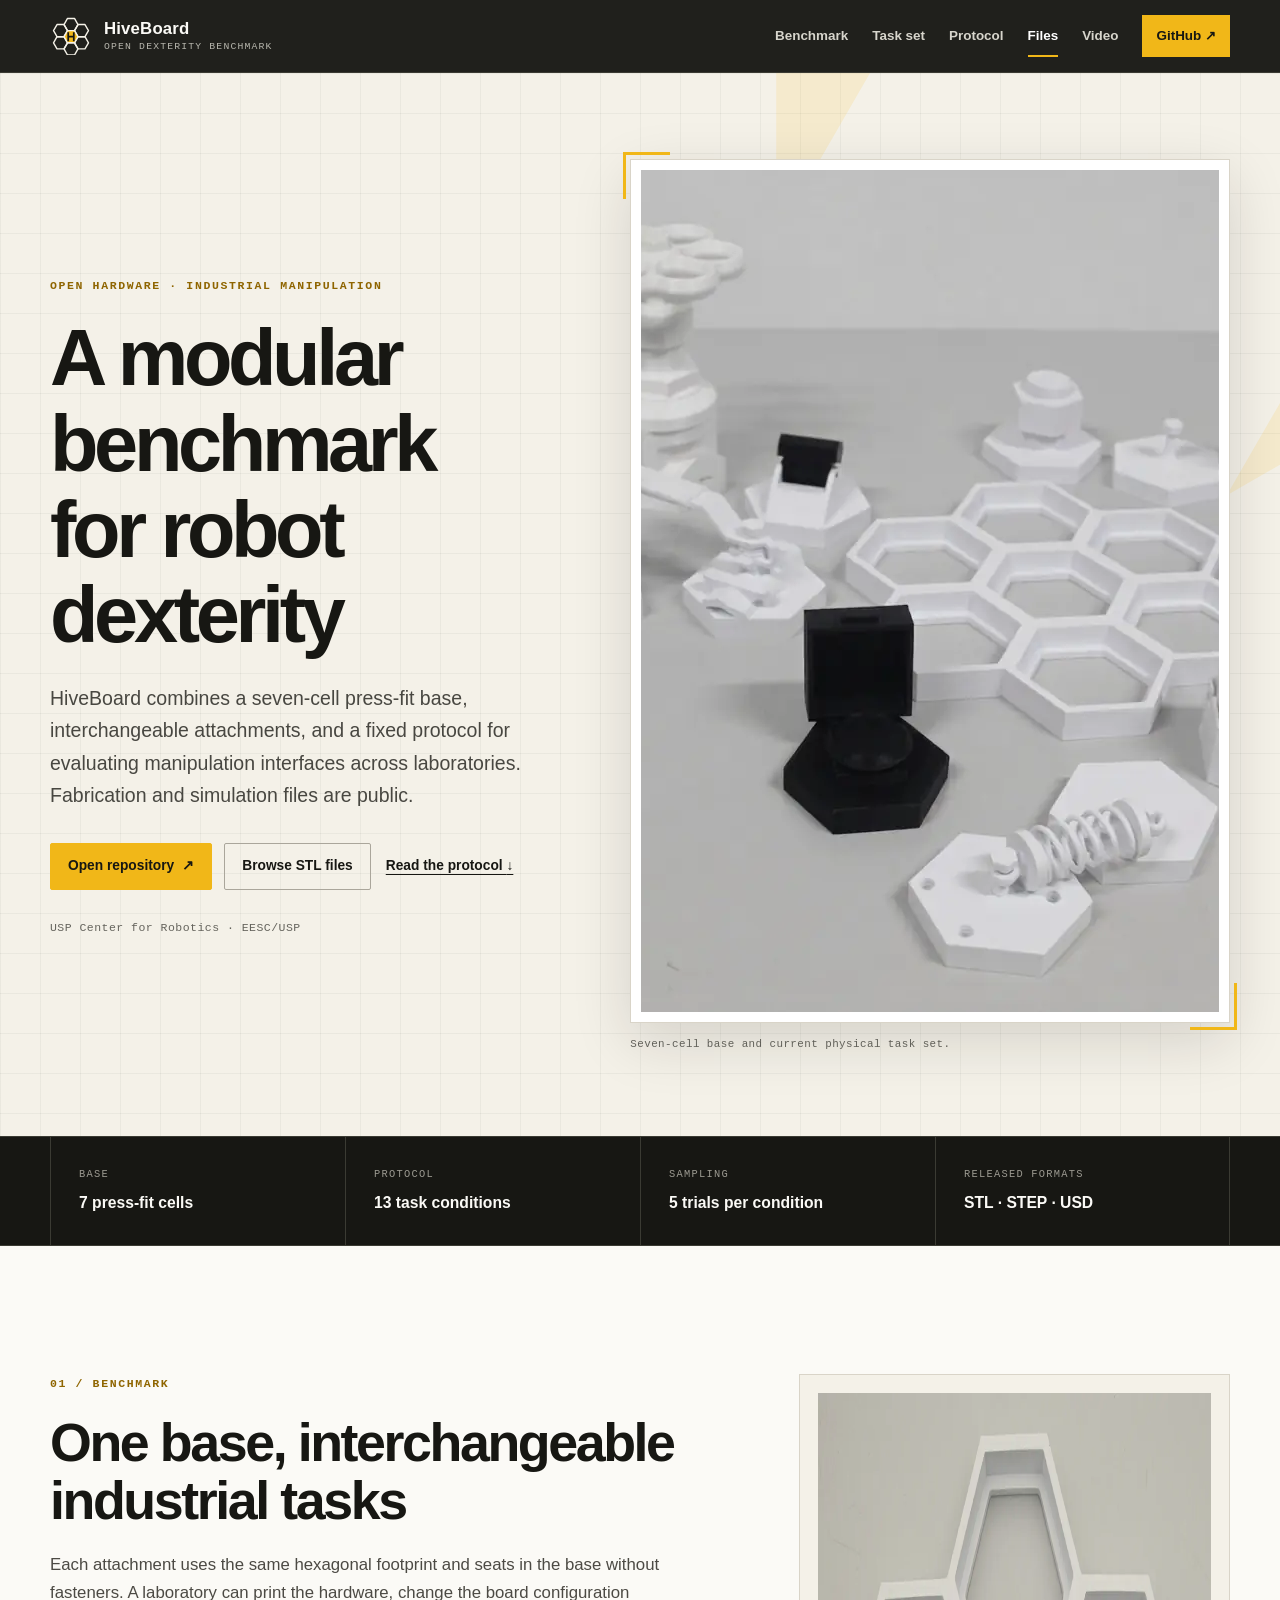
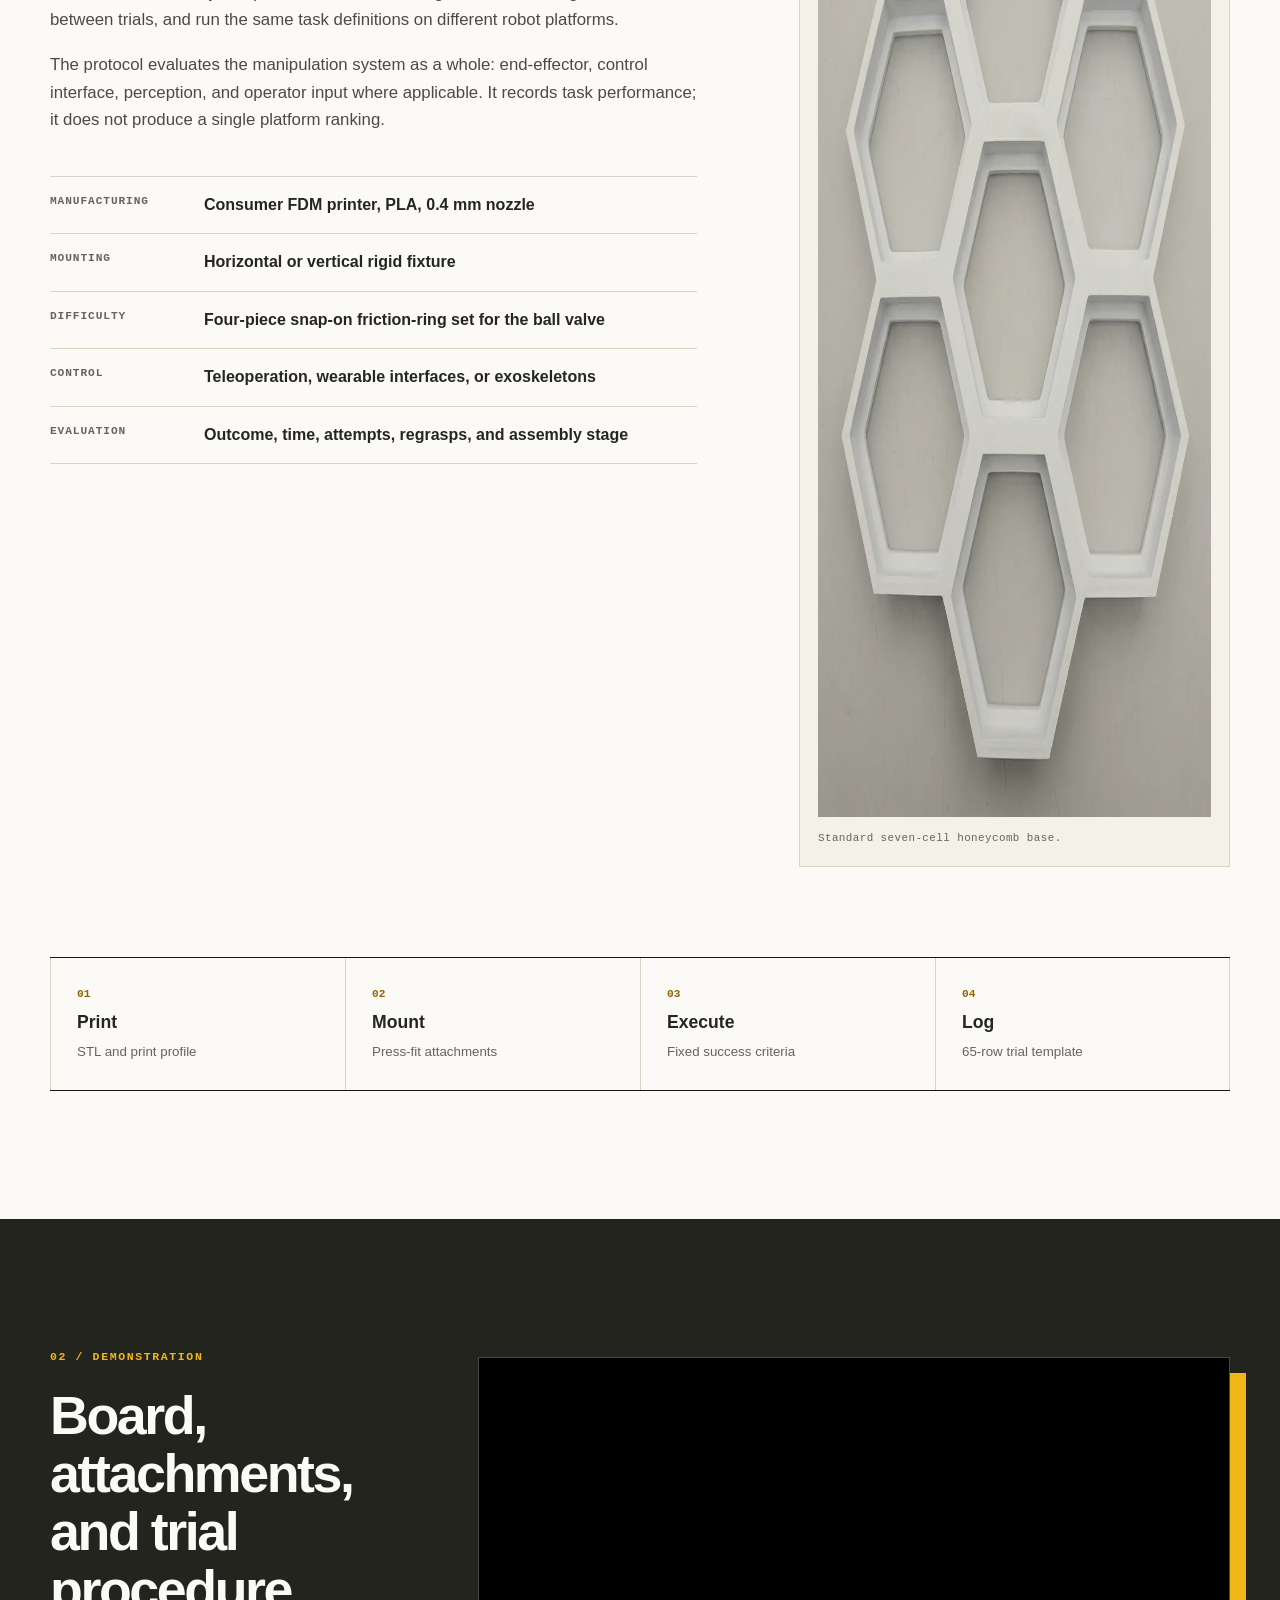
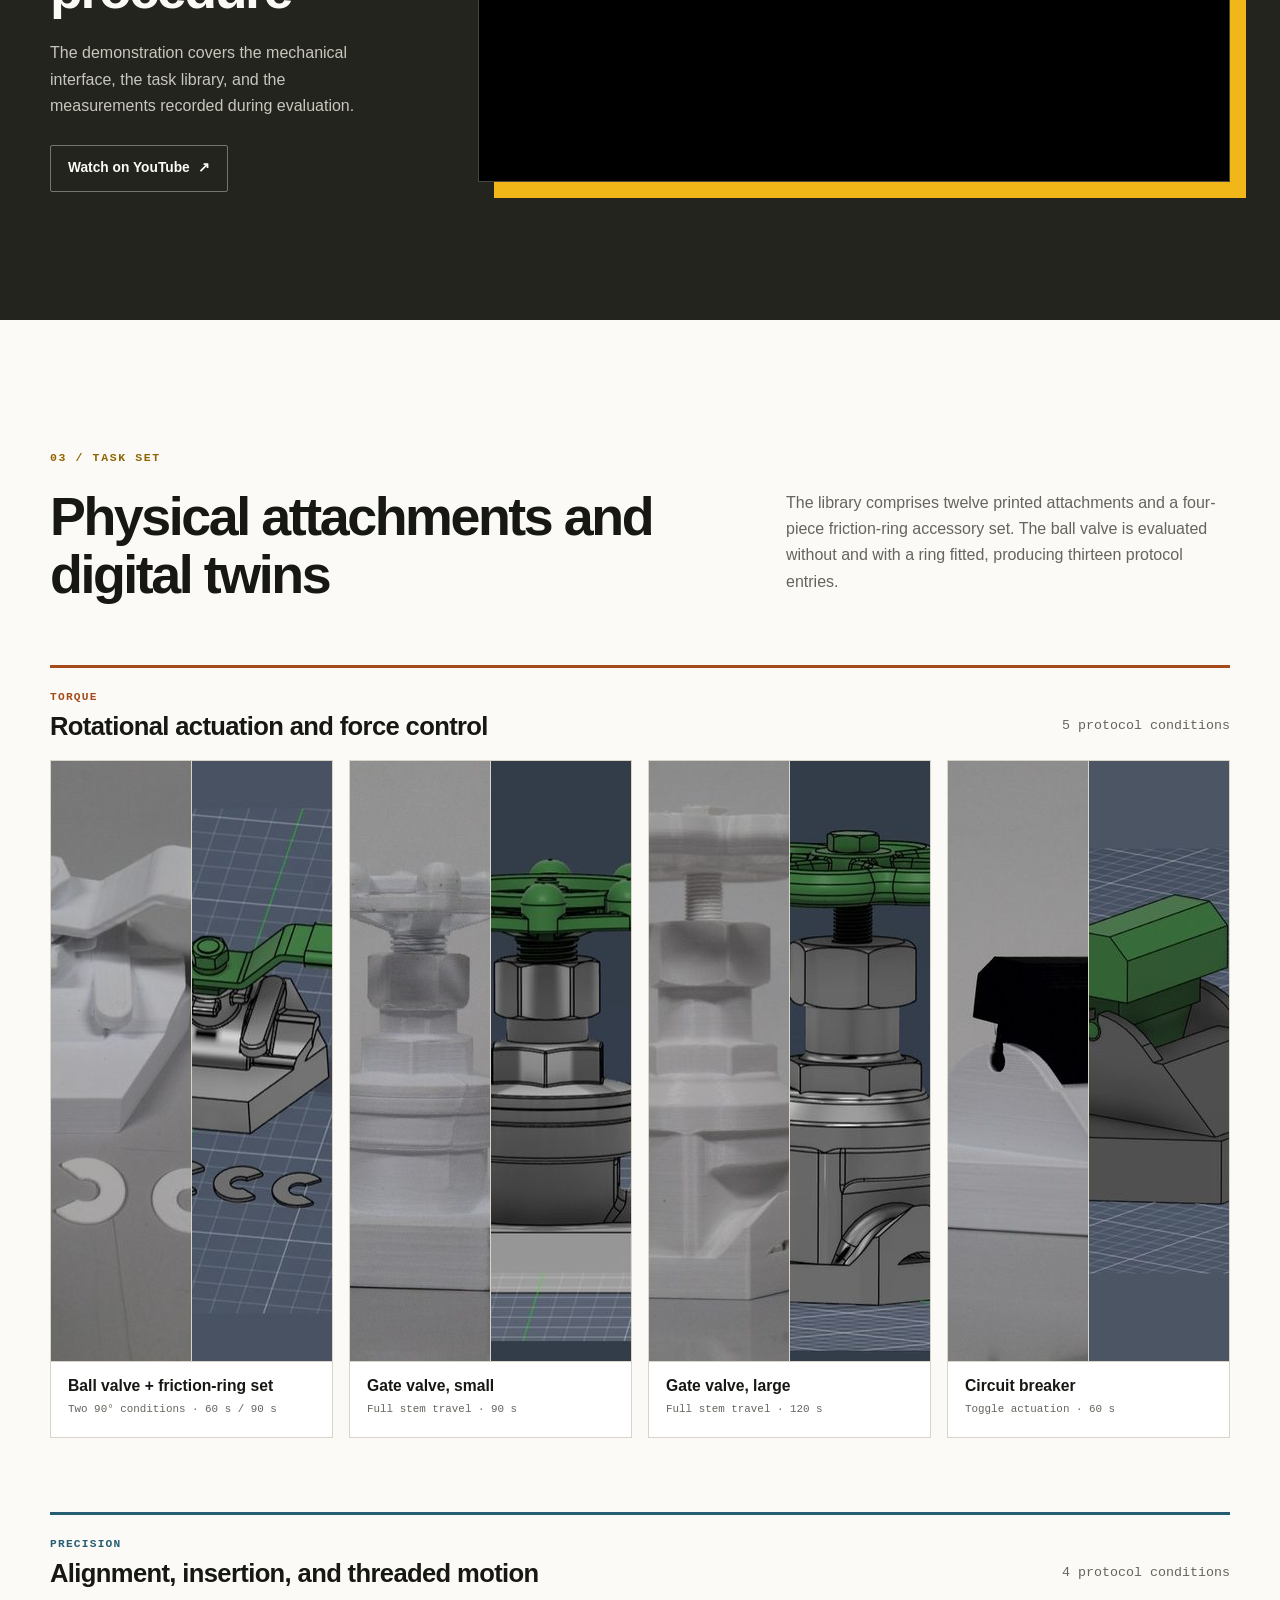
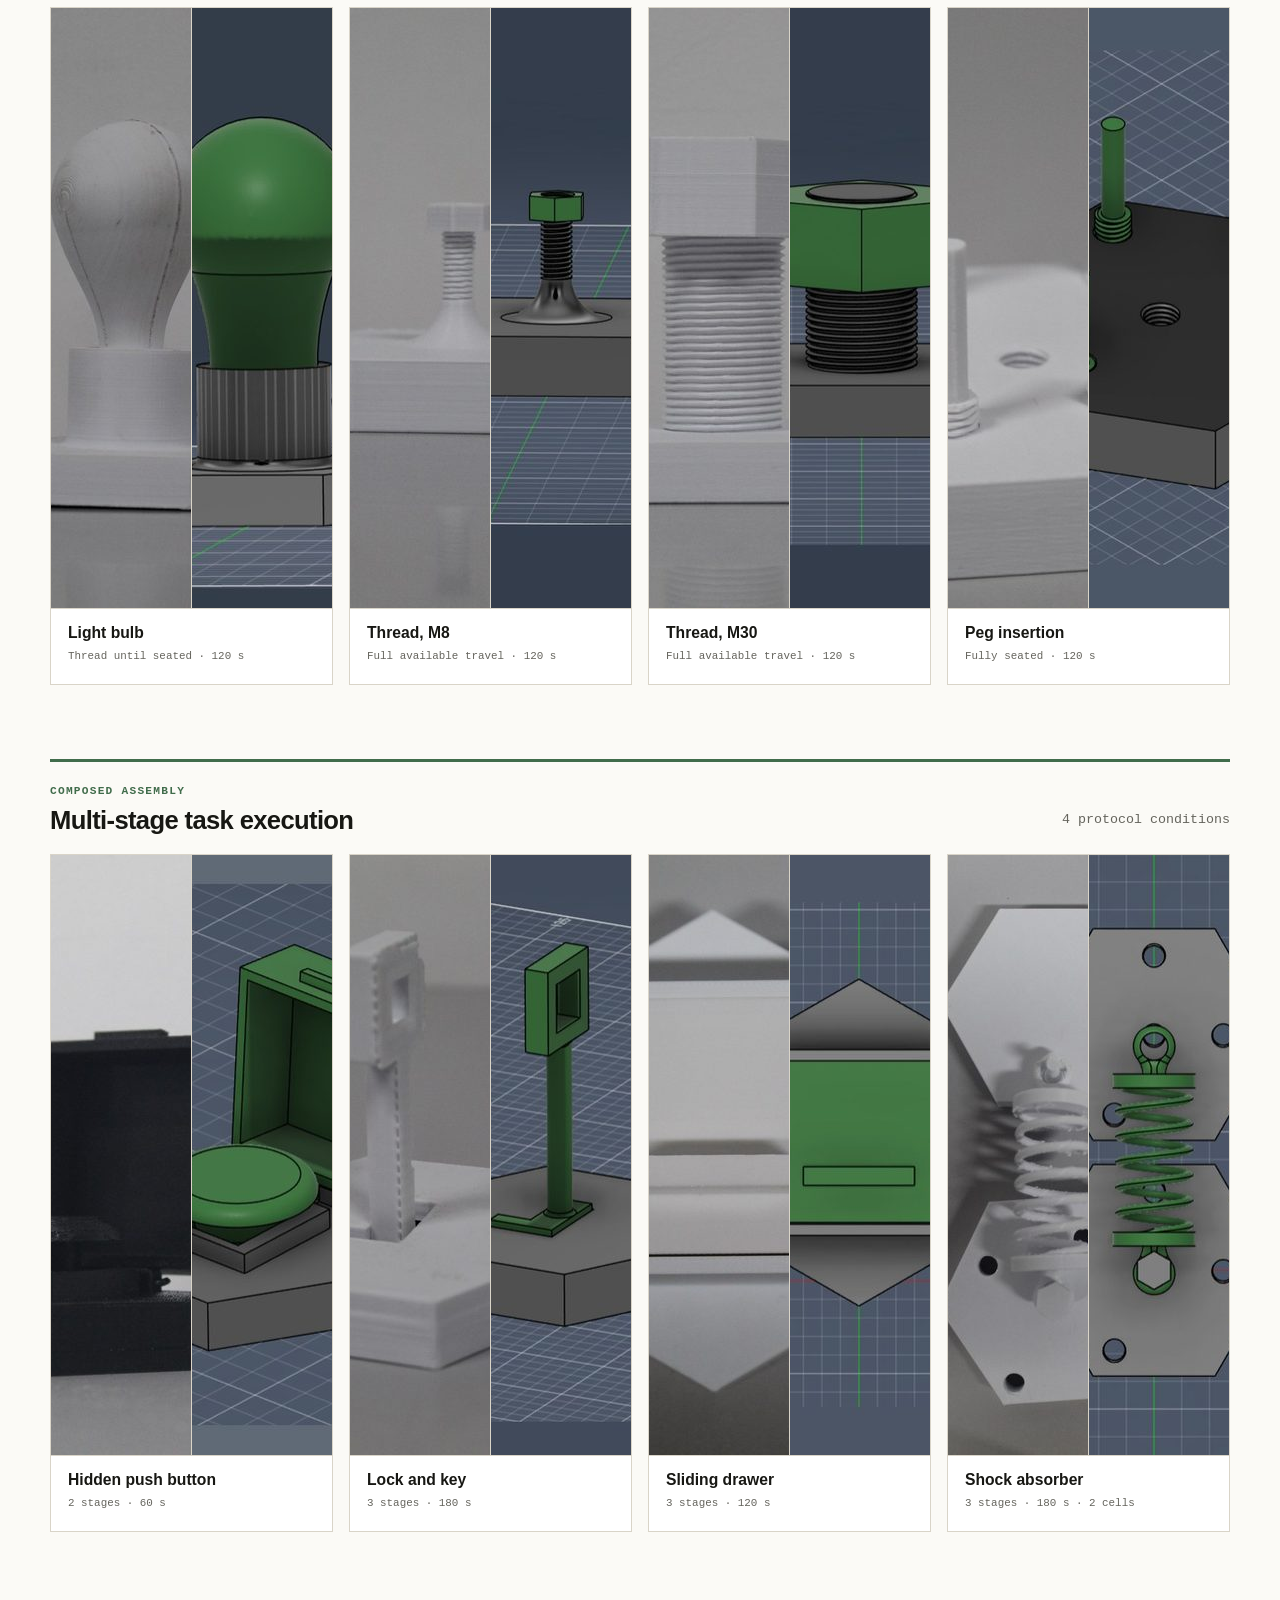
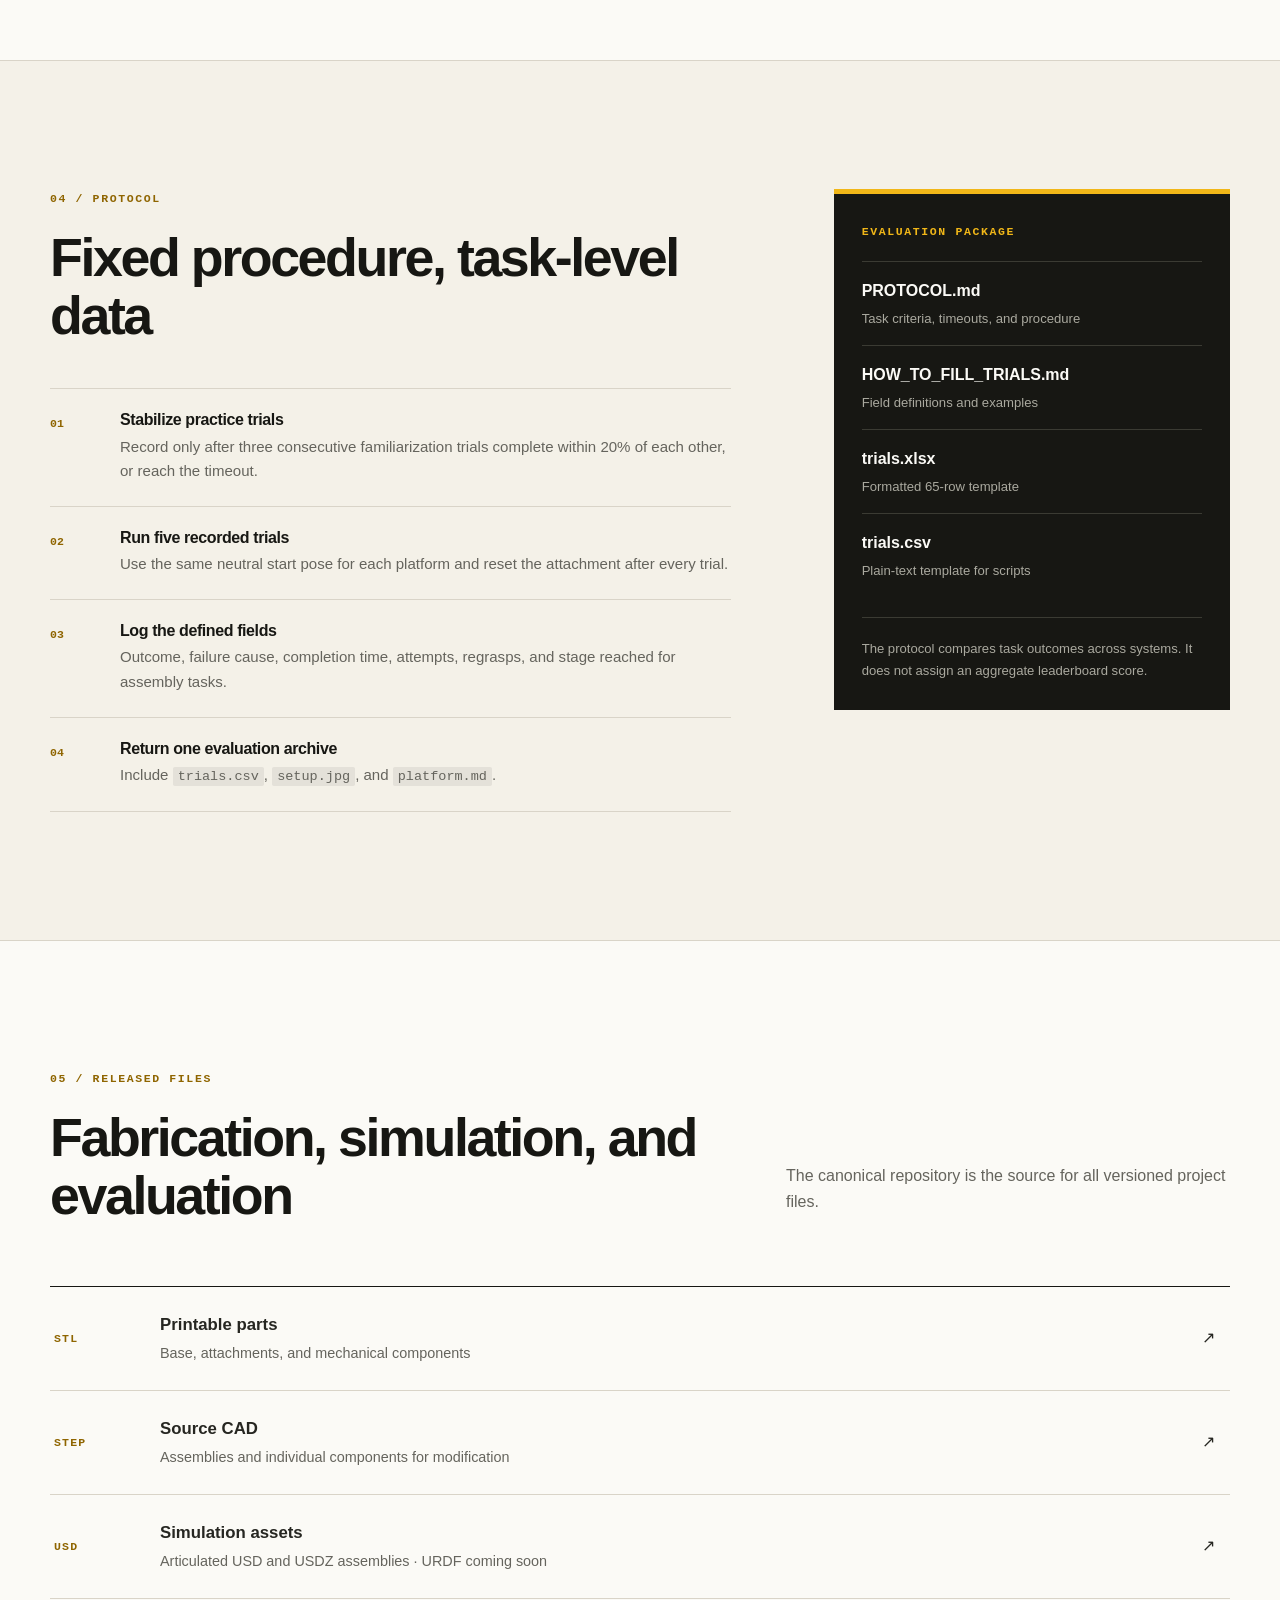
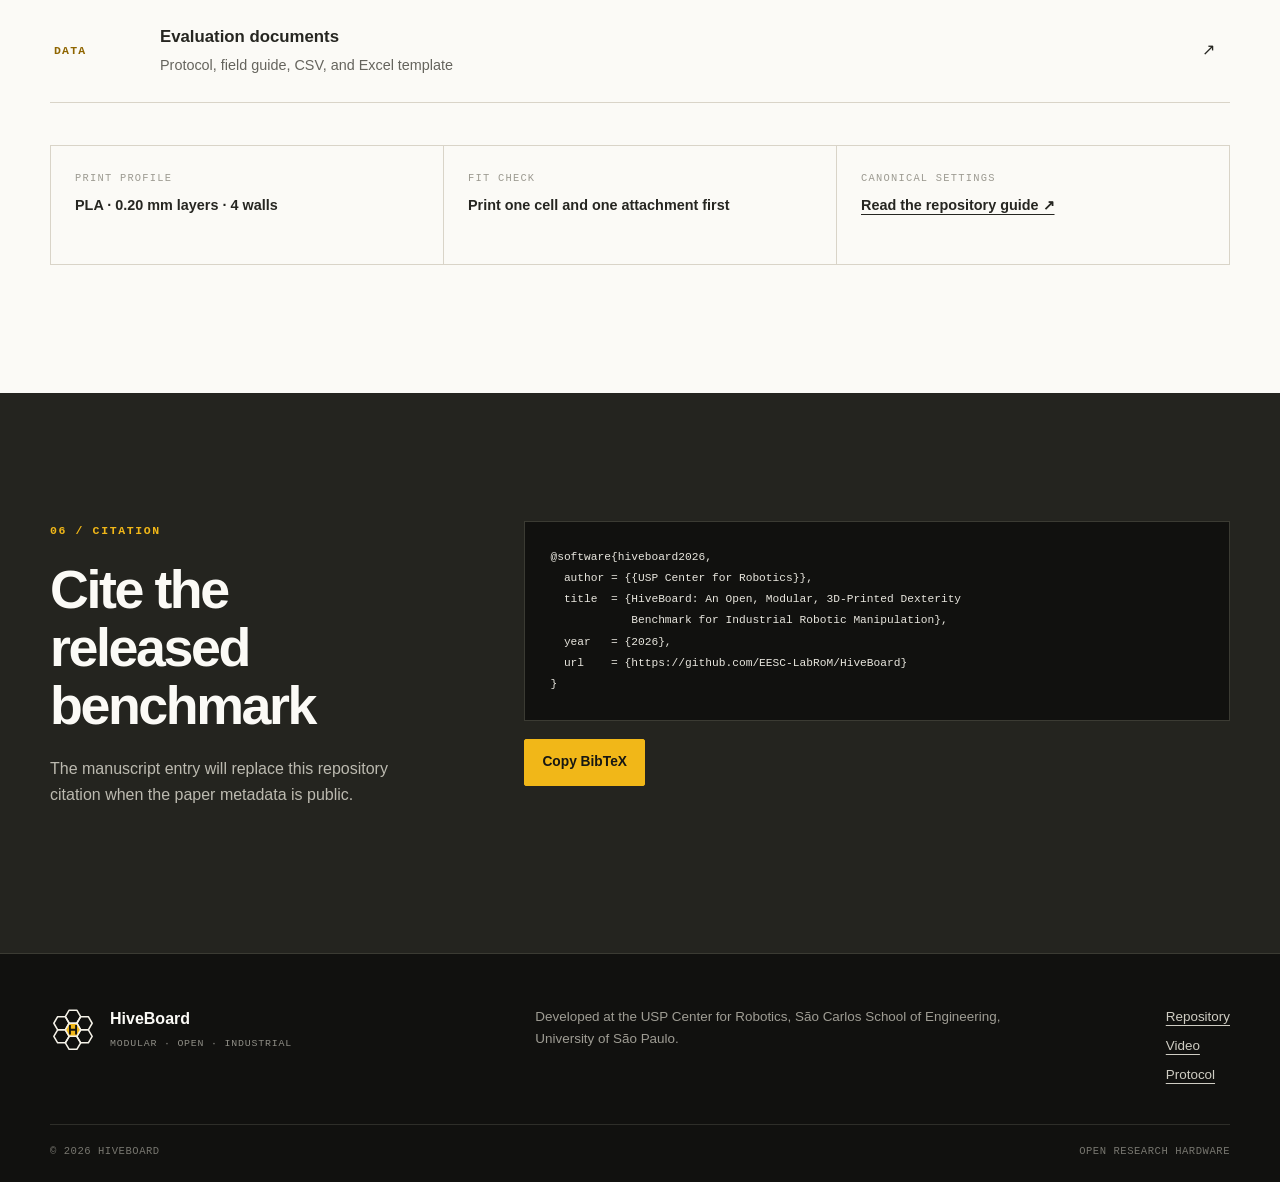
==== commit f0124a5a: "Align website terminology with manuscript" ====
--- a/index.html
+++ b/index.html
@@ -51,7 +51,7 @@
         <div class="hero-copy reveal">
           <p class="kicker">Open hardware · industrial manipulation</p>
           <h1>A modular benchmark for robot dexterity</h1>
-          <p class="hero-lede">HiveBoard combines a seven-cell press-fit base, interchangeable task modules, and a fixed data-collection protocol. The released files cover fabrication, simulation, and cross-laboratory evaluation.</p>
+          <p class="hero-lede">HiveBoard combines a seven-cell press-fit base, interchangeable attachments, and a fixed protocol for evaluating manipulation interfaces across laboratories. Fabrication and simulation files are public.</p>
           <div class="hero-actions">
             <a class="button button-primary" href="https://github.com/EESC-LabRoM/HiveBoard" target="_blank" rel="noopener">Open repository <span aria-hidden="true">↗</span></a>
             <a class="button" href="https://github.com/EESC-LabRoM/HiveBoard/tree/main/STL" target="_blank" rel="noopener">Browse STL files</a>
@@ -64,7 +64,7 @@
           <div class="image-frame">
             <picture>
               <source srcset="assets/hero-clean.webp" type="image/webp">
-              <img src="assets/hero-clean.png" width="1264" height="842" alt="HiveBoard base surrounded by its 3D-printed industrial manipulation modules">
+              <img src="assets/hero-clean.png" width="1264" height="842" alt="HiveBoard base surrounded by its 3D-printed industrial manipulation attachments">
             </picture>
           </div>
           <figcaption>Seven-cell base and current physical task set.</figcaption>
@@ -86,12 +86,13 @@
         <div class="section-copy reveal">
           <p class="section-index">01 / Benchmark</p>
           <h2>One base, interchangeable industrial tasks</h2>
-          <p>Each module uses the same hexagonal footprint and seats in the base without fasteners. A laboratory can print the hardware, change the board configuration between trials, and run the same task definitions on different robot platforms.</p>
+          <p>Each attachment uses the same hexagonal footprint and seats in the base without fasteners. A laboratory can print the hardware, change the board configuration between trials, and run the same task definitions on different robot platforms.</p>
           <p>The protocol evaluates the manipulation system as a whole: end-effector, control interface, perception, and operator input where applicable. It records task performance; it does not produce a single platform ranking.</p>
 
           <dl class="benchmark-details">
             <div><dt>Manufacturing</dt><dd>Consumer FDM printer, PLA, 0.4 mm nozzle</dd></div>
             <div><dt>Mounting</dt><dd>Horizontal or vertical rigid fixture</dd></div>
+            <div><dt>Difficulty</dt><dd>Four-piece snap-on friction-ring set for the ball valve</dd></div>
             <div><dt>Control</dt><dd>Teleoperation, wearable interfaces, or exoskeletons</dd></div>
             <div><dt>Evaluation</dt><dd>Outcome, time, attempts, regrasps, and assembly stage</dd></div>
           </dl>
@@ -108,7 +109,7 @@
 
       <div class="container workflow reveal" role="group" aria-label="Benchmark workflow">
         <div><span>01</span><strong>Print</strong><small>STL and print profile</small></div>
-        <div><span>02</span><strong>Mount</strong><small>Press-fit task modules</small></div>
+        <div><span>02</span><strong>Mount</strong><small>Press-fit attachments</small></div>
         <div><span>03</span><strong>Execute</strong><small>Fixed success criteria</small></div>
         <div><span>04</span><strong>Log</strong><small>65-row trial template</small></div>
       </div>
@@ -118,7 +119,7 @@
       <div class="container video-grid">
         <div class="video-copy reveal">
           <p class="section-index section-index-light">02 / Demonstration</p>
-          <h2>Board, modules, and trial procedure</h2>
+          <h2>Board, attachments, and trial procedure</h2>
           <p>The demonstration covers the mechanical interface, the task library, and the measurements recorded during evaluation.</p>
           <a class="button button-light" href="https://youtu.be/kaYB_Oc64nA" target="_blank" rel="noopener">Watch on YouTube <span aria-hidden="true">↗</span></a>
         </div>
@@ -132,9 +133,9 @@
       <div class="container section-heading reveal">
         <div>
           <p class="section-index">03 / Task set</p>
-          <h2>Physical modules and digital twins</h2>
-        </div>
-        <p>Twelve module designs produce thirteen logged conditions because the ball valve is tested both with and without its friction ring. Images pair printed hardware with its CAD model.</p>
+          <h2>Physical attachments and digital twins</h2>
+        </div>
+        <p>The library comprises twelve printed attachments and a four-piece friction-ring accessory set. The ball valve is evaluated without and with a ring fitted, producing thirteen protocol entries.</p>
       </div>
 
       <div class="container task-category reveal">
@@ -144,19 +145,19 @@
         </header>
         <div class="task-grid">
           <article class="task-card">
-            <div class="twin-pair"><img src="assets/twins/ball_valve_photo.jpg" width="600" height="600" loading="lazy" alt="Printed ball valve module"><img src="assets/twins/ball_valve_cad.jpg" width="600" height="600" loading="lazy" alt="Ball valve CAD model"></div>
-            <div class="task-body"><h4>Ball valve + friction ring</h4><p>90° rotation · 60 s / 90 s</p></div>
-          </article>
-          <article class="task-card">
-            <div class="twin-pair"><img src="assets/twins/gate_small_photo.jpg" width="600" height="600" loading="lazy" alt="Printed small gate valve module"><img src="assets/twins/gate_small_cad.jpg" width="600" height="600" loading="lazy" alt="Small gate valve CAD model"></div>
+            <div class="twin-pair"><img src="assets/twins/ball_valve_photo.jpg" width="600" height="600" loading="lazy" alt="Printed ball valve attachment"><img src="assets/twins/ball_valve_cad.jpg" width="600" height="600" loading="lazy" alt="Ball valve CAD model"></div>
+            <div class="task-body"><h4>Ball valve + friction-ring set</h4><p>Two 90° conditions · 60 s / 90 s</p></div>
+          </article>
+          <article class="task-card">
+            <div class="twin-pair"><img src="assets/twins/gate_small_photo.jpg" width="600" height="600" loading="lazy" alt="Printed small gate valve attachment"><img src="assets/twins/gate_small_cad.jpg" width="600" height="600" loading="lazy" alt="Small gate valve CAD model"></div>
             <div class="task-body"><h4>Gate valve, small</h4><p>Full stem travel · 90 s</p></div>
           </article>
           <article class="task-card">
-            <div class="twin-pair"><img src="assets/twins/gate_large_photo.jpg" width="600" height="600" loading="lazy" alt="Printed large gate valve module"><img src="assets/twins/gate_large_cad.jpg" width="600" height="600" loading="lazy" alt="Large gate valve CAD model"></div>
+            <div class="twin-pair"><img src="assets/twins/gate_large_photo.jpg" width="600" height="600" loading="lazy" alt="Printed large gate valve attachment"><img src="assets/twins/gate_large_cad.jpg" width="600" height="600" loading="lazy" alt="Large gate valve CAD model"></div>
             <div class="task-body"><h4>Gate valve, large</h4><p>Full stem travel · 120 s</p></div>
           </article>
           <article class="task-card">
-            <div class="twin-pair"><img src="assets/twins/breaker_photo.jpg" width="600" height="600" loading="lazy" alt="Printed circuit breaker module"><img src="assets/twins/breaker_cad.jpg" width="600" height="600" loading="lazy" alt="Circuit breaker CAD model"></div>
+            <div class="twin-pair"><img src="assets/twins/breaker_photo.jpg" width="600" height="600" loading="lazy" alt="Printed circuit breaker attachment"><img src="assets/twins/breaker_cad.jpg" width="600" height="600" loading="lazy" alt="Circuit breaker CAD model"></div>
             <div class="task-body"><h4>Circuit breaker</h4><p>Toggle actuation · 60 s</p></div>
           </article>
         </div>
@@ -169,19 +170,19 @@
         </header>
         <div class="task-grid">
           <article class="task-card">
-            <div class="twin-pair"><img src="assets/twins/lightbulb_photo.jpg" width="600" height="600" loading="lazy" alt="Printed light bulb module"><img src="assets/twins/lightbulb_cad.jpg" width="600" height="600" loading="lazy" alt="Light bulb module CAD model"></div>
+            <div class="twin-pair"><img src="assets/twins/lightbulb_photo.jpg" width="600" height="600" loading="lazy" alt="Printed light bulb attachment"><img src="assets/twins/lightbulb_cad.jpg" width="600" height="600" loading="lazy" alt="Light bulb attachment CAD model"></div>
             <div class="task-body"><h4>Light bulb</h4><p>Thread until seated · 120 s</p></div>
           </article>
           <article class="task-card">
-            <div class="twin-pair"><img src="assets/twins/thread_m8_photo.jpg" width="600" height="600" loading="lazy" alt="Printed M8 thread module"><img src="assets/twins/thread_m8_cad.jpg" width="600" height="600" loading="lazy" alt="M8 thread CAD model"></div>
+            <div class="twin-pair"><img src="assets/twins/thread_m8_photo.jpg" width="600" height="600" loading="lazy" alt="Printed M8 thread attachment"><img src="assets/twins/thread_m8_cad.jpg" width="600" height="600" loading="lazy" alt="M8 thread CAD model"></div>
             <div class="task-body"><h4>Thread, M8</h4><p>Full available travel · 120 s</p></div>
           </article>
           <article class="task-card">
-            <div class="twin-pair"><img src="assets/twins/thread_m30_photo.jpg" width="600" height="600" loading="lazy" alt="Printed M30 thread module"><img src="assets/twins/thread_m30_cad.jpg" width="600" height="600" loading="lazy" alt="M30 thread CAD model"></div>
+            <div class="twin-pair"><img src="assets/twins/thread_m30_photo.jpg" width="600" height="600" loading="lazy" alt="Printed M30 thread attachment"><img src="assets/twins/thread_m30_cad.jpg" width="600" height="600" loading="lazy" alt="M30 thread CAD model"></div>
             <div class="task-body"><h4>Thread, M30</h4><p>Full available travel · 120 s</p></div>
           </article>
           <article class="task-card">
-            <div class="twin-pair"><img src="assets/twins/pegs_photo.jpg" width="600" height="600" loading="lazy" alt="Printed peg insertion module"><img src="assets/twins/pegs_cad.jpg" width="600" height="600" loading="lazy" alt="Peg insertion CAD model"></div>
+            <div class="twin-pair"><img src="assets/twins/pegs_photo.jpg" width="600" height="600" loading="lazy" alt="Printed peg insertion attachment"><img src="assets/twins/pegs_cad.jpg" width="600" height="600" loading="lazy" alt="Peg insertion CAD model"></div>
             <div class="task-body"><h4>Peg insertion</h4><p>Fully seated · 120 s</p></div>
           </article>
         </div>
@@ -194,19 +195,19 @@
         </header>
         <div class="task-grid">
           <article class="task-card">
-            <div class="twin-pair"><img src="assets/twins/button_photo.jpg" width="600" height="600" loading="lazy" alt="Printed covered push-button module"><img src="assets/twins/button_cad.jpg" width="600" height="600" loading="lazy" alt="Covered push-button CAD model"></div>
+            <div class="twin-pair"><img src="assets/twins/button_photo.jpg" width="600" height="600" loading="lazy" alt="Printed covered push-button attachment"><img src="assets/twins/button_cad.jpg" width="600" height="600" loading="lazy" alt="Covered push-button CAD model"></div>
             <div class="task-body"><h4>Hidden push button</h4><p>2 stages · 60 s</p></div>
           </article>
           <article class="task-card">
-            <div class="twin-pair"><img src="assets/twins/lock_photo.jpg" width="600" height="600" loading="lazy" alt="Printed lock and key module"><img src="assets/twins/lock_cad.jpg" width="600" height="600" loading="lazy" alt="Lock and key CAD model"></div>
+            <div class="twin-pair"><img src="assets/twins/lock_photo.jpg" width="600" height="600" loading="lazy" alt="Printed lock and key attachment"><img src="assets/twins/lock_cad.jpg" width="600" height="600" loading="lazy" alt="Lock and key CAD model"></div>
             <div class="task-body"><h4>Lock and key</h4><p>3 stages · 180 s</p></div>
           </article>
           <article class="task-card">
-            <div class="twin-pair"><img src="assets/twins/drawer_photo.jpg" width="600" height="600" loading="lazy" alt="Printed sliding drawer module"><img src="assets/twins/drawer_cad.jpg" width="600" height="600" loading="lazy" alt="Sliding drawer CAD model"></div>
+            <div class="twin-pair"><img src="assets/twins/drawer_photo.jpg" width="600" height="600" loading="lazy" alt="Printed sliding drawer attachment"><img src="assets/twins/drawer_cad.jpg" width="600" height="600" loading="lazy" alt="Sliding drawer CAD model"></div>
             <div class="task-body"><h4>Sliding drawer</h4><p>3 stages · 120 s</p></div>
           </article>
           <article class="task-card">
-            <div class="twin-pair"><img src="assets/twins/damper_photo.jpg" width="600" height="600" loading="lazy" alt="Printed shock absorber module"><img src="assets/twins/damper_cad.jpg" width="600" height="600" loading="lazy" alt="Shock absorber CAD model"></div>
+            <div class="twin-pair"><img src="assets/twins/damper_photo.jpg" width="600" height="600" loading="lazy" alt="Printed shock absorber attachment"><img src="assets/twins/damper_cad.jpg" width="600" height="600" loading="lazy" alt="Shock absorber CAD model"></div>
             <div class="task-body"><h4>Shock absorber</h4><p>3 stages · 180 s · 2 cells</p></div>
           </article>
         </div>
@@ -247,15 +248,15 @@
       </div>
 
       <div class="container files-list reveal">
-        <a href="https://github.com/EESC-LabRoM/HiveBoard/tree/main/STL" target="_blank" rel="noopener"><span class="file-code">STL</span><div><strong>Printable parts</strong><p>Base, task modules, and mechanical components</p></div><span aria-hidden="true">↗</span></a>
+        <a href="https://github.com/EESC-LabRoM/HiveBoard/tree/main/STL" target="_blank" rel="noopener"><span class="file-code">STL</span><div><strong>Printable parts</strong><p>Base, attachments, and mechanical components</p></div><span aria-hidden="true">↗</span></a>
         <a href="https://github.com/EESC-LabRoM/HiveBoard/tree/main/CAD" target="_blank" rel="noopener"><span class="file-code">STEP</span><div><strong>Source CAD</strong><p>Assemblies and individual components for modification</p></div><span aria-hidden="true">↗</span></a>
-        <a href="https://github.com/EESC-LabRoM/HiveBoard/tree/main/Simulation" target="_blank" rel="noopener"><span class="file-code">USD</span><div><strong>Simulation assets</strong><p>USD and USDZ assemblies · URDF coming soon</p></div><span aria-hidden="true">↗</span></a>
+        <a href="https://github.com/EESC-LabRoM/HiveBoard/tree/main/Simulation" target="_blank" rel="noopener"><span class="file-code">USD</span><div><strong>Simulation assets</strong><p>Articulated USD and USDZ assemblies · URDF coming soon</p></div><span aria-hidden="true">↗</span></a>
         <a href="https://github.com/EESC-LabRoM/HiveBoard/tree/main/Documentation" target="_blank" rel="noopener"><span class="file-code">DATA</span><div><strong>Evaluation documents</strong><p>Protocol, field guide, CSV, and Excel template</p></div><span aria-hidden="true">↗</span></a>
       </div>
 
       <div class="container build-notes reveal">
         <div><span>Print profile</span><strong>PLA · 0.20 mm layers · 4 walls</strong></div>
-        <div><span>Fit check</span><strong>Print one cell and one module first</strong></div>
+        <div><span>Fit check</span><strong>Print one cell and one attachment first</strong></div>
         <div><span>Canonical settings</span><a href="https://github.com/EESC-LabRoM/HiveBoard#recommended-3d-printing-settings" target="_blank" rel="noopener">Read the repository guide ↗</a></div>
       </div>
     </section>
@@ -269,7 +270,7 @@
         </div>
         <div class="citation-box reveal">
           <pre><code id="repository-citation">@software{hiveboard2026,
-  author = {{EESC/USP Mobile Robotics Laboratory}},
+  author = {{USP Center for Robotics}},
   title  = {HiveBoard: An Open, Modular, 3D-Printed Dexterity
             Benchmark for Industrial Robotic Manipulation},
   year   = {2026},
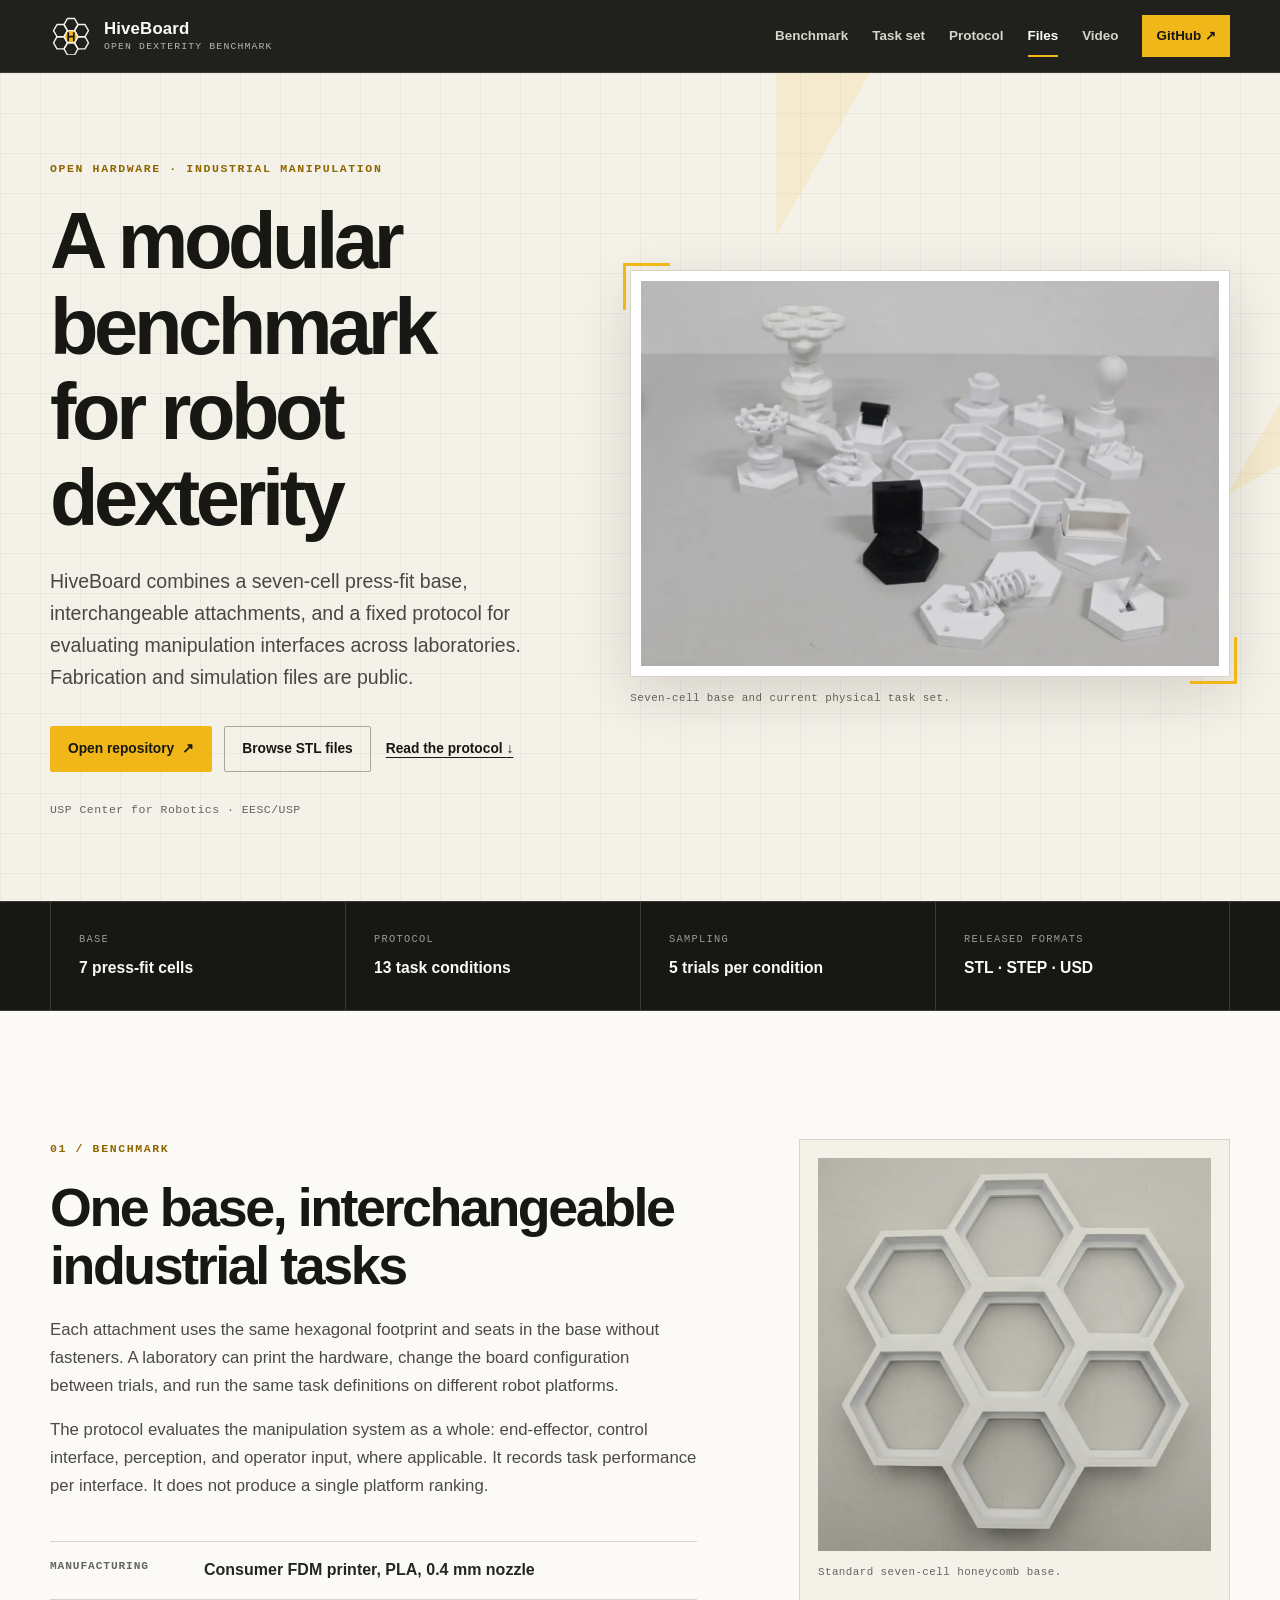
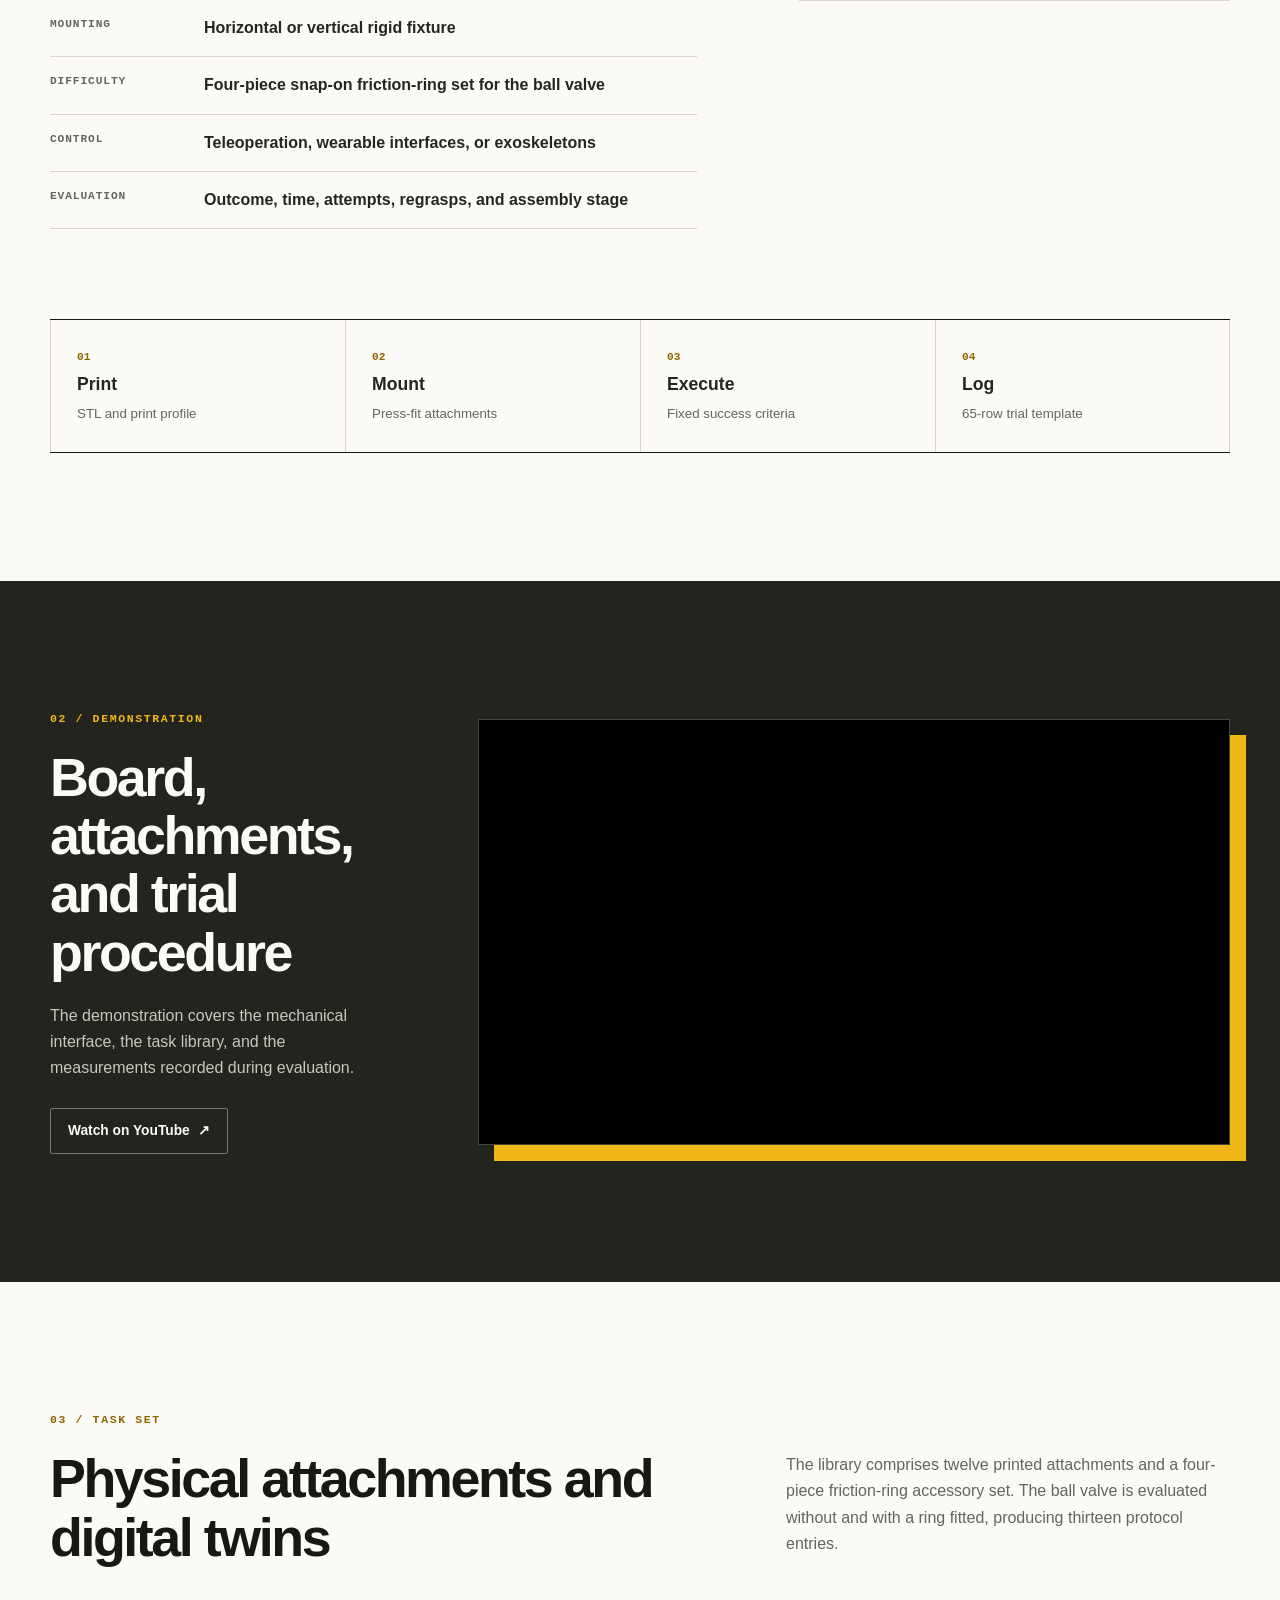
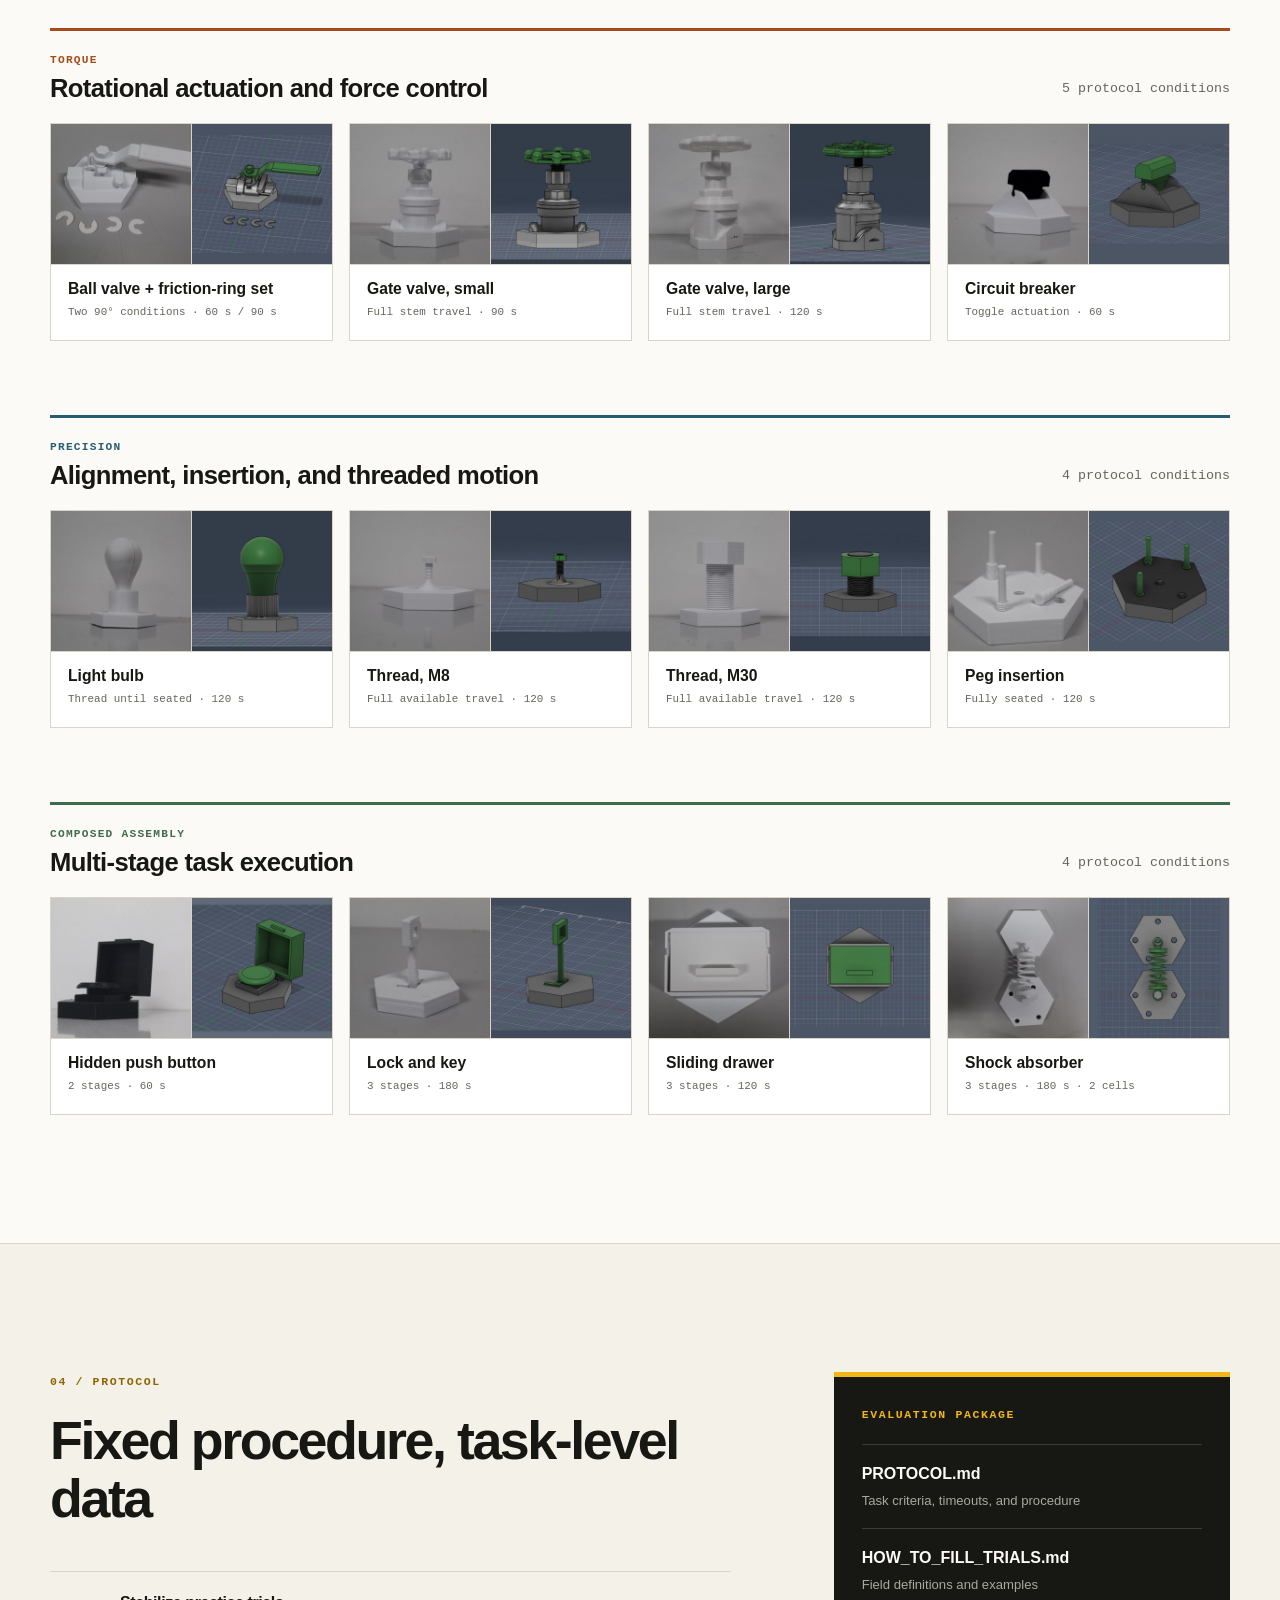
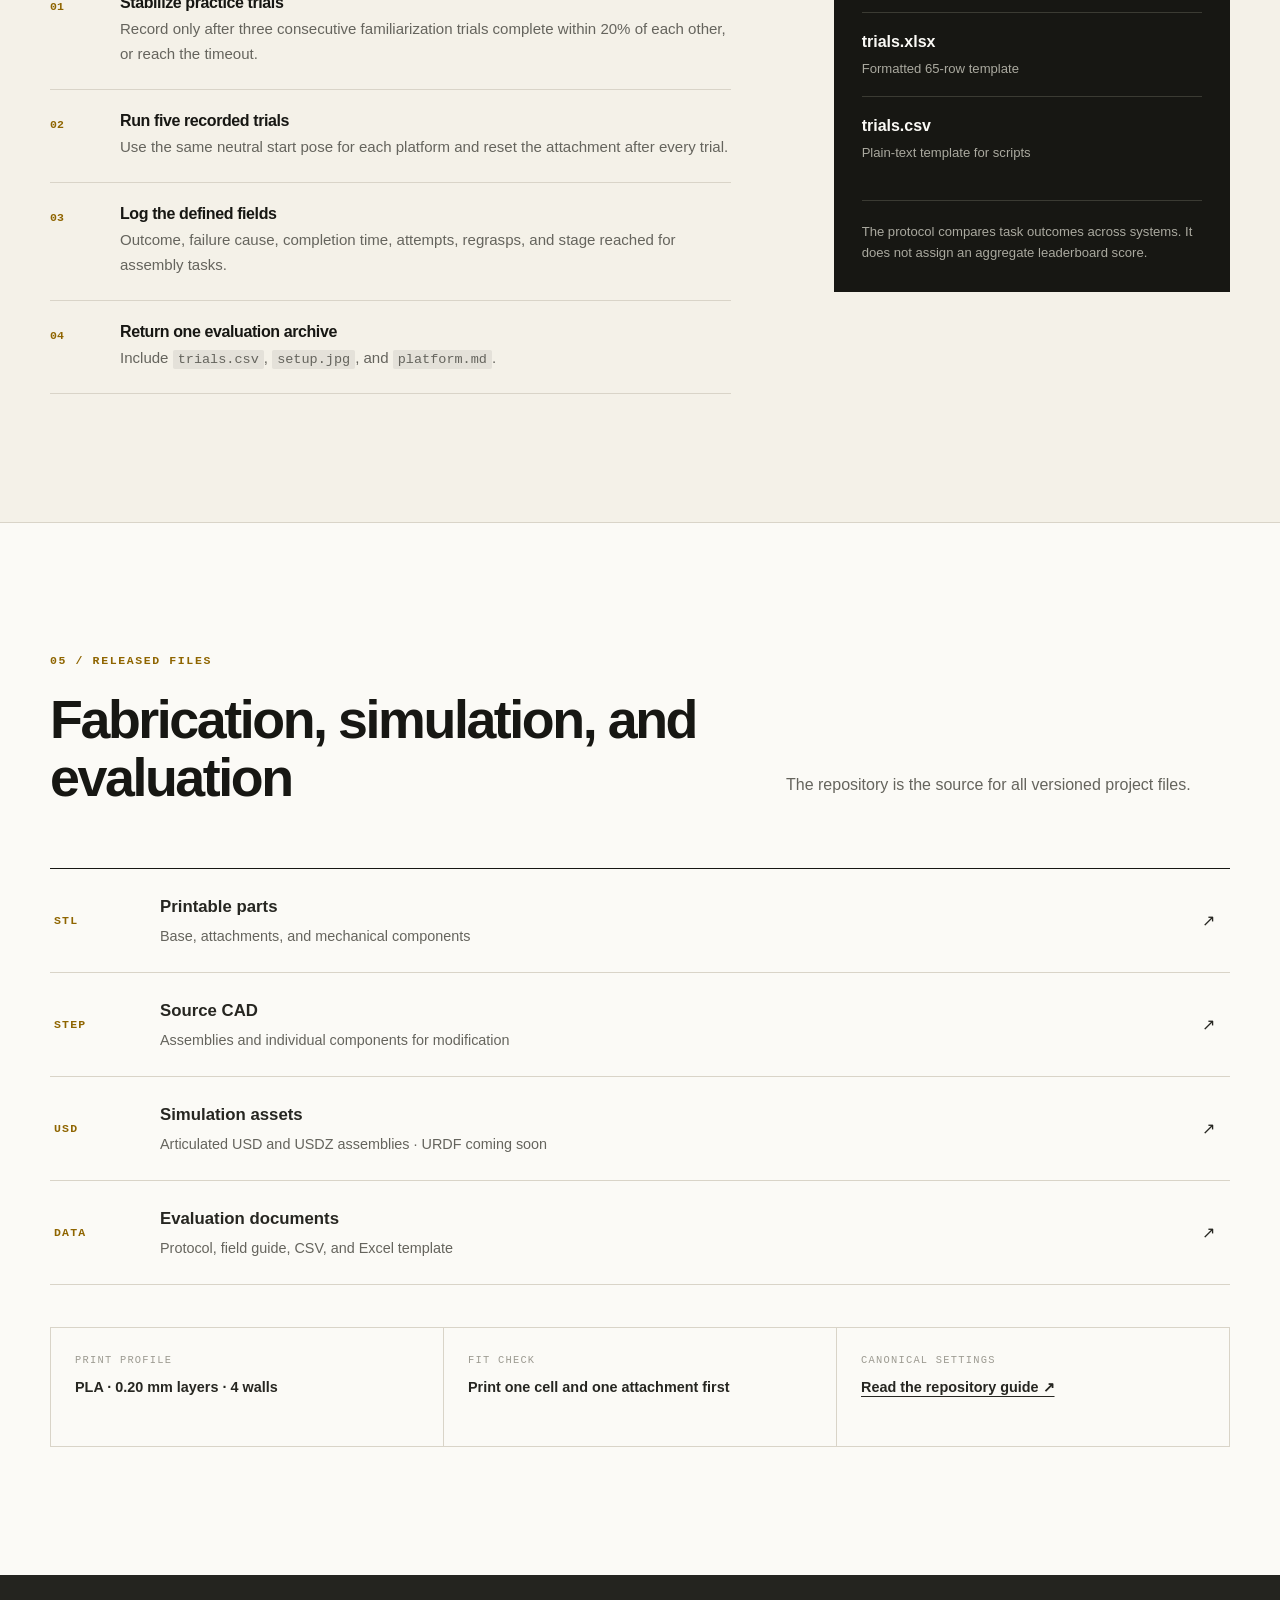
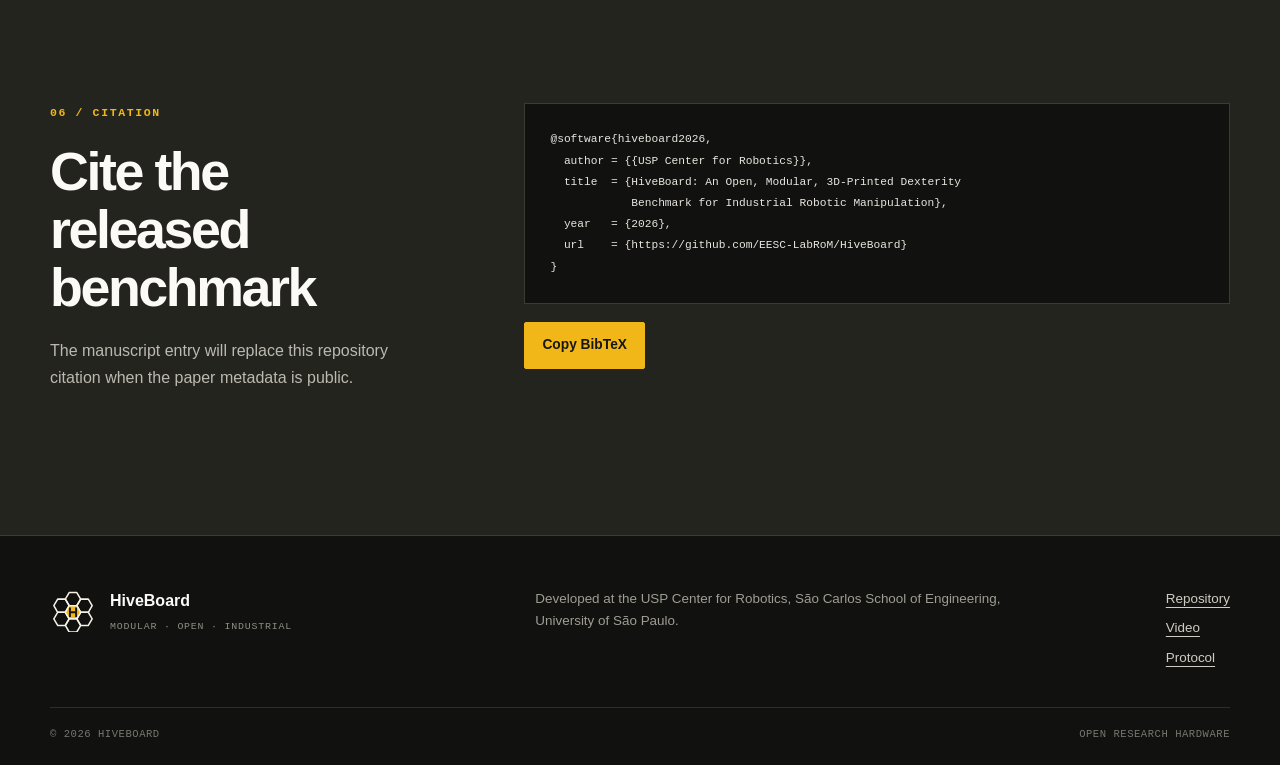
==== commit f6d51c2a: "Refine text for clarity in index.html" ====
--- a/index.html
+++ b/index.html
@@ -87,7 +87,7 @@
           <p class="section-index">01 / Benchmark</p>
           <h2>One base, interchangeable industrial tasks</h2>
           <p>Each attachment uses the same hexagonal footprint and seats in the base without fasteners. A laboratory can print the hardware, change the board configuration between trials, and run the same task definitions on different robot platforms.</p>
-          <p>The protocol evaluates the manipulation system as a whole: end-effector, control interface, perception, and operator input where applicable. It records task performance; it does not produce a single platform ranking.</p>
+          <p>The protocol evaluates the manipulation system as a whole: end-effector, control interface, perception, and operator input, where applicable. It records task performance per interface. It does not produce a single platform ranking.</p>
 
           <dl class="benchmark-details">
             <div><dt>Manufacturing</dt><dd>Consumer FDM printer, PLA, 0.4 mm nozzle</dd></div>
@@ -244,7 +244,7 @@
           <p class="section-index">05 / Released files</p>
           <h2>Fabrication, simulation, and evaluation</h2>
         </div>
-        <p>The canonical repository is the source for all versioned project files.</p>
+        <p>The repository is the source for all versioned project files.</p>
       </div>
 
       <div class="container files-list reveal">
--- a/style.css
+++ b/style.css
@@ -43,6 +43,7 @@
 
 img {
   max-width: 100%;
+  height: auto;
 }
 
 a {
@@ -423,8 +424,7 @@
 .image-frame img {
   display: block;
   width: 100%;
-  aspect-ratio: 1.5 / 1;
-  object-fit: cover;
+  height: auto;
   filter: contrast(1.02) saturate(0.82);
 }
 
@@ -529,6 +529,7 @@
 .base-figure img {
   display: block;
   width: 100%;
+  height: auto;
   mix-blend-mode: multiply;
 }
 
@@ -715,6 +716,7 @@
 .twin-pair {
   display: grid;
   grid-template-columns: 1fr 1fr;
+  align-items: start;
   gap: 1px;
   background: var(--line);
   border-bottom: 1px solid var(--line);
@@ -723,8 +725,7 @@
 .twin-pair img {
   display: block;
   width: 100%;
-  aspect-ratio: 1 / 1;
-  object-fit: cover;
+  height: auto;
   background: #eceae4;
 }
 
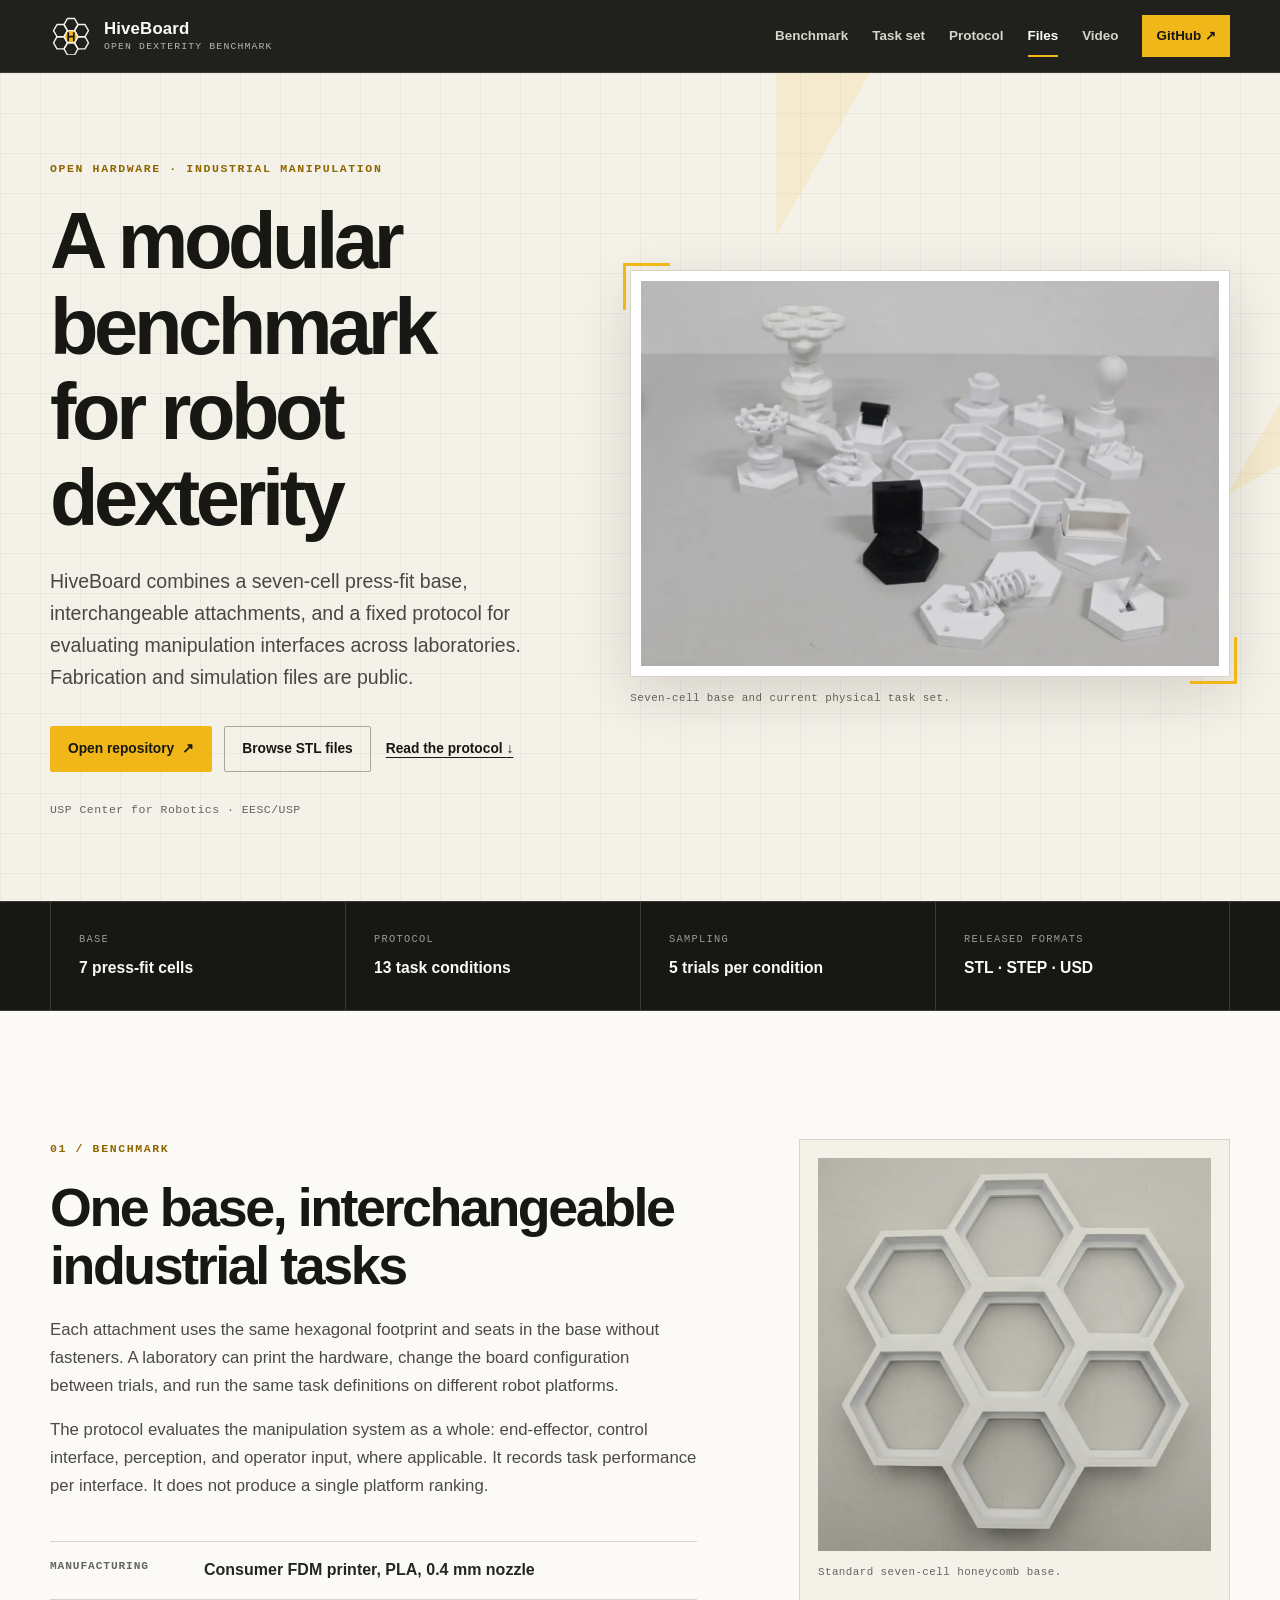
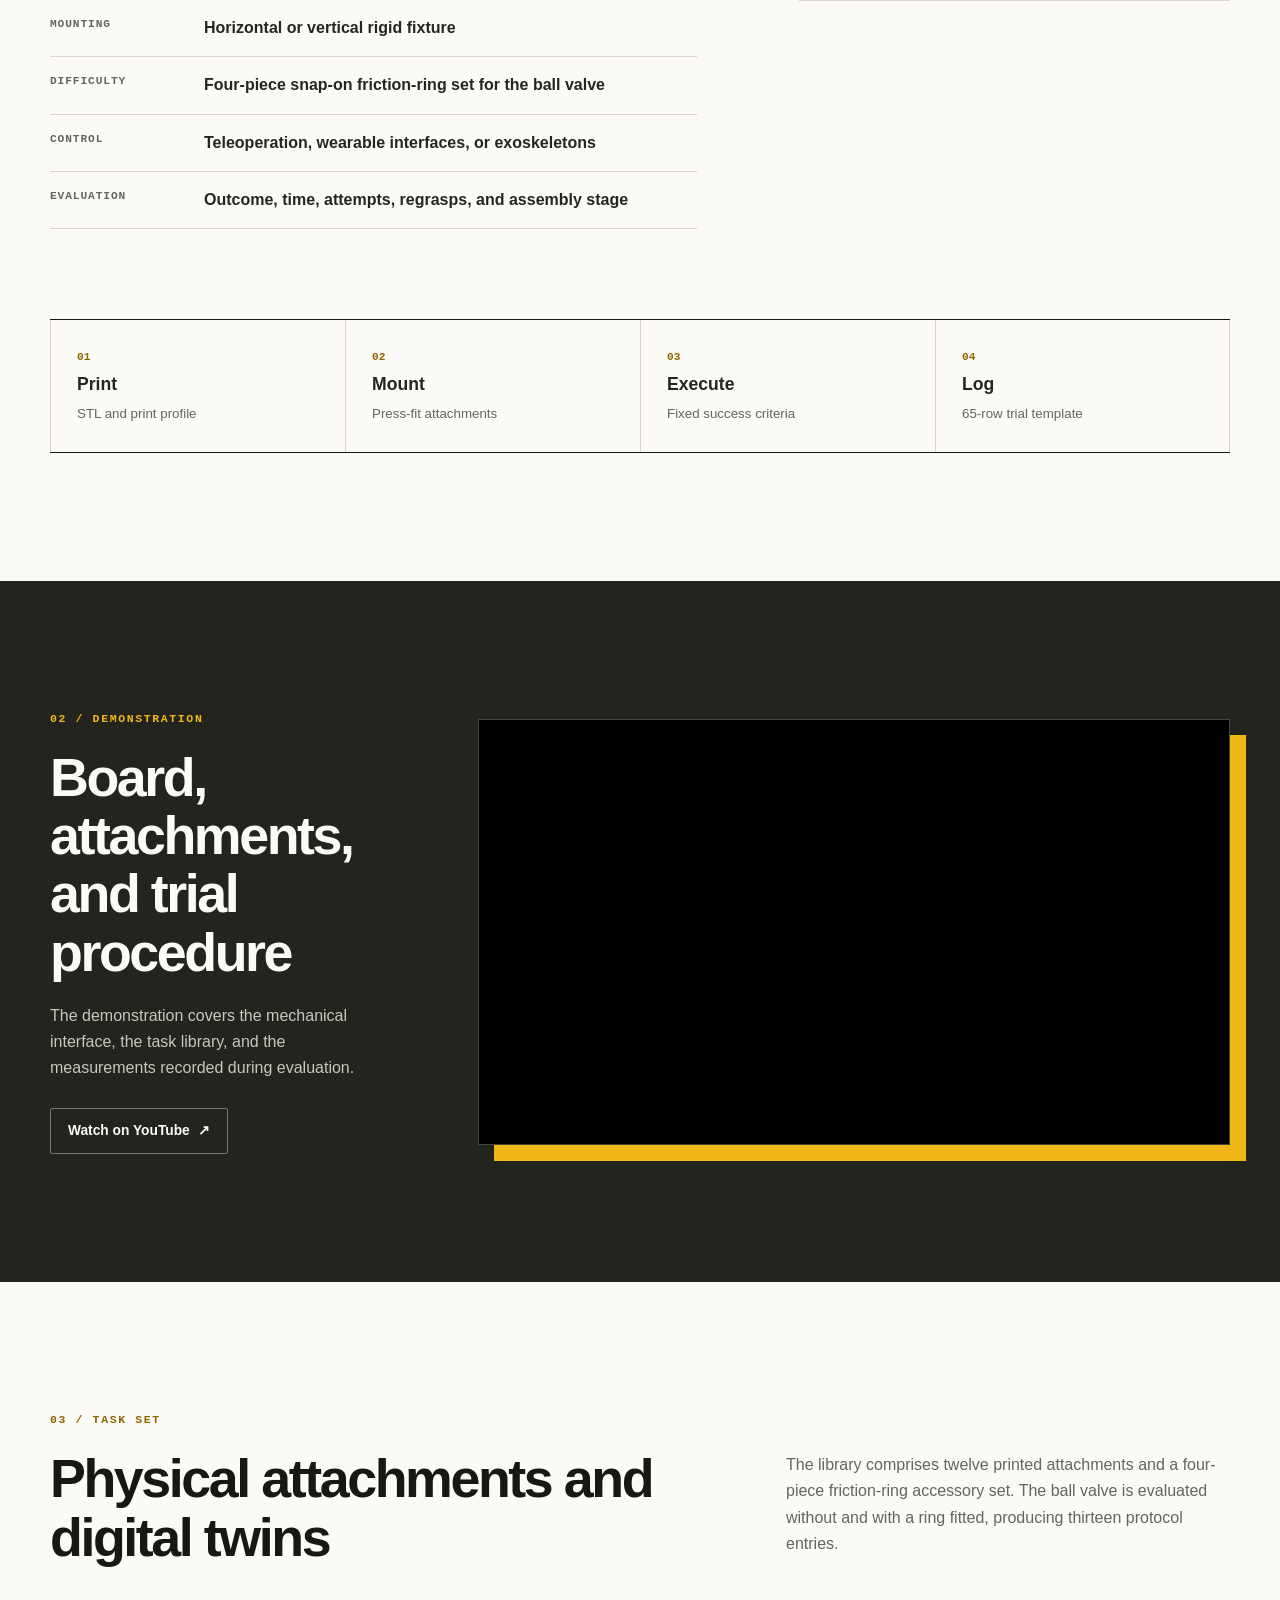
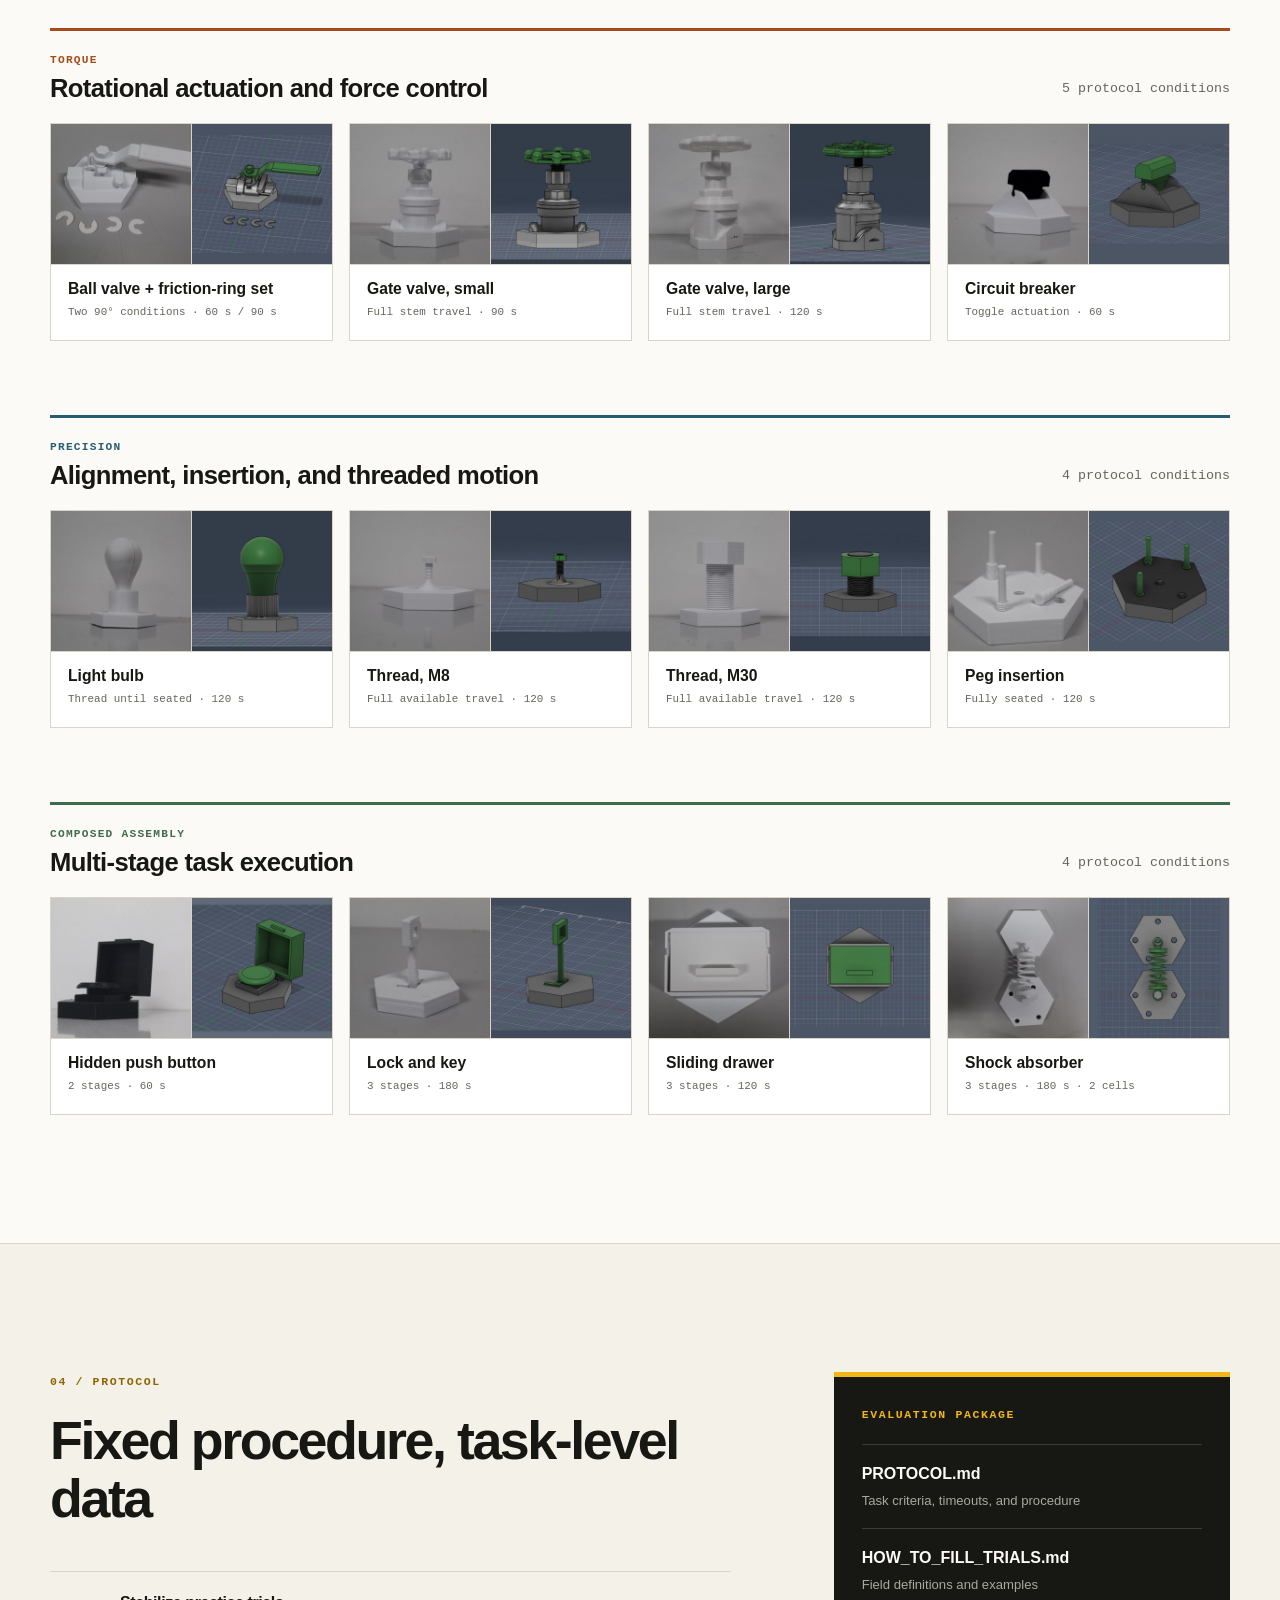
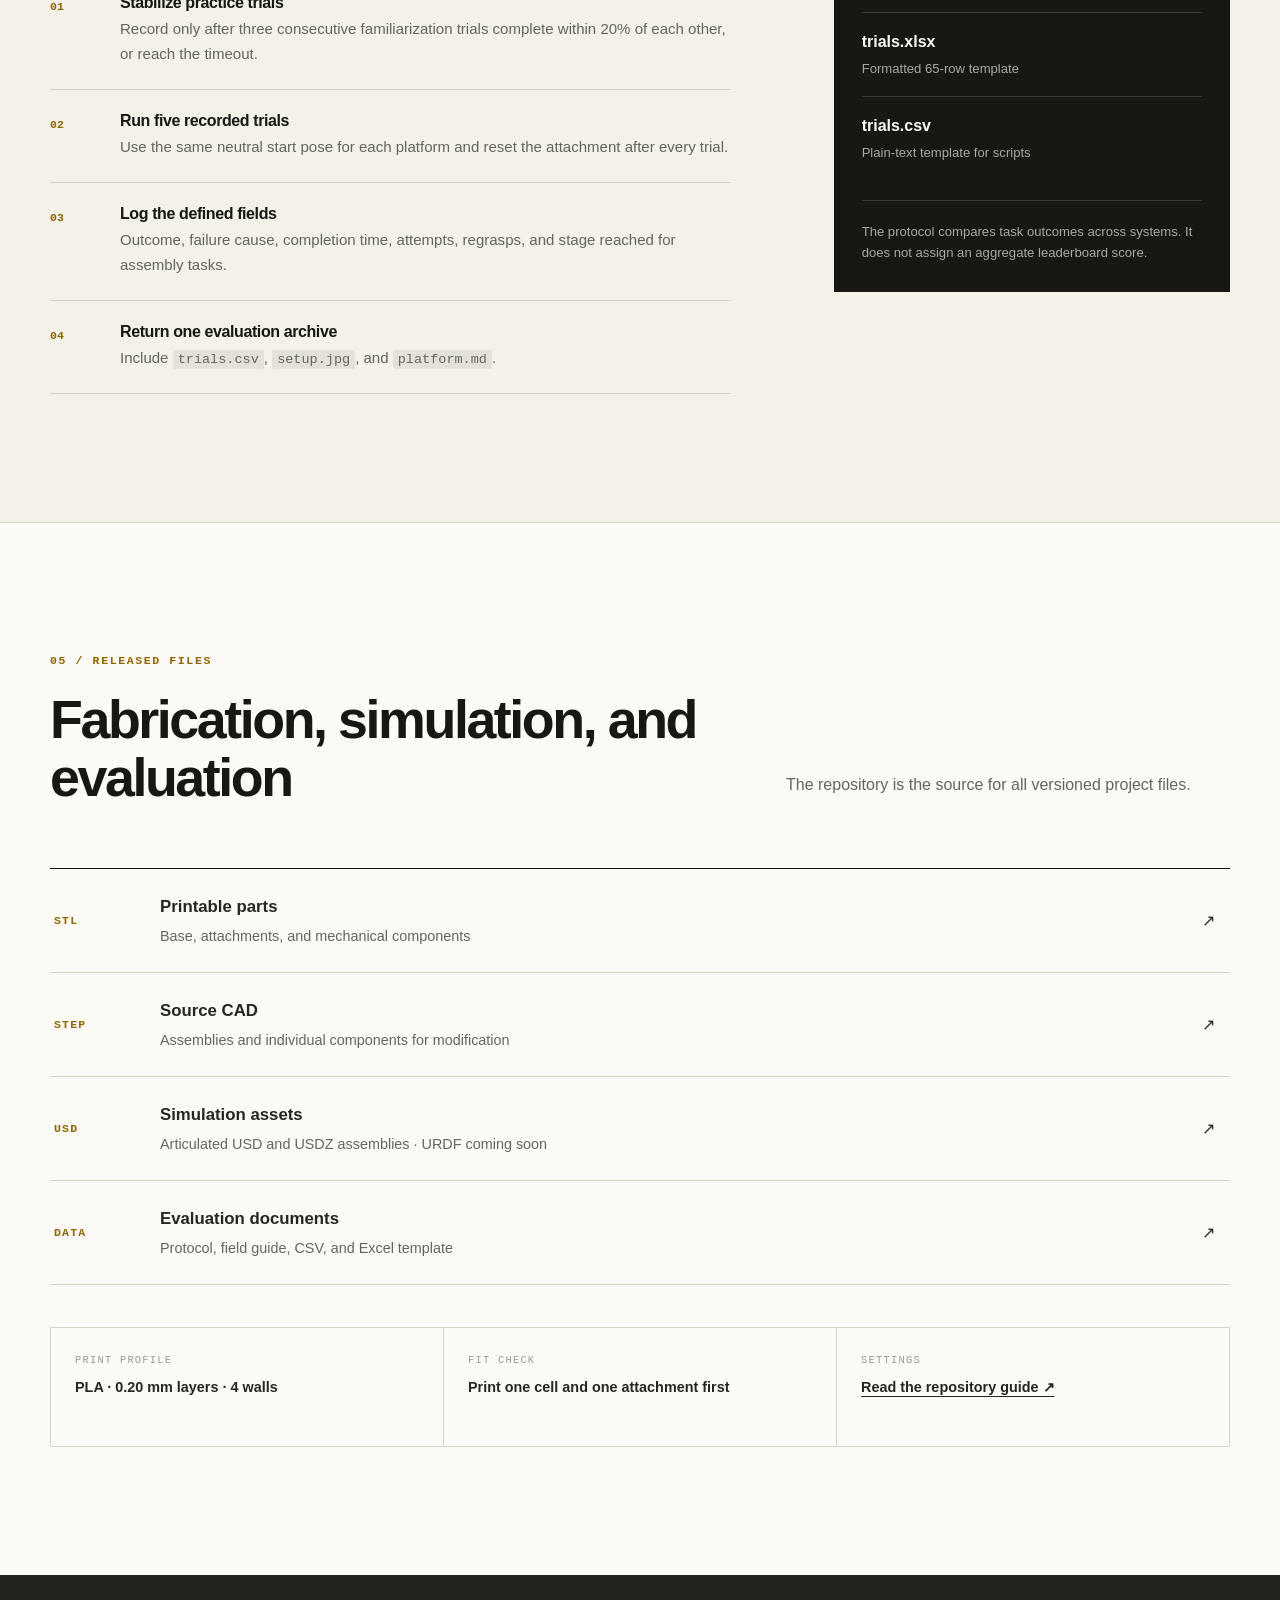
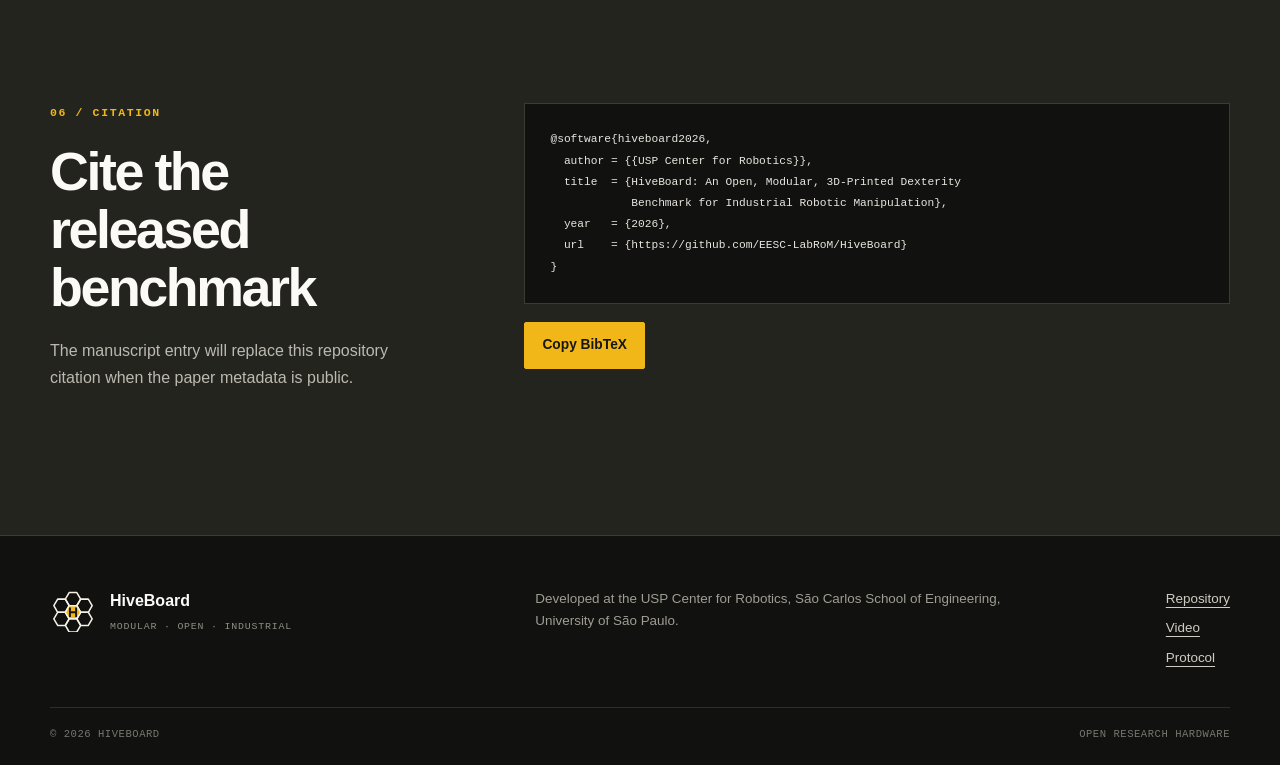
==== commit a536a61b: "Rename 'Canonical settings' to 'Settings' in HTML" ====
--- a/index.html
+++ b/index.html
@@ -257,7 +257,7 @@
       <div class="container build-notes reveal">
         <div><span>Print profile</span><strong>PLA · 0.20 mm layers · 4 walls</strong></div>
         <div><span>Fit check</span><strong>Print one cell and one attachment first</strong></div>
-        <div><span>Canonical settings</span><a href="https://github.com/EESC-LabRoM/HiveBoard#recommended-3d-printing-settings" target="_blank" rel="noopener">Read the repository guide ↗</a></div>
+        <div><span>Settings</span><a href="https://github.com/EESC-LabRoM/HiveBoard#recommended-3d-printing-settings" target="_blank" rel="noopener">Read the repository guide ↗</a></div>
       </div>
     </section>
 
